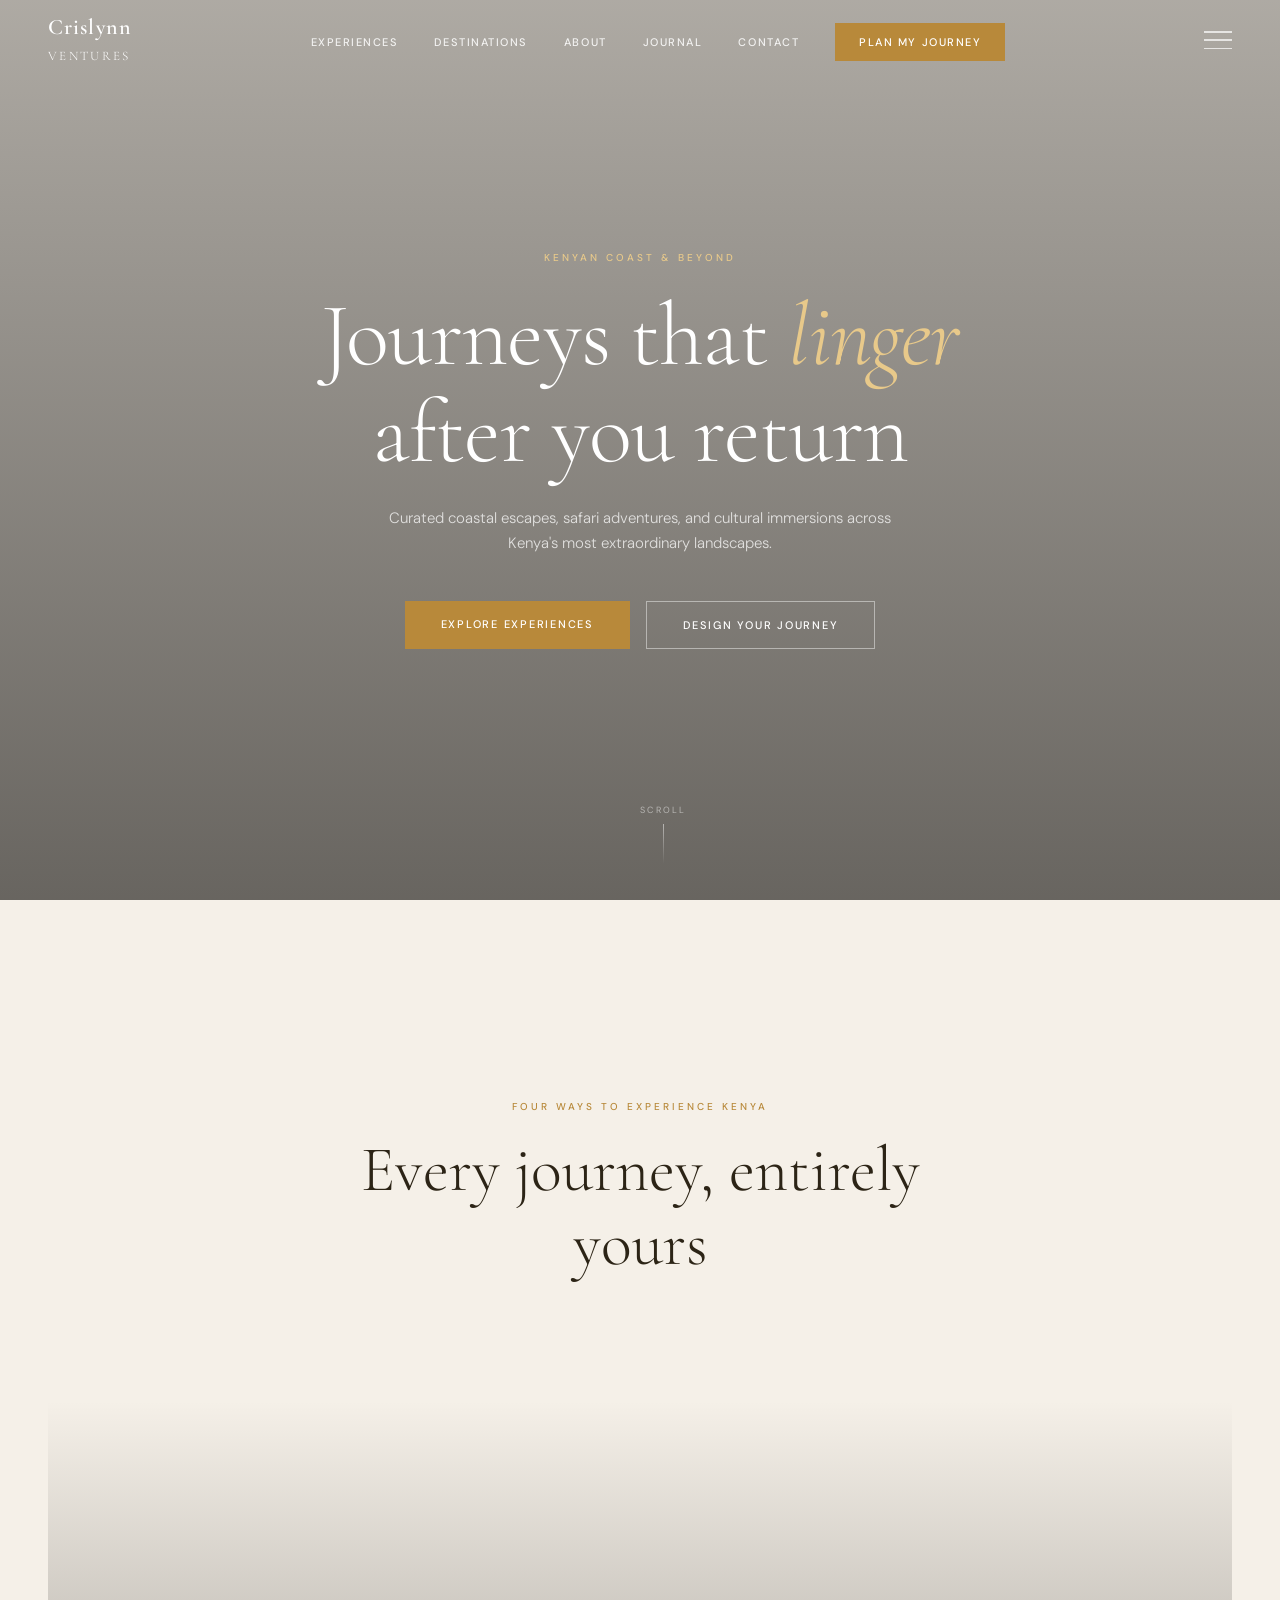
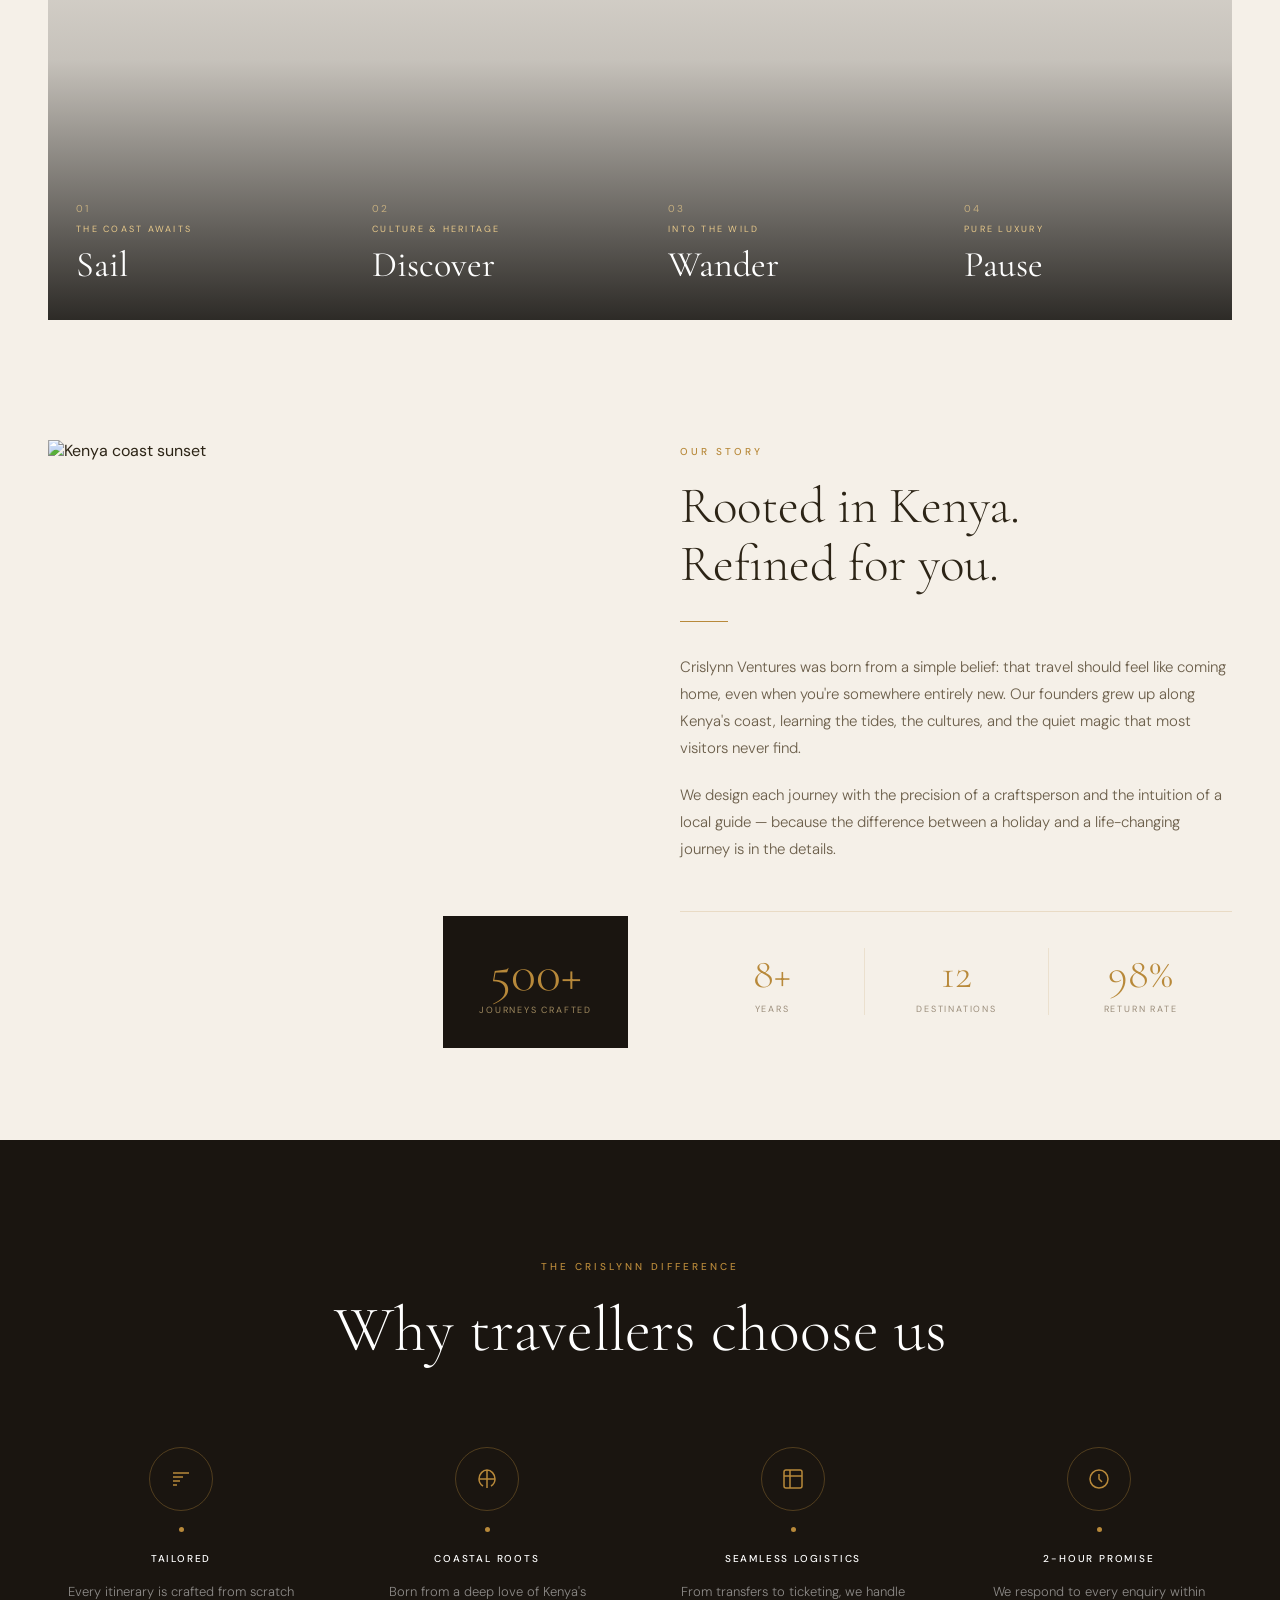
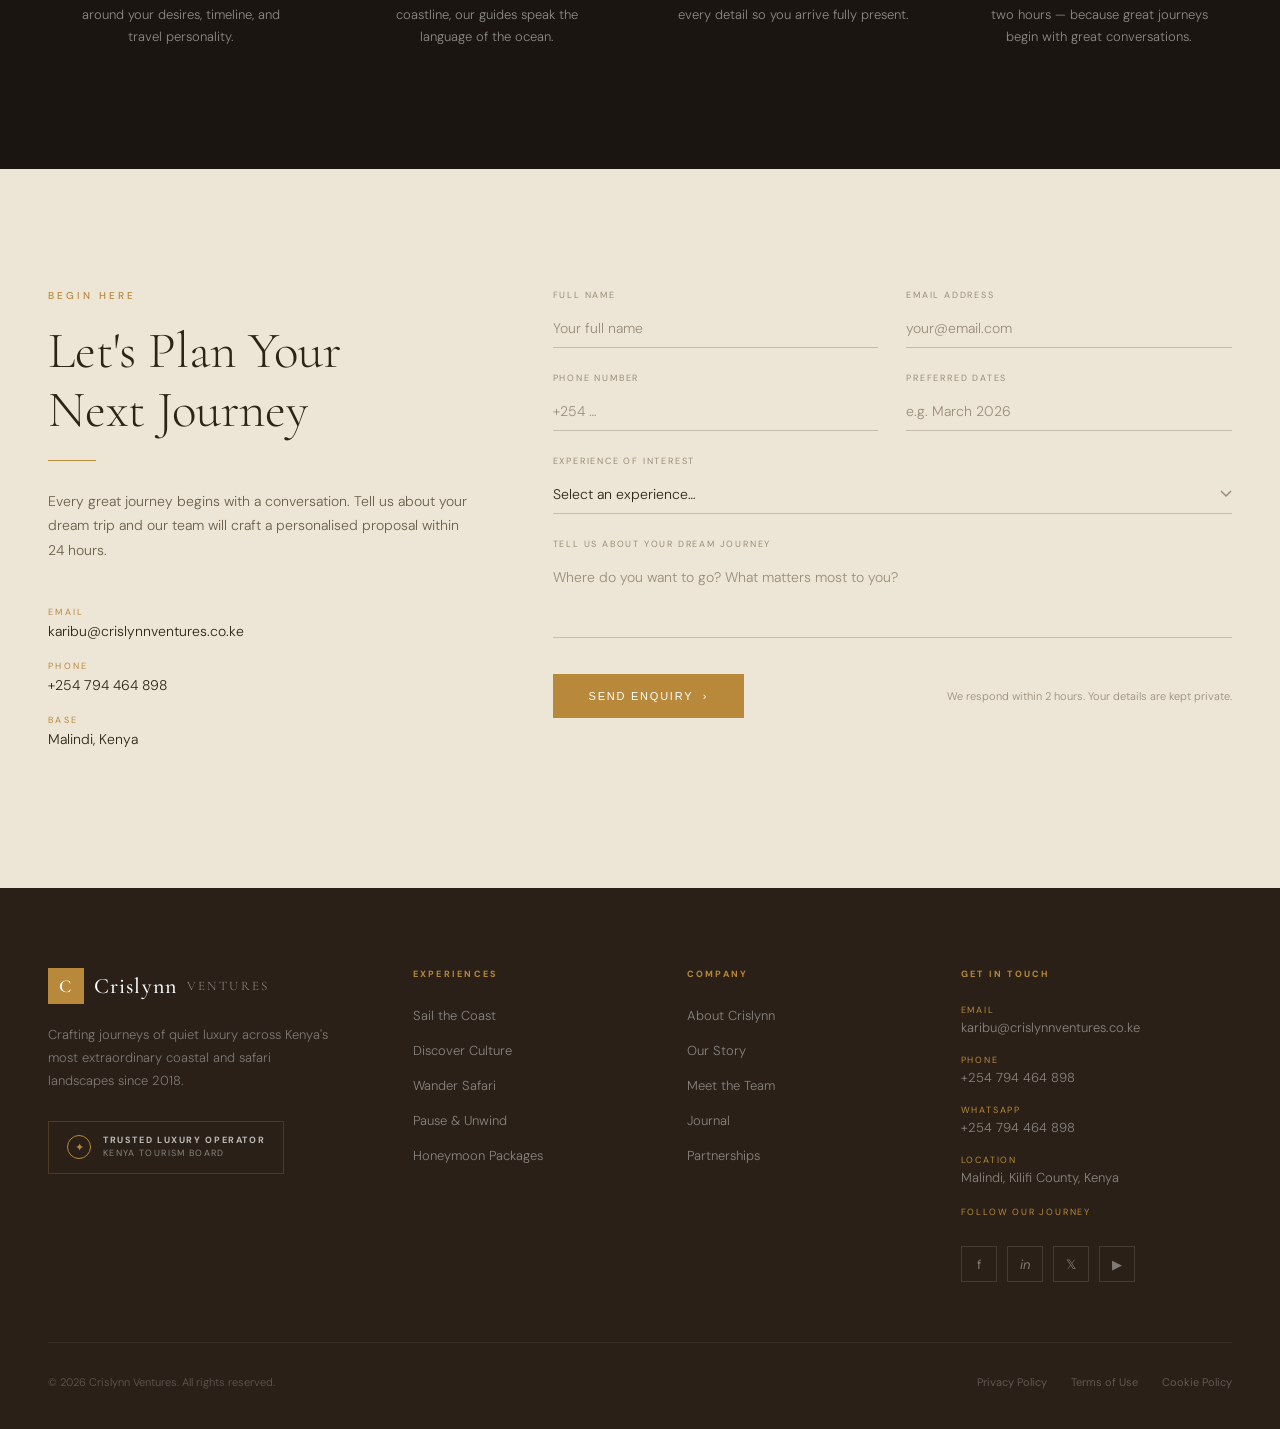
==== index.html @ 1d383e25 "Add files via upload" ====
<!DOCTYPE html>
<html lang="en">
<head>
  <meta charset="UTF-8">
  <meta name="viewport" content="width=device-width, initial-scale=1.0">
  <title>Crislynn Ventures — Journeys that linger after you return</title>
  <link rel="preconnect" href="https://fonts.googleapis.com">
  <link rel="preconnect" href="https://fonts.gstatic.com" crossorigin>
  <link href="https://fonts.googleapis.com/css2?family=Cormorant+Garamond:ital,wght@0,300;0,400;0,500;0,600;1,300;1,400;1,500&family=DM+Sans:ital,opsz,wght@0,9..40,300;0,9..40,400;0,9..40,500;0,9..40,600&display=swap" rel="stylesheet">
  <link rel="stylesheet" href="styles.css">
</head>
<body>

<!-- ── NAVBAR ── -->
<nav id="navbar">
  <div class="nav-logo">
    <span>Crislynn<br><span style="font-size:13px;font-weight:300;letter-spacing:0.18em;">VENTURES</span></span>
  </div>
  <ul class="nav-links">
    <li><a href="#four-ways">Experiences</a></li>
    <li><a href="#four-ways">Destinations</a></li>
    <li><a href="#our-story">About</a></li>
    <li><a href="#contact">Journal</a></li>
    <li><a href="#contact">Contact</a></li>
    <li><a href="#contact" class="nav-cta">Plan My Journey</a></li>
  </ul>
  <div class="nav-burger" onclick="this.classList.toggle('open')">
    <span></span><span></span><span></span>
  </div>
</nav>

<!-- ── HERO ── -->
<section id="hero">
  <div class="hero-bg"></div>
  <p class="hero-eyebrow">Kenyan Coast &amp; Beyond</p>
  <h1 class="hero-title">Journeys that <em>linger</em><br>after you return</h1>
  <p class="hero-sub">Curated coastal escapes, safari adventures, and cultural immersions across Kenya's most extraordinary landscapes.</p>
  <div class="hero-btns">
    <a href="#four-ways" class="btn-primary">Explore Experiences</a>
    <a href="#contact" class="btn-outline">Design Your Journey</a>
  </div>
  <div class="hero-scroll">
    <span>Scroll</span>
    <div class="scroll-line"></div>
  </div>
</section>

<!-- ── FOUR WAYS TO EXPERIENCE KENYA ── -->
<section id="four-ways" class="section-full">
  <div style="padding:100px 48px 60px;">
    <p class="section-eyebrow reveal">Four Ways to Experience Kenya</p>
    <h2 class="section-title reveal reveal-delay-1">Every journey, entirely<br>yours</h2>
  </div>
  <div class="cards-grid">
    <div class="card reveal">
      <div class="card-img" style="background-image:url('https://images.unsplash.com/photo-1544551763-46a013bb70d5?w=800&q=80')"></div>
      <div class="card-overlay"></div>
      <div class="card-content">
        <div class="card-num">01</div>
        <div class="card-tag">The Coast Awaits</div>
        <div class="card-title">Sail</div>
        <div class="card-desc">Glide through turquoise waters aboard a traditional dhow, watching the Malindi coastline fade at sunset.</div>
      </div>
    </div>
    <div class="card reveal reveal-delay-1">
      <div class="card-img" style="background-image:url('https://images.unsplash.com/photo-1516026672322-bc52d61a55d5?w=800&q=80')"></div>
      <div class="card-overlay"></div>
      <div class="card-content">
        <div class="card-num">02</div>
        <div class="card-tag">Culture &amp; Heritage</div>
        <div class="card-title">Discover</div>
        <div class="card-desc">Wander through Gedi Ruins, explore Malindi Old Town, and connect with artisans in Kilifi Cultural Village.</div>
      </div>
    </div>
    <div class="card reveal reveal-delay-2">
      <div class="card-img" style="background-image:url('https://images.unsplash.com/photo-1516426122078-c23e76319801?w=800&q=80')"></div>
      <div class="card-overlay"></div>
      <div class="card-content">
        <div class="card-num">03</div>
        <div class="card-tag">Into the Wild</div>
        <div class="card-title">Wander</div>
        <div class="card-desc">Private game drives across Kenya's iconic savanna landscapes at dawn and dusk.</div>
      </div>
    </div>
    <div class="card reveal reveal-delay-3">
      <div class="card-img" style="background-image:url('https://images.unsplash.com/photo-1571896349842-33c89424de2d?w=800&q=80')"></div>
      <div class="card-overlay"></div>
      <div class="card-content">
        <div class="card-num">04</div>
        <div class="card-tag">Pure Luxury</div>
        <div class="card-title">Pause</div>
        <div class="card-desc">Bespoke wellness retreats and private villa stays crafted for total indulgence and renewal.</div>
      </div>
    </div>
  </div>
</section>

<!-- ── OUR STORY ── -->
<section>
  <div id="our-story">
    <div class="story-img-wrap reveal">
      <img class="story-img" src="https://images.unsplash.com/photo-1475924156734-496f6cac6ec1?w=900&q=80" alt="Kenya coast sunset" loading="lazy">
      <div class="story-badge">
        <span class="badge-num">500+</span>
        <span class="badge-label">Journeys Crafted</span>
      </div>
    </div>
    <div class="story-text">
      <p class="section-eyebrow reveal">Our Story</p>
      <h2 class="story-title reveal reveal-delay-1">Rooted in Kenya.<br>Refined for you.</h2>
      <div class="story-divider reveal reveal-delay-1"></div>
      <p class="story-p reveal reveal-delay-2">Crislynn Ventures was born from a simple belief: that travel should feel like coming home, even when you're somewhere entirely new. Our founders grew up along Kenya's coast, learning the tides, the cultures, and the quiet magic that most visitors never find.</p>
      <p class="story-p reveal reveal-delay-2">We design each journey with the precision of a craftsperson and the intuition of a local guide — because the difference between a holiday and a life-changing journey is in the details.</p>
      <div class="story-stats reveal reveal-delay-3">
        <div class="stat">
          <span class="stat-num">8+</span>
          <span class="stat-label">Years</span>
        </div>
        <div class="stat">
          <span class="stat-num">12</span>
          <span class="stat-label">Destinations</span>
        </div>
        <div class="stat">
          <span class="stat-num">98%</span>
          <span class="stat-label">Return Rate</span>
        </div>
      </div>
    </div>
  </div>
</section>

<!-- ── WHY US ── -->
<section id="why-us">
  <p class="section-eyebrow reveal">The Crislynn Difference</p>
  <h2 class="section-title reveal reveal-delay-1">Why travellers choose us</h2>
  <div class="pillars-grid">
    <div class="pillar reveal">
      <div class="pillar-icon">
        <svg viewBox="0 0 24 24" fill="none" stroke="currentColor" stroke-width="1.5">
          <path d="M4 6h16M4 10h10M4 14h7M4 18h4"/>
        </svg>
      </div>
      <div class="pillar-dot"></div>
      <div class="pillar-name">Tailored</div>
      <p class="pillar-desc">Every itinerary is crafted from scratch around your desires, timeline, and travel personality.</p>
    </div>
    <div class="pillar reveal reveal-delay-1">
      <div class="pillar-icon">
        <svg viewBox="0 0 24 24" fill="none" stroke="currentColor" stroke-width="1.5">
          <path d="M12 3C8 3 4 7 4 12c0 3 1.5 5.5 4 7M12 3c4 0 8 4 8 9 0 3-1.5 5.5-4 7M12 3v18M4 12h16"/>
        </svg>
      </div>
      <div class="pillar-dot"></div>
      <div class="pillar-name">Coastal Roots</div>
      <p class="pillar-desc">Born from a deep love of Kenya's coastline, our guides speak the language of the ocean.</p>
    </div>
    <div class="pillar reveal reveal-delay-2">
      <div class="pillar-icon">
        <svg viewBox="0 0 24 24" fill="none" stroke="currentColor" stroke-width="1.5">
          <path d="M9 3H5a2 2 0 00-2 2v4m6-6h10a2 2 0 012 2v4M9 3v18m0 0h10a2 2 0 002-2V9M9 21H5a2 2 0 01-2-2V9m0 0h18"/>
        </svg>
      </div>
      <div class="pillar-dot"></div>
      <div class="pillar-name">Seamless Logistics</div>
      <p class="pillar-desc">From transfers to ticketing, we handle every detail so you arrive fully present.</p>
    </div>
    <div class="pillar reveal reveal-delay-3">
      <div class="pillar-icon">
        <svg viewBox="0 0 24 24" fill="none" stroke="currentColor" stroke-width="1.5">
          <circle cx="12" cy="12" r="9"/><path d="M12 7v5l3 3"/>
        </svg>
      </div>
      <div class="pillar-dot"></div>
      <div class="pillar-name">2-Hour Promise</div>
      <p class="pillar-desc">We respond to every enquiry within two hours — because great journeys begin with great conversations.</p>
    </div>
  </div>
</section>

<!-- ── CONTACT ── -->
<section id="contact">
  <div class="contact-inner">
    <div class="contact-left">
      <p class="section-eyebrow reveal">Begin Here</p>
      <h2 class="contact-title reveal reveal-delay-1">Let's Plan Your<br>Next Journey</h2>
      <div class="contact-divider reveal reveal-delay-1"></div>
      <p class="contact-tagline reveal reveal-delay-2">Every great journey begins with a conversation. Tell us about your dream trip and our team will craft a personalised proposal within 24 hours.</p>
      <div class="contact-detail reveal reveal-delay-2">
        <div class="contact-detail-label">Email</div>
        <div class="contact-detail-value">karibu@crislynnventures.co.ke</div>
      </div>
      <div class="contact-detail reveal reveal-delay-2">
        <div class="contact-detail-label">Phone</div>
        <div class="contact-detail-value">+254 794 464 898</div>
      </div>
      <div class="contact-detail reveal reveal-delay-2">
        <div class="contact-detail-label">Base</div>
        <div class="contact-detail-value">Malindi, Kenya</div>
      </div>
    </div>
    <div>
      <div class="contact-form reveal reveal-delay-1">
        <div class="form-field">
          <label>Full Name</label>
          <input type="text" placeholder="Your full name">
        </div>
        <div class="form-field">
          <label>Email Address</label>
          <input type="email" placeholder="your@email.com">
        </div>
        <div class="form-field">
          <label>Phone Number</label>
          <input type="tel" placeholder="+254 …">
        </div>
        <div class="form-field">
          <label>Preferred Dates</label>
          <input type="text" placeholder="e.g. March 2026">
        </div>
        <div class="form-field full">
          <label>Experience of Interest</label>
          <select>
            <option value="" disabled selected>Select an experience…</option>
            <option>Coastal Escape</option>
            <option>Safari Adventure</option>
            <option>Culture &amp; Heritage</option>
            <option>Sea &amp; Safari Combo</option>
            <option>Luxury &amp; Wellness</option>
            <option>Corporate Travel</option>
          </select>
        </div>
        <div class="form-field full">
          <label>Tell us about your dream journey</label>
          <textarea placeholder="Where do you want to go? What matters most to you?"></textarea>
        </div>
        <div class="form-submit-row">
          <button class="btn-primary" onclick="handleSubmit(event)">Send Enquiry &nbsp;›</button>
          <span class="form-note">We respond within 2 hours. Your details are kept private.</span>
        </div>
      </div>
    </div>
  </div>
</section>

<!-- ── FOOTER ── -->
<footer>
  <div class="footer-inner">
    <div class="footer-brand">
      <div class="footer-logo">
        <div class="logo-mark">C</div>
        Crislynn<br><span style="font-size:13px;font-weight:300;letter-spacing:0.18em;color:rgba(255,255,255,0.5)">VENTURES</span>
      </div>
      <p>Crafting journeys of quiet luxury across Kenya's most extraordinary coastal and safari landscapes since 2018.</p>
      <div class="footer-badge">
        <div class="footer-badge-dot">✦</div>
        <div class="footer-badge-text">
          <strong>Trusted Luxury Operator</strong>
          Kenya Tourism Board
        </div>
      </div>
    </div>
    <div class="footer-col">
      <h4>Experiences</h4>
      <ul>
        <li><a href="#">Sail the Coast</a></li>
        <li><a href="#">Discover Culture</a></li>
        <li><a href="#">Wander Safari</a></li>
        <li><a href="#">Pause &amp; Unwind</a></li>
        <li><a href="#">Honeymoon Packages</a></li>
      </ul>
    </div>
    <div class="footer-col">
      <h4>Company</h4>
      <ul>
        <li><a href="#">About Crislynn</a></li>
        <li><a href="#">Our Story</a></li>
        <li><a href="#">Meet the Team</a></li>
        <li><a href="#">Journal</a></li>
        <li><a href="#">Partnerships</a></li>
      </ul>
    </div>
    <div class="footer-col">
      <h4>Get in Touch</h4>
      <div class="footer-contact-item">
        <div class="label">Email</div>
        <div class="value">karibu@crislynnventures.co.ke</div>
      </div>
      <div class="footer-contact-item">
        <div class="label">Phone</div>
        <div class="value">+254 794 464 898</div>
      </div>
      <div class="footer-contact-item">
        <div class="label">WhatsApp</div>
        <div class="value">+254 794 464 898</div>
      </div>
      <div class="footer-contact-item">
        <div class="label">Location</div>
        <div class="value">Malindi, Kilifi County, Kenya</div>
      </div>
      <p style="font-size:9px;letter-spacing:0.2em;text-transform:uppercase;color:var(--gold);margin:20px 0 10px;">Follow Our Journey</p>
      <div class="footer-socials">
        <a href="#" class="social-btn">f</a>
        <a href="#" class="social-btn" style="font-style:italic">in</a>
        <a href="#" class="social-btn">𝕏</a>
        <a href="#" class="social-btn">▶</a>
      </div>
    </div>
  </div>
  <div class="footer-bottom">
    <p>© 2026 Crislynn Ventures. All rights reserved.</p>
    <div class="footer-bottom-links">
      <a href="#">Privacy Policy</a>
      <a href="#">Terms of Use</a>
      <a href="#">Cookie Policy</a>
    </div>
  </div>
</footer>

<script src="main.js"></script>
</body>
</html>
---- styles.css ----
*, *::before, *::after { box-sizing: border-box; margin: 0; padding: 0; }

:root {
  --gold: #B8893A;
  --gold-light: #D4A85A;
  --gold-pale: #E8C98A;
  --dark: #1A1510;
  --dark-mid: #2A2018;
  --cream: #F5F0E8;
  --cream-warm: #EDE6D6;
  --text-dark: #2C2416;
  --text-mid: #6B5E4A;
  --text-light: #9A8C7A;
  --white: #FFFFFF;
  --nav-h: 80px;
}

html { scroll-behavior: smooth; }

body {
  font-family: 'DM Sans', sans-serif;
  background: var(--cream);
  color: var(--text-dark);
  overflow-x: hidden;
}

/* ── NAVBAR ── */
nav {
  position: fixed;
  top: 0; left: 0; right: 0;
  z-index: 100;
  height: var(--nav-h);
  display: flex;
  align-items: center;
  justify-content: space-between;
  padding: 0 48px;
  transition: background 0.4s, box-shadow 0.4s;
}
nav.scrolled {
  background: rgba(245,240,232,0.97);
  box-shadow: 0 1px 0 rgba(184,137,58,0.15);
  backdrop-filter: blur(8px);
}
.nav-logo span {
  font-family: 'Cormorant Garamond', serif;
  font-size: 22px;
  font-weight: 600;
  color: var(--white);
  letter-spacing: 0.05em;
  transition: color 0.4s;
}
nav.scrolled .nav-logo span { color: var(--text-dark); }

.nav-links {
  display: flex;
  align-items: center;
  gap: 36px;
  list-style: none;
}
.nav-links a {
  font-size: 11px;
  font-weight: 500;
  letter-spacing: 0.14em;
  text-transform: uppercase;
  text-decoration: none;
  color: rgba(255,255,255,0.85);
  transition: color 0.3s;
}
nav.scrolled .nav-links a { color: var(--text-mid); }
.nav-links a:hover { color: var(--gold-light); }

.nav-cta {
  background: var(--gold);
  color: var(--white) !important;
  padding: 12px 24px;
  font-size: 11px !important;
  letter-spacing: 0.14em;
  text-transform: uppercase;
  text-decoration: none;
  font-weight: 500;
  transition: background 0.3s !important;
}
.nav-cta:hover { background: var(--gold-light) !important; }

.nav-burger {
  width: 28px;
  height: 18px;
  display: flex;
  flex-direction: column;
  justify-content: space-between;
  cursor: pointer;
  margin-left: 20px;
}
.nav-burger span {
  display: block;
  height: 1.5px;
  background: rgba(255,255,255,0.7);
  transition: background 0.4s;
}
nav.scrolled .nav-burger span { background: var(--text-mid); }

/* ── HERO ── */
#hero {
  position: relative;
  height: 100vh;
  min-height: 700px;
  display: flex;
  flex-direction: column;
  align-items: center;
  justify-content: center;
  text-align: center;
  overflow: hidden;
}
.hero-bg {
  position: absolute;
  inset: 0;
  background: linear-gradient(to bottom, rgba(10,8,5,0.3) 0%, rgba(10,8,5,0.45) 50%, rgba(10,8,5,0.6) 100%),
              url('https://media.istockphoto.com/id/2199757590/photo/view-of-watamu-beach-at-sunset-through-a-hole-in-a-coral-rock-in-watamu-malindi-kenya.webp?a=1&b=1&s=612x612&w=0&k=20&c=7F9RaPUDU5PnNw2EQbbSO37sKh0nRFds160FvfsK_mk=') center/cover no-repeat;
  transform: scale(1.05);
  transition: transform 8s ease-out;
}
#hero.loaded .hero-bg { transform: scale(1); }

.hero-eyebrow {
  font-size: 10px;
  font-weight: 500;
  letter-spacing: 0.3em;
  text-transform: uppercase;
  color: var(--gold-pale);
  margin-bottom: 24px;
  opacity: 0;
  transform: translateY(20px);
  animation: fadeUp 0.8s 0.3s forwards;
}
.hero-title {
  font-family: 'Cormorant Garamond', serif;
  font-size: clamp(52px, 7vw, 96px);
  font-weight: 300;
  color: var(--white);
  line-height: 1.08;
  max-width: 860px;
  letter-spacing: -0.01em;
  opacity: 0;
  transform: translateY(30px);
  animation: fadeUp 0.9s 0.5s forwards;
}
.hero-title em { font-style: italic; color: var(--gold-pale); }
.hero-sub {
  font-size: 15px;
  font-weight: 300;
  color: rgba(255,255,255,0.75);
  max-width: 520px;
  line-height: 1.7;
  margin-top: 24px;
  opacity: 0;
  transform: translateY(20px);
  animation: fadeUp 0.8s 0.7s forwards;
}
.hero-btns {
  display: flex;
  gap: 16px;
  margin-top: 44px;
  opacity: 0;
  transform: translateY(20px);
  animation: fadeUp 0.8s 0.9s forwards;
}
.btn-primary {
  background: var(--gold);
  color: var(--white);
  padding: 16px 36px;
  font-size: 11px;
  font-weight: 500;
  letter-spacing: 0.16em;
  text-transform: uppercase;
  text-decoration: none;
  border: none;
  cursor: pointer;
  transition: background 0.3s, transform 0.2s;
}
.btn-primary:hover { background: var(--gold-light); transform: translateY(-1px); }
.btn-outline {
  background: transparent;
  color: var(--white);
  padding: 16px 36px;
  font-size: 11px;
  font-weight: 500;
  letter-spacing: 0.16em;
  text-transform: uppercase;
  text-decoration: none;
  border: 1px solid rgba(255,255,255,0.45);
  cursor: pointer;
  transition: border-color 0.3s, background 0.3s, transform 0.2s;
}
.btn-outline:hover { border-color: var(--white); background: rgba(255,255,255,0.06); transform: translateY(-1px); }

.hero-scroll {
  position: absolute;
  bottom: 36px;
  left: 50%;
  transform: translateX(-50%);
  display: flex;
  flex-direction: column;
  align-items: center;
  gap: 8px;
  opacity: 0;
  animation: fadeUp 0.8s 1.3s forwards;
}
.hero-scroll span {
  font-size: 9px;
  letter-spacing: 0.25em;
  text-transform: uppercase;
  color: rgba(255,255,255,0.5);
}
.scroll-line {
  width: 1px;
  height: 40px;
  background: linear-gradient(to bottom, rgba(255,255,255,0.5), transparent);
  animation: scrollPulse 2s 2s infinite;
}

/* ── FOUR WAYS ── */
#four-ways {
  background: var(--cream);
  padding: 100px 48px 0;
}
.section-eyebrow {
  font-size: 10px;
  font-weight: 500;
  letter-spacing: 0.3em;
  text-transform: uppercase;
  color: var(--gold);
  text-align: center;
  margin-bottom: 20px;
}
.section-title {
  font-family: 'Cormorant Garamond', serif;
  font-size: clamp(38px, 5vw, 64px);
  font-weight: 300;
  color: var(--text-dark);
  text-align: center;
  line-height: 1.15;
  margin-bottom: 60px;
}
.cards-grid {
  display: grid;
  grid-template-columns: repeat(4, 1fr);
  overflow: hidden;
}
.card {
  position: relative;
  height: 520px;
  overflow: hidden;
  cursor: pointer;
}
.card-img {
  position: absolute;
  inset: 0;
  background-size: cover;
  background-position: center;
  transition: transform 0.7s ease;
}
.card:hover .card-img { transform: scale(1.06); }
.card-overlay {
  position: absolute;
  inset: 0;
  background: linear-gradient(to top, rgba(10,8,5,0.85) 0%, rgba(10,8,5,0.2) 50%, transparent 100%);
}
.card-content {
  position: absolute;
  bottom: 0; left: 0; right: 0;
  padding: 32px 28px;
  transform: translateY(8px);
  transition: transform 0.4s;
}
.card:hover .card-content { transform: translateY(0); }
.card-num { font-size: 10px; letter-spacing: 0.2em; color: var(--gold-pale); opacity: 0.7; margin-bottom: 8px; }
.card-tag { font-size: 9px; letter-spacing: 0.25em; text-transform: uppercase; color: var(--gold-pale); margin-bottom: 10px; }
.card-title {
  font-family: 'Cormorant Garamond', serif;
  font-size: 36px;
  font-weight: 400;
  color: var(--white);
  line-height: 1.1;
  margin-bottom: 12px;
}
.card-desc {
  font-size: 13px;
  font-weight: 300;
  color: rgba(255,255,255,0.75);
  line-height: 1.65;
  max-height: 0;
  overflow: hidden;
  transition: max-height 0.4s ease, opacity 0.4s;
  opacity: 0;
}
.card:hover .card-desc { max-height: 80px; opacity: 1; }

/* ── OUR STORY ── */
#our-story {
  background: var(--cream);
  padding: 120px 48px;
  display: grid;
  grid-template-columns: 1fr 1fr;
  gap: 80px;
  align-items: center;
  max-width: 1400px;
  margin: 0 auto;
}
.story-img-wrap { position: relative; }
.story-img { width: 100%; height: 580px; object-fit: cover; display: block; }
.story-badge {
  position: absolute;
  bottom: -28px; right: -28px;
  background: var(--dark);
  padding: 32px 36px;
  text-align: center;
}
.story-badge .badge-num {
  font-family: 'Cormorant Garamond', serif;
  font-size: 52px;
  font-weight: 300;
  color: var(--gold);
  line-height: 1;
  display: block;
}
.story-badge .badge-label {
  font-size: 9px;
  letter-spacing: 0.2em;
  text-transform: uppercase;
  color: rgba(232,201,138,0.65);
  margin-top: 4px;
  display: block;
}
.story-text .section-eyebrow { text-align: left; }
.story-title {
  font-family: 'Cormorant Garamond', serif;
  font-size: clamp(40px, 4vw, 58px);
  font-weight: 300;
  color: var(--text-dark);
  line-height: 1.12;
  margin-bottom: 28px;
}
.story-divider { width: 48px; height: 1px; background: var(--gold); margin-bottom: 32px; }
.story-p { font-size: 15px; font-weight: 300; color: var(--text-mid); line-height: 1.8; margin-bottom: 20px; }
.story-stats {
  display: grid;
  grid-template-columns: repeat(3, 1fr);
  border-top: 1px solid rgba(184,137,58,0.2);
  margin-top: 48px;
  padding-top: 36px;
}
.stat { text-align: center; }
.stat + .stat { border-left: 1px solid rgba(184,137,58,0.15); }
.stat-num { font-family: 'Cormorant Garamond', serif; font-size: 42px; font-weight: 300; color: var(--gold); display: block; }
.stat-label { font-size: 9px; letter-spacing: 0.2em; text-transform: uppercase; color: var(--text-light); margin-top: 4px; display: block; }

/* ── WHY US ── */
#why-us { background: var(--dark); padding: 120px 48px; }
#why-us .section-eyebrow { color: var(--gold); }
#why-us .section-title { color: var(--white); margin-bottom: 80px; }
.pillars-grid {
  display: grid;
  grid-template-columns: repeat(4, 1fr);
  gap: 40px;
  max-width: 1200px;
  margin: 0 auto;
}
.pillar { text-align: center; padding: 0 16px; }
.pillar-icon {
  width: 64px; height: 64px;
  border: 1px solid rgba(184,137,58,0.35);
  border-radius: 50%;
  display: flex;
  align-items: center;
  justify-content: center;
  margin: 0 auto 16px;
  color: var(--gold);
}
.pillar-icon svg { width: 24px; height: 24px; }
.pillar-dot { width: 5px; height: 5px; background: var(--gold); border-radius: 50%; margin: 0 auto 20px; }
.pillar-name { font-size: 10px; font-weight: 500; letter-spacing: 0.18em; text-transform: uppercase; color: var(--white); margin-bottom: 16px; }
.pillar-desc { font-size: 13px; font-weight: 300; color: rgba(255,255,255,0.5); line-height: 1.75; }

/* ── CONTACT ── */
#contact { background: var(--cream-warm); padding: 120px 48px; }
.contact-inner {
  max-width: 1200px;
  margin: 0 auto;
  display: grid;
  grid-template-columns: 1fr 1.6fr;
  gap: 80px;
  align-items: start;
}
.contact-left .section-eyebrow { text-align: left; }
.contact-title {
  font-family: 'Cormorant Garamond', serif;
  font-size: clamp(36px, 4vw, 54px);
  font-weight: 300;
  color: var(--text-dark);
  line-height: 1.15;
  margin-bottom: 20px;
}
.contact-divider { width: 48px; height: 1px; background: var(--gold); margin-bottom: 28px; }
.contact-tagline { font-size: 14px; font-weight: 300; color: var(--text-mid); line-height: 1.75; margin-bottom: 44px; }
.contact-detail { margin-bottom: 20px; }
.contact-detail-label { font-size: 9px; letter-spacing: 0.25em; text-transform: uppercase; color: var(--gold); margin-bottom: 4px; }
.contact-detail-value { font-size: 14px; font-weight: 300; color: var(--text-dark); }

.contact-form { display: grid; grid-template-columns: 1fr 1fr; gap: 24px 28px; }
.form-field { display: flex; flex-direction: column; }
.form-field.full { grid-column: 1 / -1; }
.form-field label { font-size: 9px; letter-spacing: 0.2em; text-transform: uppercase; color: var(--text-light); margin-bottom: 8px; }
.form-field input,
.form-field select,
.form-field textarea {
  background: transparent;
  border: none;
  border-bottom: 1px solid rgba(107,94,74,0.3);
  padding: 10px 0;
  font-family: 'DM Sans', sans-serif;
  font-size: 14px;
  font-weight: 300;
  color: var(--text-dark);
  outline: none;
  transition: border-color 0.3s;
  -webkit-appearance: none;
}
.form-field input::placeholder,
.form-field textarea::placeholder { color: var(--text-light); }
.form-field input:focus,
.form-field select:focus,
.form-field textarea:focus { border-bottom-color: var(--gold); }
.form-field textarea { resize: none; min-height: 80px; }
.form-field select {
  background: url("data:image/svg+xml,%3Csvg xmlns='http://www.w3.org/2000/svg' width='12' height='8' viewBox='0 0 12 8'%3E%3Cpath d='M1 1l5 5 5-5' stroke='%239A8C7A' fill='none' stroke-width='1.5'/%3E%3C/svg%3E") right center no-repeat;
  cursor: pointer;
}
.form-submit-row { grid-column: 1 / -1; display: flex; align-items: center; justify-content: space-between; margin-top: 12px; }
.form-note { font-size: 11px; color: var(--text-light); font-weight: 300; }

/* ── FOOTER ── */
footer { background: var(--dark-mid); padding: 80px 48px 40px; }
.footer-inner {
  max-width: 1200px;
  margin: 0 auto;
  display: grid;
  grid-template-columns: 1.4fr 1fr 1fr 1.2fr;
  gap: 48px;
  padding-bottom: 60px;
  border-bottom: 1px solid rgba(255,255,255,0.06);
}
.footer-brand p { font-size: 13px; font-weight: 300; color: rgba(255,255,255,0.4); line-height: 1.75; margin: 20px 0 28px; max-width: 280px; }
.footer-badge { display: inline-flex; align-items: center; gap: 12px; border: 1px solid rgba(184,137,58,0.25); padding: 12px 18px; }
.footer-badge-dot { width: 24px; height: 24px; border: 1px solid var(--gold); border-radius: 50%; display: flex; align-items: center; justify-content: center; color: var(--gold); font-size: 11px; flex-shrink: 0; }
.footer-badge-text { font-size: 9px; letter-spacing: 0.15em; text-transform: uppercase; color: rgba(255,255,255,0.45); line-height: 1.5; }
.footer-badge-text strong { display: block; color: rgba(255,255,255,0.7); letter-spacing: 0.18em; }
.footer-col h4 { font-size: 9px; letter-spacing: 0.25em; text-transform: uppercase; color: var(--gold); margin-bottom: 24px; }
.footer-col ul { list-style: none; }
.footer-col ul li { margin-bottom: 14px; }
.footer-col ul li a { font-size: 13px; font-weight: 300; color: rgba(255,255,255,0.45); text-decoration: none; transition: color 0.3s; }
.footer-col ul li a:hover { color: var(--gold-pale); }
.footer-contact-item { margin-bottom: 18px; }
.footer-contact-item .label { font-size: 9px; letter-spacing: 0.2em; text-transform: uppercase; color: var(--gold); margin-bottom: 3px; }
.footer-contact-item .value { font-size: 13px; font-weight: 300; color: rgba(255,255,255,0.45); }
.footer-socials { display: flex; gap: 10px; margin-top: 28px; }
.social-btn { width: 36px; height: 36px; border: 1px solid rgba(255,255,255,0.12); display: flex; align-items: center; justify-content: center; color: rgba(255,255,255,0.4); text-decoration: none; font-size: 13px; transition: border-color 0.3s, color 0.3s; }
.social-btn:hover { border-color: var(--gold); color: var(--gold); }
.footer-bottom { max-width: 1200px; margin: 32px auto 0; display: flex; align-items: center; justify-content: space-between; }
.footer-bottom p { font-size: 11px; color: rgba(255,255,255,0.25); font-weight: 300; }
.footer-bottom-links { display: flex; gap: 24px; }
.footer-bottom-links a { font-size: 11px; color: rgba(255,255,255,0.25); text-decoration: none; transition: color 0.3s; }
.footer-bottom-links a:hover { color: var(--gold-pale); }

.footer-logo { font-family: 'Cormorant Garamond', serif; font-size: 22px; font-weight: 500; color: var(--white); letter-spacing: 0.05em; display: flex; align-items: center; gap: 10px; }
.logo-mark { width: 36px; height: 36px; background: var(--gold); display: flex; align-items: center; justify-content: center; font-size: 18px; color: var(--white); font-weight: 600; }

/* ── ANIMATIONS ── */
@keyframes fadeUp { to { opacity: 1; transform: translateY(0); } }
@keyframes scrollPulse {
  0%, 100% { opacity: 0.5; transform: scaleY(1); }
  50% { opacity: 1; transform: scaleY(1.2); }
}
.reveal { opacity: 0; transform: translateY(32px); transition: opacity 0.7s ease, transform 0.7s ease; }
.reveal.visible { opacity: 1; transform: translateY(0); }
.reveal-delay-1 { transition-delay: 0.1s; }
.reveal-delay-2 { transition-delay: 0.2s; }
.reveal-delay-3 { transition-delay: 0.3s; }
.reveal-delay-4 { transition-delay: 0.4s; }

.section-full { width: 100%; }
select option { background: var(--cream-warm); color: var(--text-dark); }
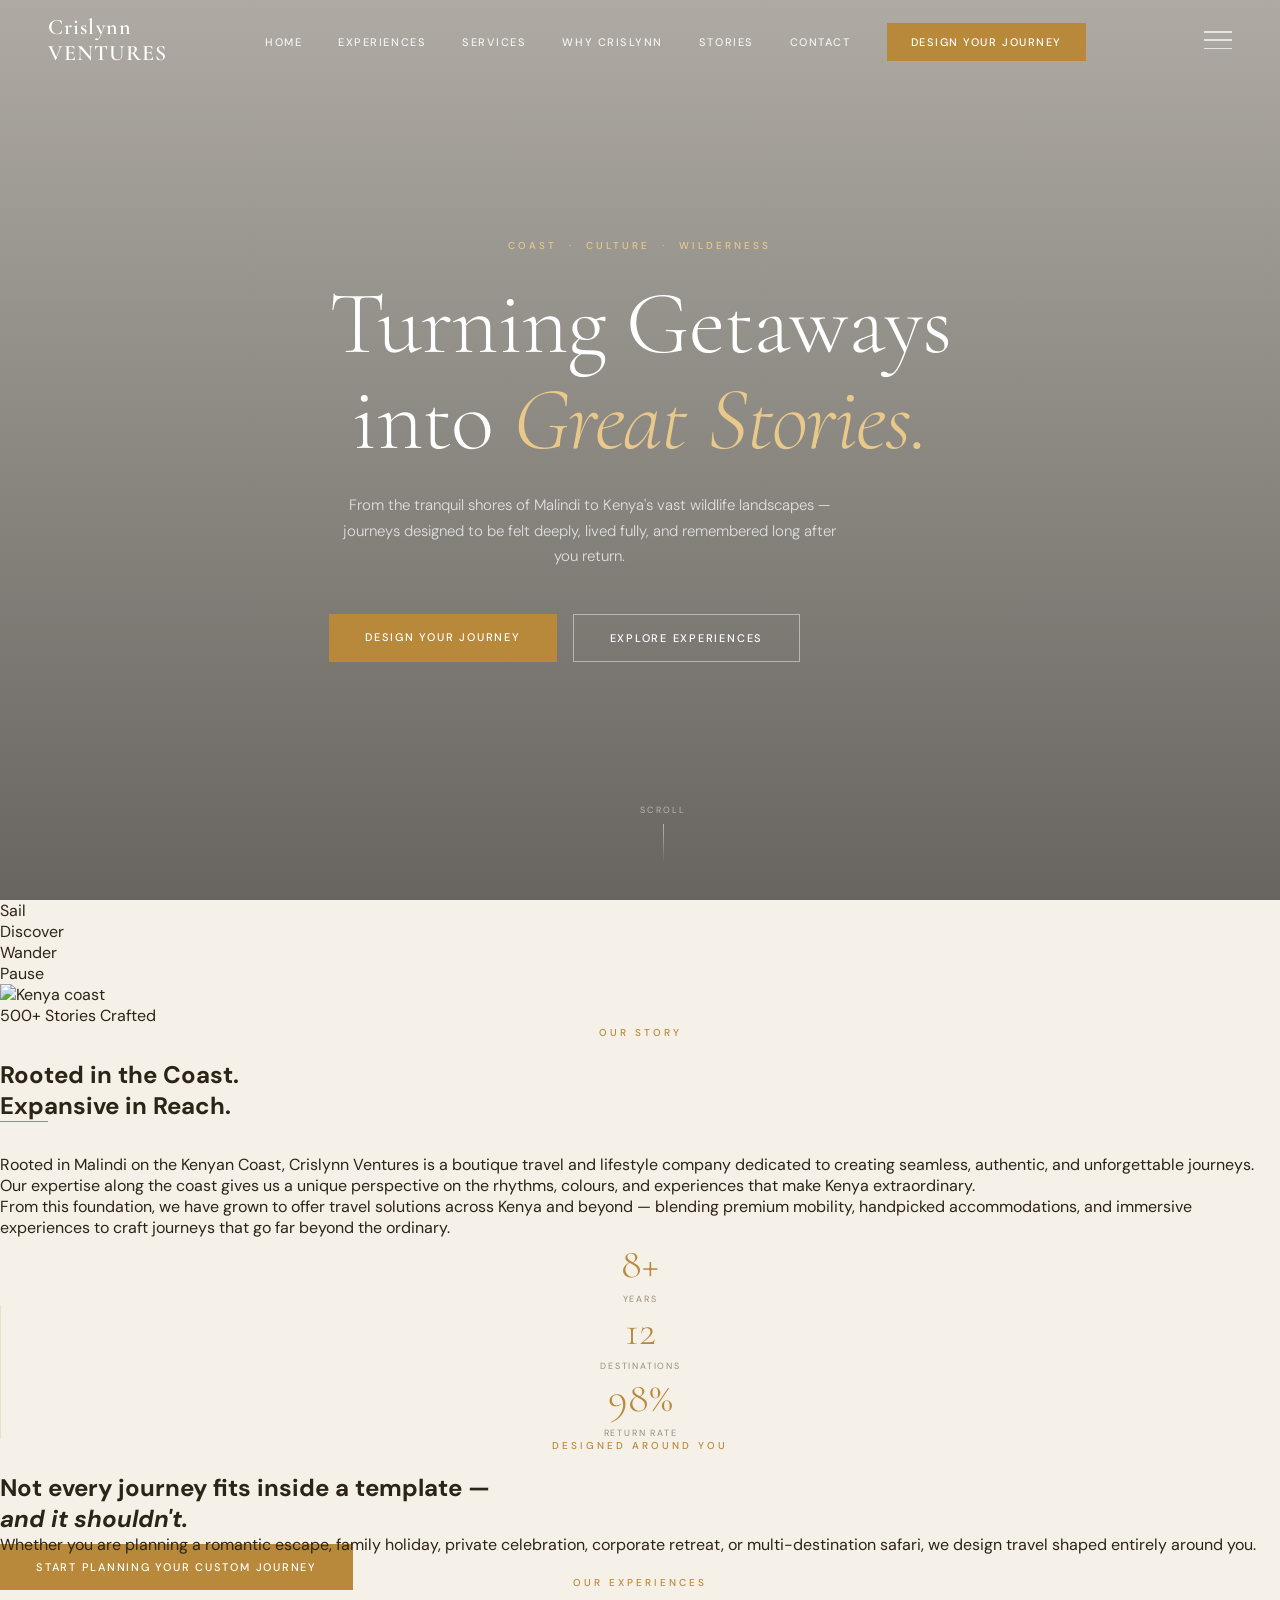
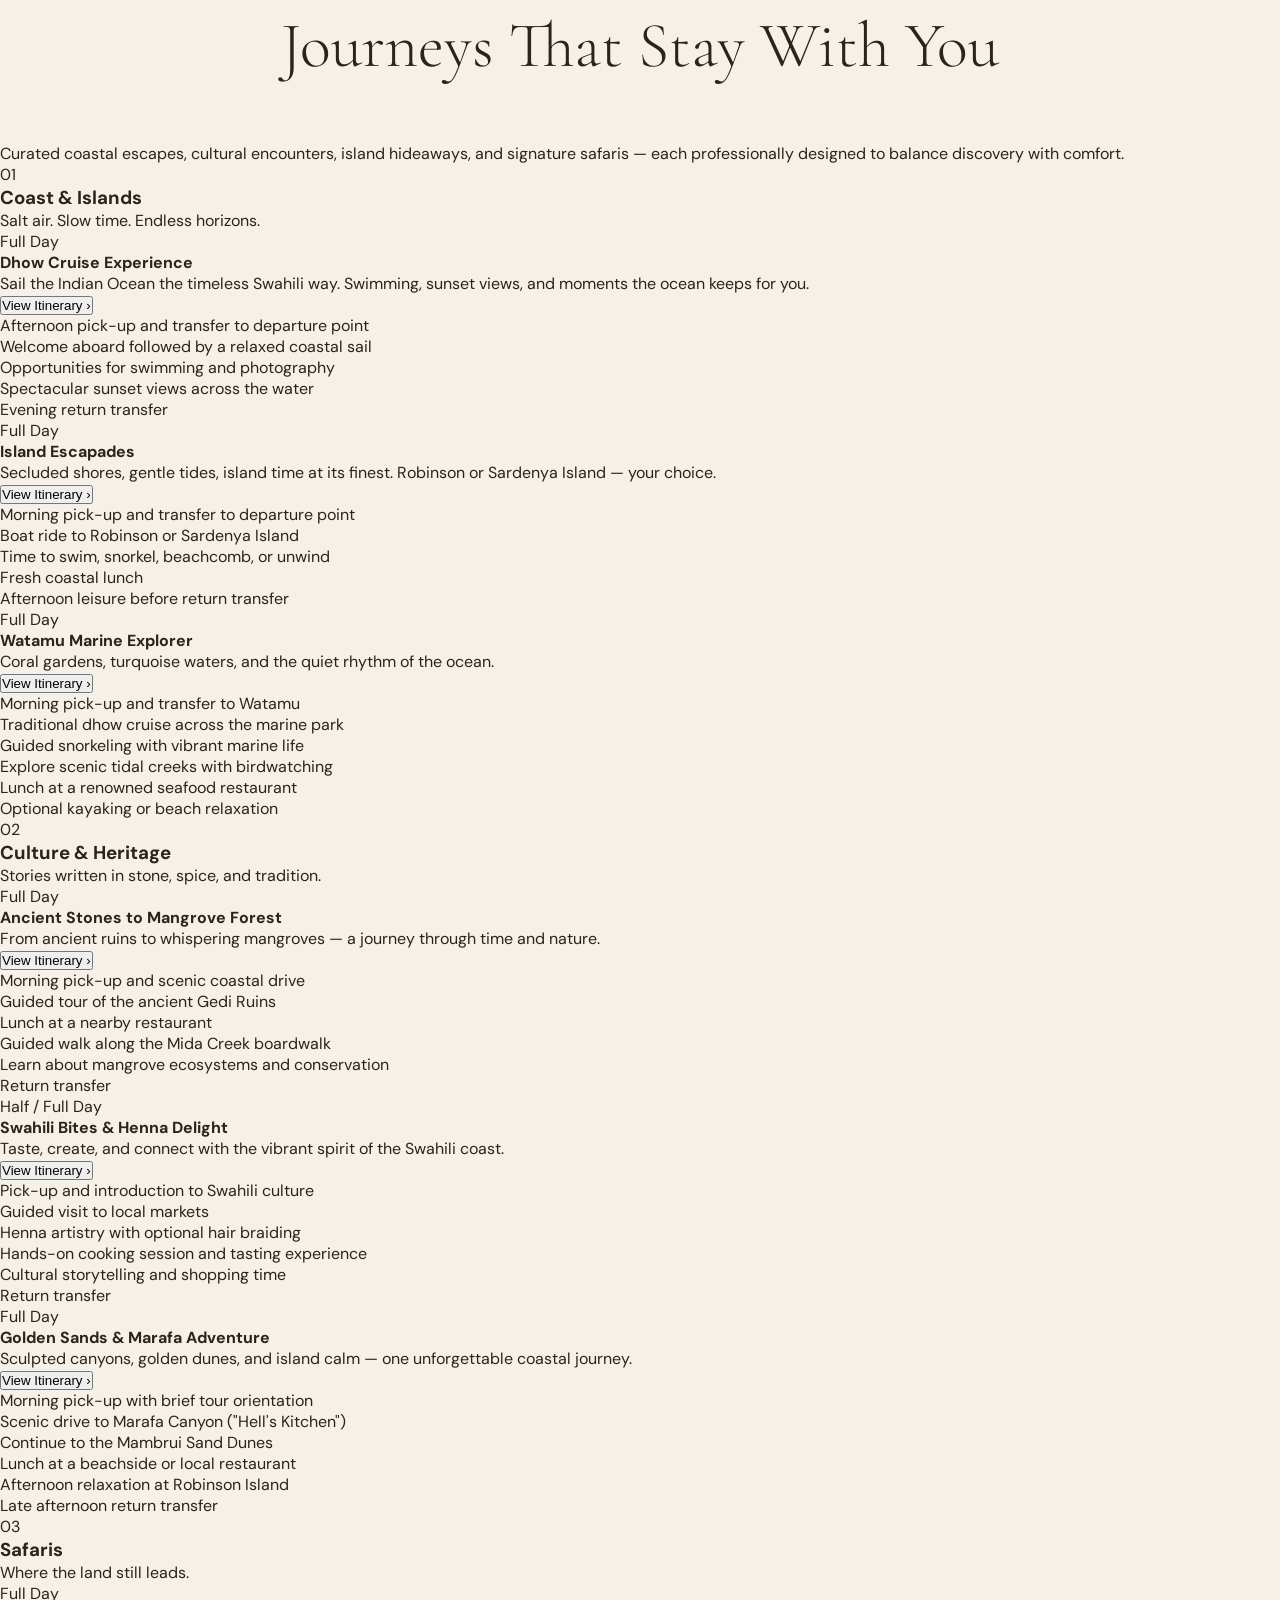
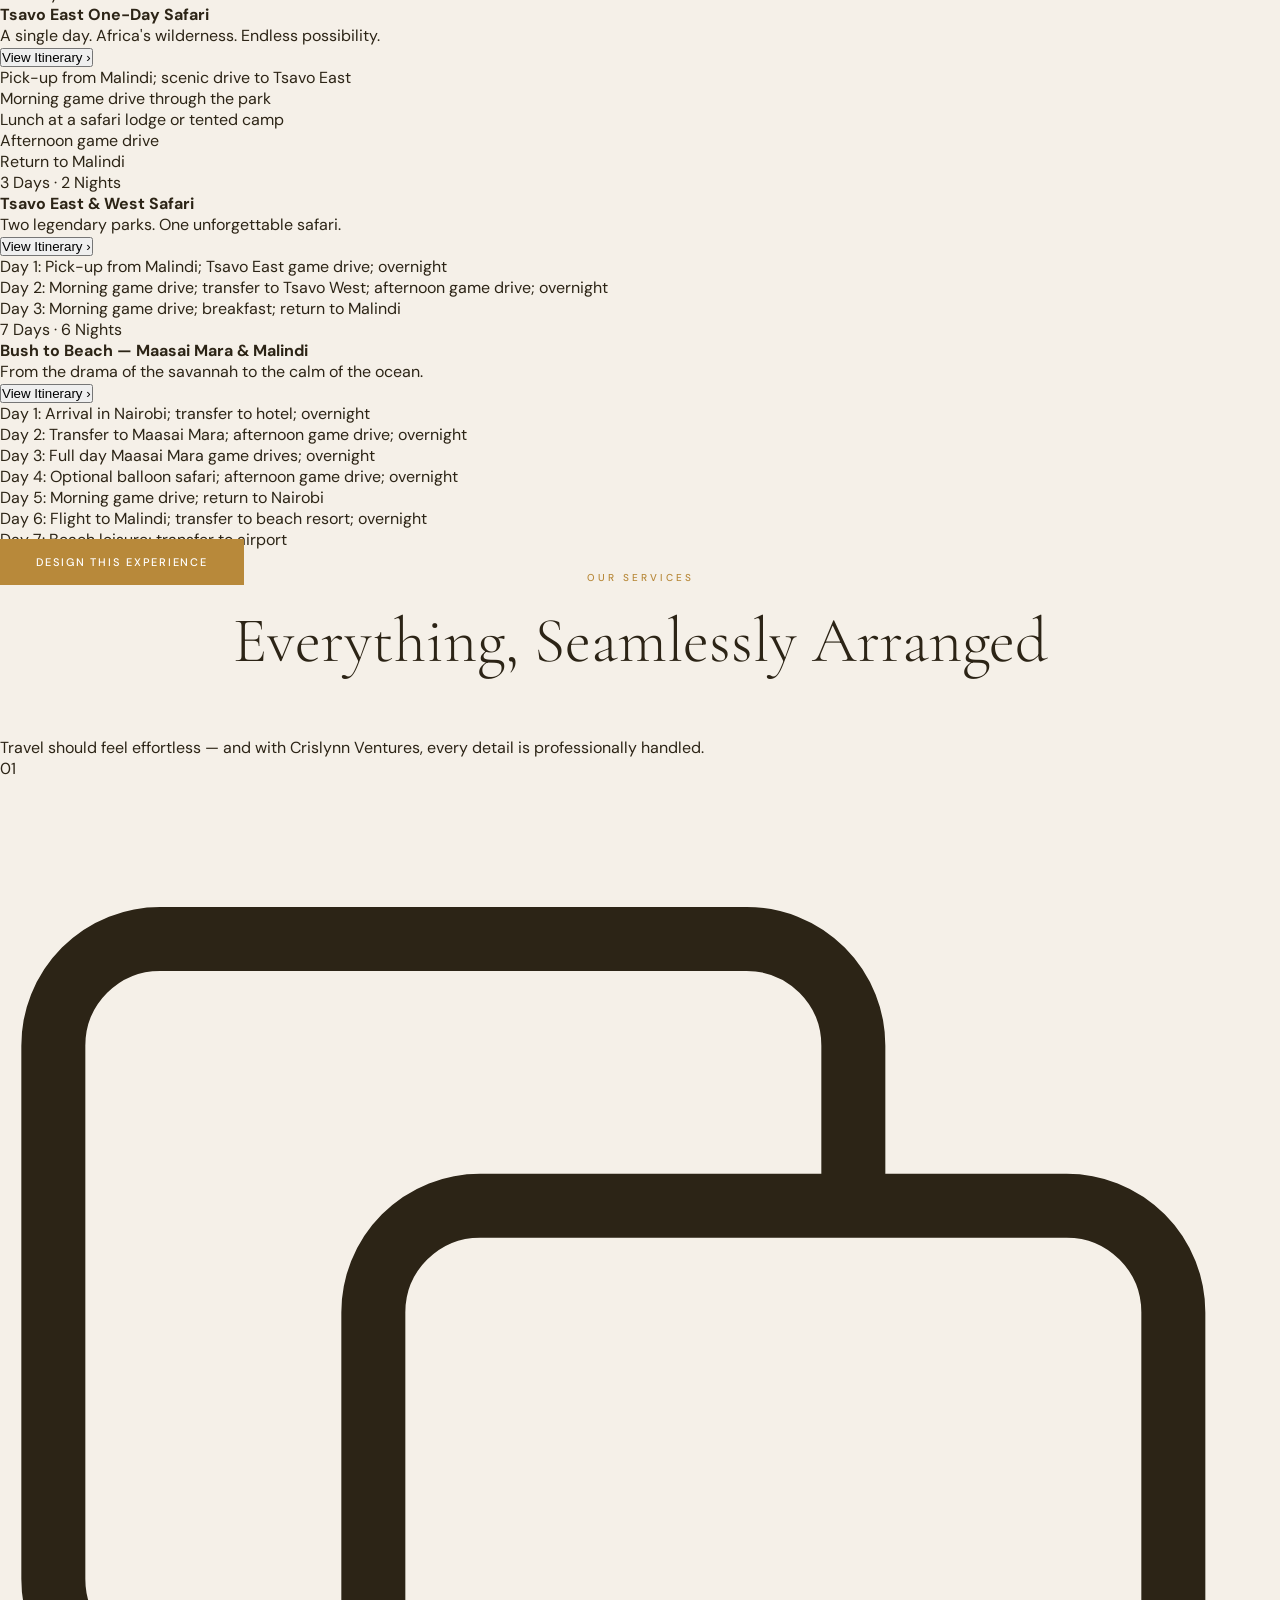
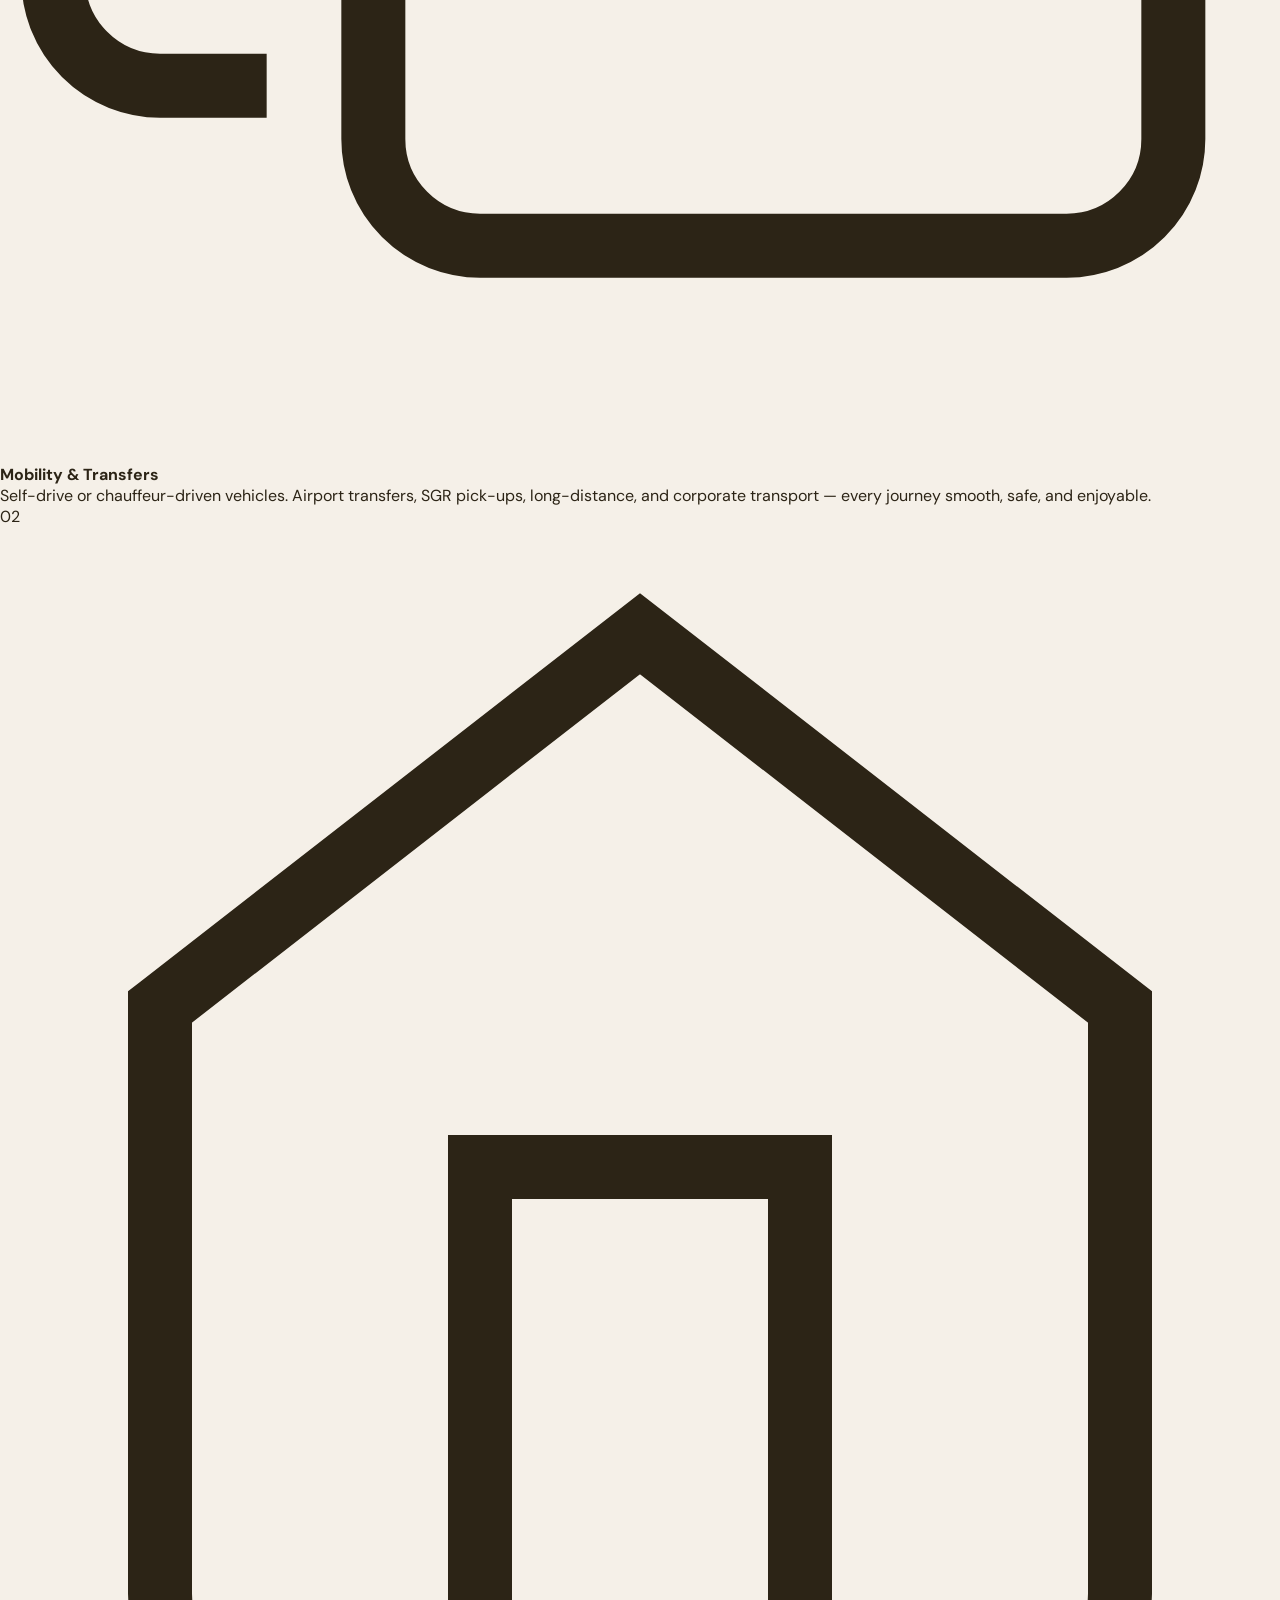
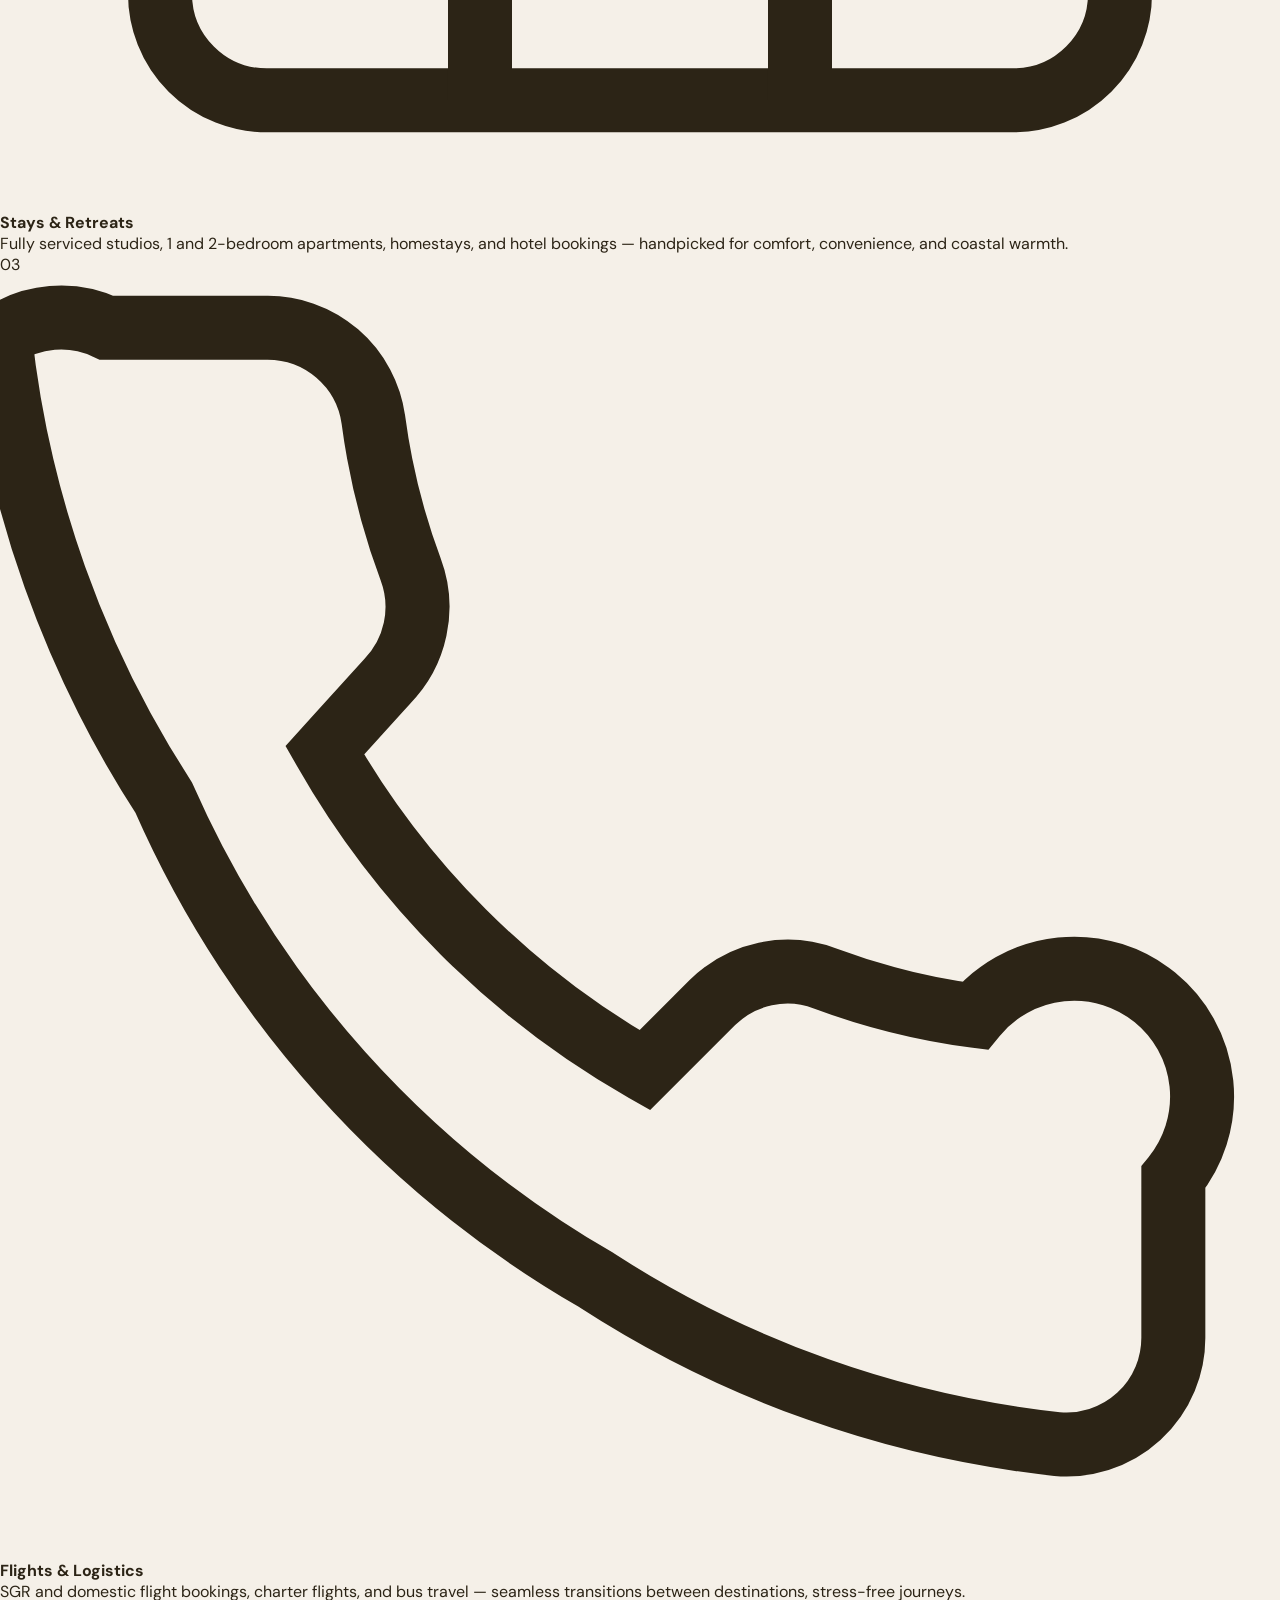
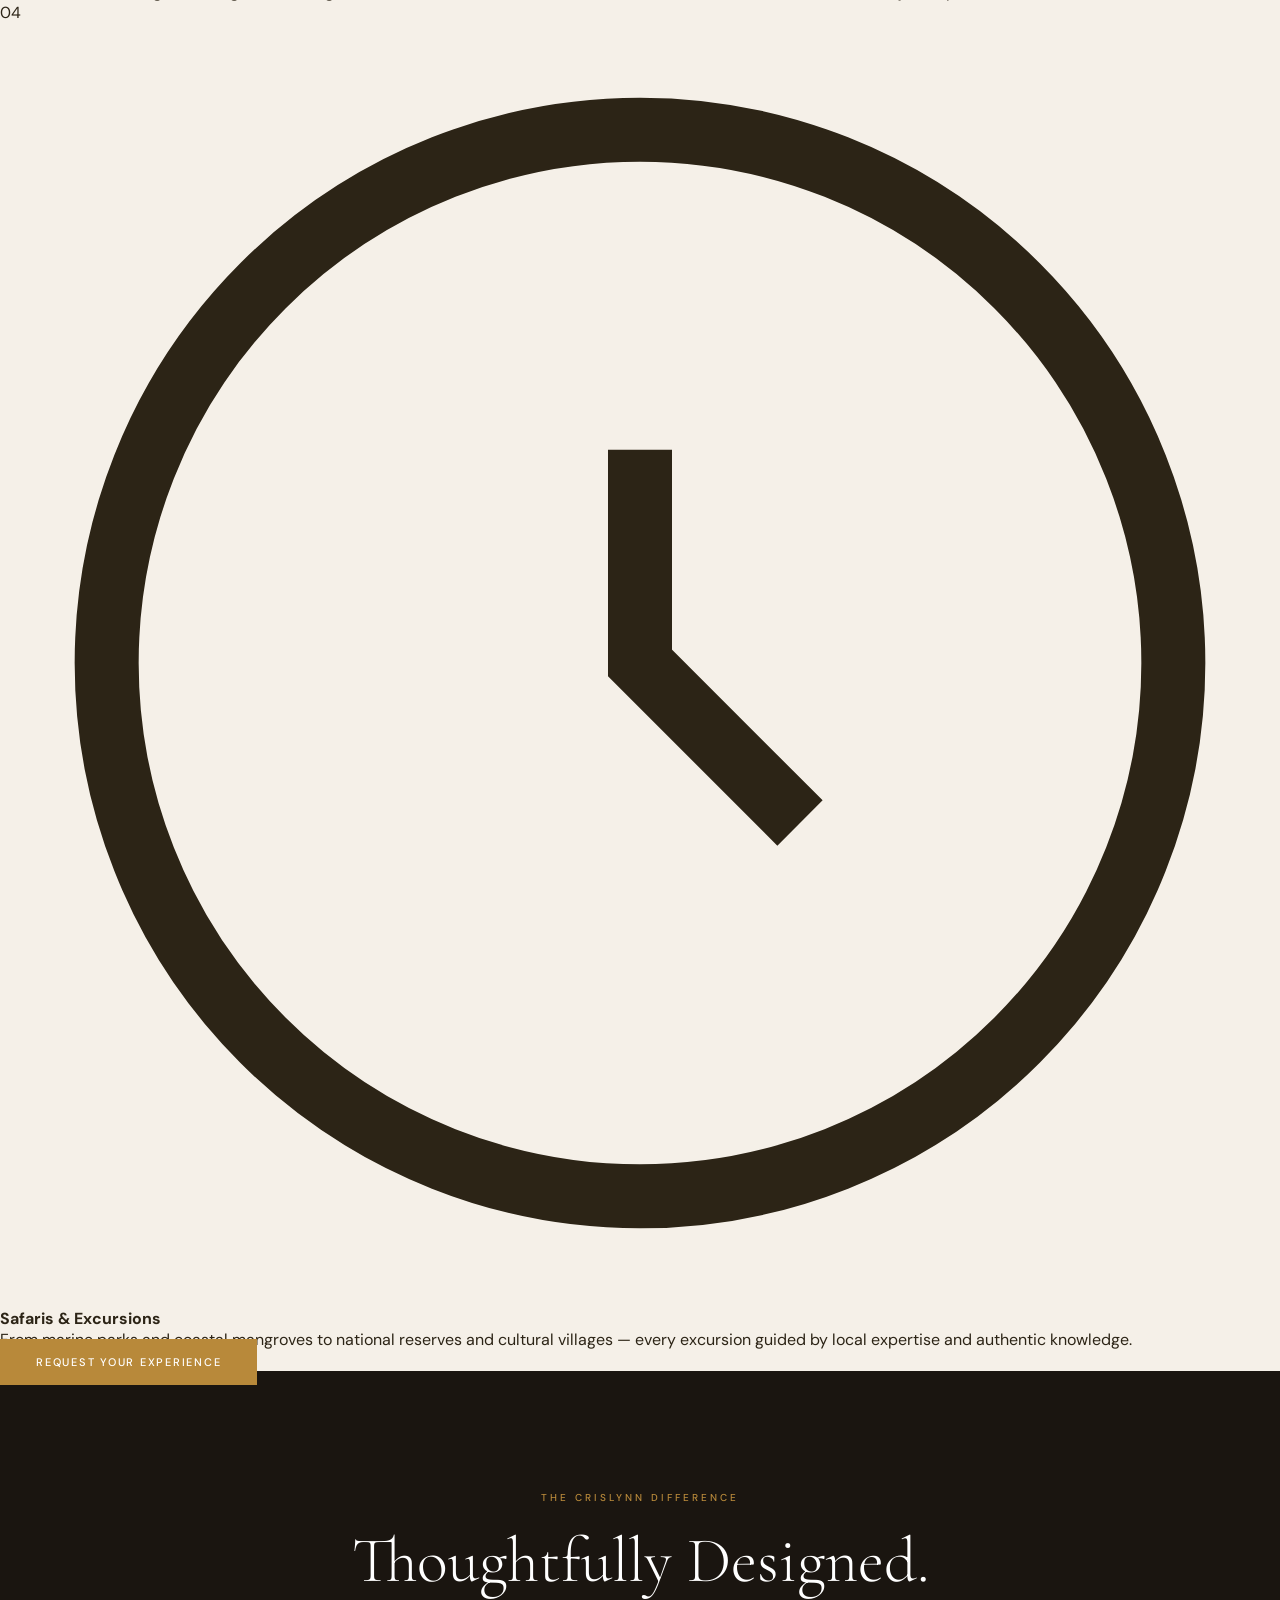
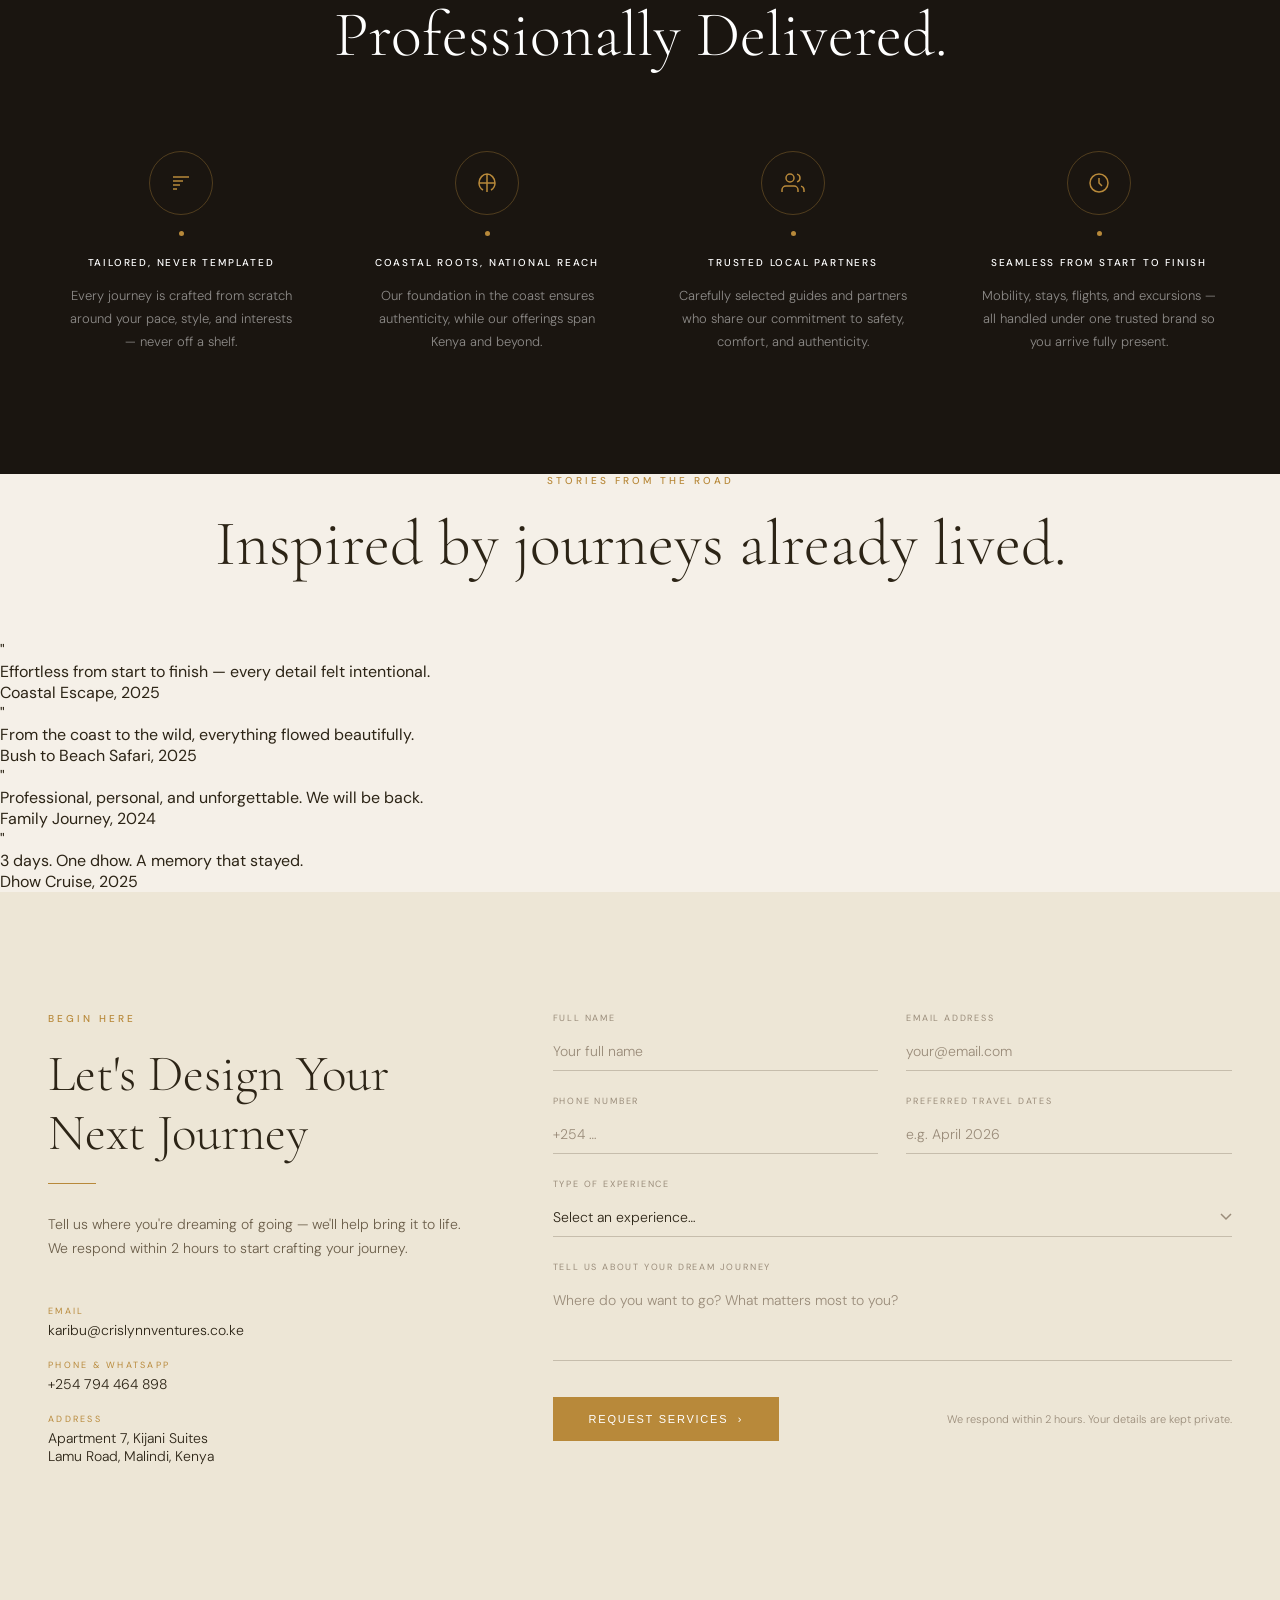
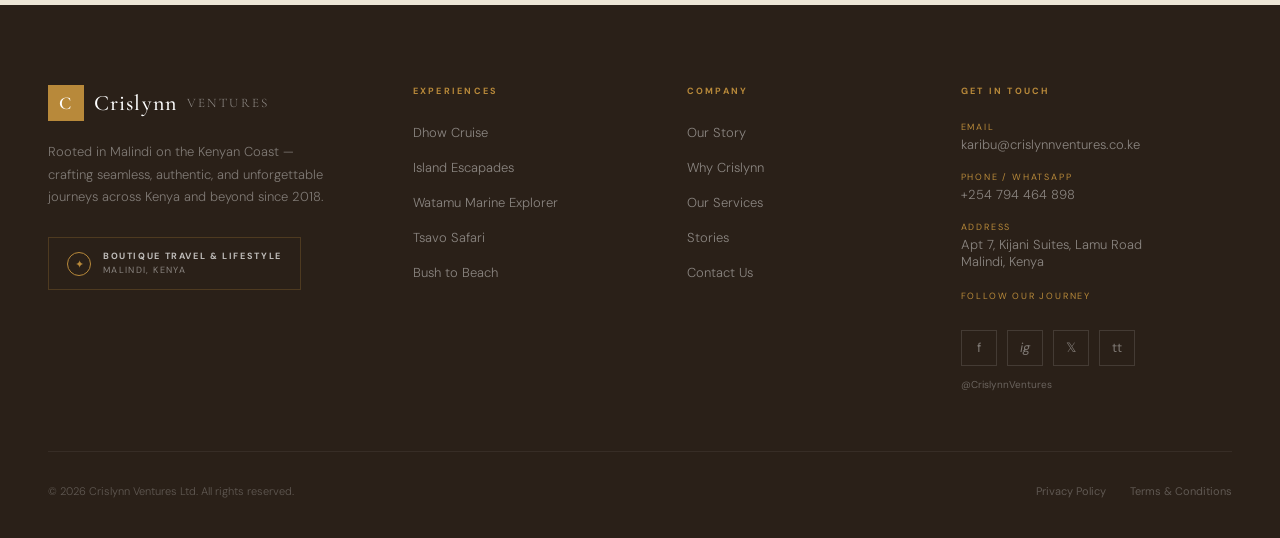
==== commit b8f35c44: "Update greeting from 'Hello' to 'Goodbye'" ====
--- a/index.html
+++ b/index.html
@@ -3,7 +3,7 @@
 <head>
   <meta charset="UTF-8">
   <meta name="viewport" content="width=device-width, initial-scale=1.0">
-  <title>Crislynn Ventures — Journeys that linger after you return</title>
+  <title>Crislynn Ventures — Turning Getaways into Great Stories</title>
   <link rel="preconnect" href="https://fonts.googleapis.com">
   <link rel="preconnect" href="https://fonts.gstatic.com" crossorigin>
   <link href="https://fonts.googleapis.com/css2?family=Cormorant+Garamond:ital,wght@0,300;0,400;0,500;0,600;1,300;1,400;1,500&family=DM+Sans:ital,opsz,wght@0,9..40,300;0,9..40,400;0,9..40,500;0,9..40,600&display=swap" rel="stylesheet">
@@ -14,17 +14,18 @@
 <!-- ── NAVBAR ── -->
 <nav id="navbar">
   <div class="nav-logo">
-    <span>Crislynn<br><span style="font-size:13px;font-weight:300;letter-spacing:0.18em;">VENTURES</span></span>
+    <span>Crislynn<br><span class="nav-logo-sub">VENTURES</span></span>
   </div>
   <ul class="nav-links">
-    <li><a href="#four-ways">Experiences</a></li>
-    <li><a href="#four-ways">Destinations</a></li>
-    <li><a href="#our-story">About</a></li>
-    <li><a href="#contact">Journal</a></li>
+    <li><a href="#home">Home</a></li>
+    <li><a href="#experiences">Experiences</a></li>
+    <li><a href="#services">Services</a></li>
+    <li><a href="#why-us">Why Crislynn</a></li>
+    <li><a href="#stories">Stories</a></li>
     <li><a href="#contact">Contact</a></li>
-    <li><a href="#contact" class="nav-cta">Plan My Journey</a></li>
+    <li><a href="#contact" class="nav-cta">Design Your Journey</a></li>
   </ul>
-  <div class="nav-burger" onclick="this.classList.toggle('open')">
+  <div class="nav-burger" id="navBurger">
     <span></span><span></span><span></span>
   </div>
 </nav>
@@ -32,12 +33,14 @@
 <!-- ── HERO ── -->
 <section id="hero">
   <div class="hero-bg"></div>
-  <p class="hero-eyebrow">Kenyan Coast &amp; Beyond</p>
-  <h1 class="hero-title">Journeys that <em>linger</em><br>after you return</h1>
-  <p class="hero-sub">Curated coastal escapes, safari adventures, and cultural immersions across Kenya's most extraordinary landscapes.</p>
-  <div class="hero-btns">
-    <a href="#four-ways" class="btn-primary">Explore Experiences</a>
-    <a href="#contact" class="btn-outline">Design Your Journey</a>
+  <div class="hero-content">
+    <p class="hero-eyebrow">Coast &nbsp;·&nbsp; Culture &nbsp;·&nbsp; Wilderness</p>
+    <h1 class="hero-title">Turning Getaways<br>into <em>Great Stories.</em></h1>
+    <p class="hero-sub">From the tranquil shores of Malindi to Kenya's vast wildlife landscapes — journeys designed to be felt deeply, lived fully, and remembered long after you return.</p>
+    <div class="hero-btns">
+      <a href="#contact" class="btn-primary">Design Your Journey</a>
+      <a href="#experiences" class="btn-outline">Explore Experiences</a>
+    </div>
   </div>
   <div class="hero-scroll">
     <span>Scroll</span>
@@ -45,73 +48,49 @@
   </div>
 </section>
 
-<!-- ── FOUR WAYS TO EXPERIENCE KENYA ── -->
-<section id="four-ways" class="section-full">
-  <div style="padding:100px 48px 60px;">
-    <p class="section-eyebrow reveal">Four Ways to Experience Kenya</p>
-    <h2 class="section-title reveal reveal-delay-1">Every journey, entirely<br>yours</h2>
-  </div>
-  <div class="cards-grid">
-    <div class="card reveal">
-      <div class="card-img" style="background-image:url('https://images.unsplash.com/photo-1544551763-46a013bb70d5?w=800&q=80')"></div>
-      <div class="card-overlay"></div>
-      <div class="card-content">
-        <div class="card-num">01</div>
-        <div class="card-tag">The Coast Awaits</div>
-        <div class="card-title">Sail</div>
-        <div class="card-desc">Glide through turquoise waters aboard a traditional dhow, watching the Malindi coastline fade at sunset.</div>
-      </div>
-    </div>
-    <div class="card reveal reveal-delay-1">
-      <div class="card-img" style="background-image:url('https://images.unsplash.com/photo-1516026672322-bc52d61a55d5?w=800&q=80')"></div>
-      <div class="card-overlay"></div>
-      <div class="card-content">
-        <div class="card-num">02</div>
-        <div class="card-tag">Culture &amp; Heritage</div>
-        <div class="card-title">Discover</div>
-        <div class="card-desc">Wander through Gedi Ruins, explore Malindi Old Town, and connect with artisans in Kilifi Cultural Village.</div>
-      </div>
-    </div>
-    <div class="card reveal reveal-delay-2">
-      <div class="card-img" style="background-image:url('https://images.unsplash.com/photo-1516426122078-c23e76319801?w=800&q=80')"></div>
-      <div class="card-overlay"></div>
-      <div class="card-content">
-        <div class="card-num">03</div>
-        <div class="card-tag">Into the Wild</div>
-        <div class="card-title">Wander</div>
-        <div class="card-desc">Private game drives across Kenya's iconic savanna landscapes at dawn and dusk.</div>
-      </div>
-    </div>
-    <div class="card reveal reveal-delay-3">
-      <div class="card-img" style="background-image:url('https://images.unsplash.com/photo-1571896349842-33c89424de2d?w=800&q=80')"></div>
-      <div class="card-overlay"></div>
-      <div class="card-content">
-        <div class="card-num">04</div>
-        <div class="card-tag">Pure Luxury</div>
-        <div class="card-title">Pause</div>
-        <div class="card-desc">Bespoke wellness retreats and private villa stays crafted for total indulgence and renewal.</div>
-      </div>
-    </div>
-  </div>
-</section>
-
-<!-- ── OUR STORY ── -->
-<section>
-  <div id="our-story">
-    <div class="story-img-wrap reveal">
-      <img class="story-img" src="https://images.unsplash.com/photo-1475924156734-496f6cac6ec1?w=900&q=80" alt="Kenya coast sunset" loading="lazy">
-      <div class="story-badge">
+<!-- ── VISUAL STORYTELLING STRIP ── -->
+<section id="visual-strip">
+  <div class="strip-grid">
+    <div class="strip-card">
+      <div class="strip-img" style="background-image:url('[data-uri]')"></div>
+      <div class="strip-overlay"></div>
+      <div class="strip-label">Sail</div>
+    </div>
+    <div class="strip-card">
+      <div class="strip-img" style="background-image:url('https://images.unsplash.com/photo-1516026672322-bc52d61a55d5?w=800&q=80')"></div>
+      <div class="strip-overlay"></div>
+      <div class="strip-label">Discover</div>
+    </div>
+    <div class="strip-card">
+      <div class="strip-img" style="background-image:url('https://images.unsplash.com/photo-1516426122078-c23e76319801?w=800&q=80')"></div>
+      <div class="strip-overlay"></div>
+      <div class="strip-label">Wander</div>
+    </div>
+    <div class="strip-card">
+      <div class="strip-img" style="background-image:url('https://images.unsplash.com/photo-1571896349842-33c89424de2d?w=800&q=80')"></div>
+      <div class="strip-overlay"></div>
+      <div class="strip-label">Pause</div>
+    </div>
+  </div>
+</section>
+
+<!-- ── ABOUT ── -->
+<section id="about">
+  <div class="about-inner">
+    <div class="about-img-wrap reveal">
+      <img class="about-img" src="https://media.istockphoto.com/id/93290497/photo/beach-in-tiwi-kenya-coast-africa-near-mombasa.webp?a=1&b=1&s=612x612&w=0&k=20&c=7fbnLVH25sqG5KhD-m7A3CB5LwfXC9jkhc8CKPWzc8Y=" alt="Kenya coast" loading="lazy">
+      <div class="about-badge">
         <span class="badge-num">500+</span>
-        <span class="badge-label">Journeys Crafted</span>
-      </div>
-    </div>
-    <div class="story-text">
+        <span class="badge-label">Stories Crafted</span>
+      </div>
+    </div>
+    <div class="about-text">
       <p class="section-eyebrow reveal">Our Story</p>
-      <h2 class="story-title reveal reveal-delay-1">Rooted in Kenya.<br>Refined for you.</h2>
+      <h2 class="about-title reveal reveal-delay-1">Rooted in the Coast.<br>Expansive in Reach.</h2>
       <div class="story-divider reveal reveal-delay-1"></div>
-      <p class="story-p reveal reveal-delay-2">Crislynn Ventures was born from a simple belief: that travel should feel like coming home, even when you're somewhere entirely new. Our founders grew up along Kenya's coast, learning the tides, the cultures, and the quiet magic that most visitors never find.</p>
-      <p class="story-p reveal reveal-delay-2">We design each journey with the precision of a craftsperson and the intuition of a local guide — because the difference between a holiday and a life-changing journey is in the details.</p>
-      <div class="story-stats reveal reveal-delay-3">
+      <p class="about-p reveal reveal-delay-2">Rooted in Malindi on the Kenyan Coast, Crislynn Ventures is a boutique travel and lifestyle company dedicated to creating seamless, authentic, and unforgettable journeys. Our expertise along the coast gives us a unique perspective on the rhythms, colours, and experiences that make Kenya extraordinary.</p>
+      <p class="about-p reveal reveal-delay-2">From this foundation, we have grown to offer travel solutions across Kenya and beyond — blending premium mobility, handpicked accommodations, and immersive experiences to craft journeys that go far beyond the ordinary.</p>
+      <div class="about-stats reveal reveal-delay-3">
         <div class="stat">
           <span class="stat-num">8+</span>
           <span class="stat-label">Years</span>
@@ -129,50 +108,340 @@
   </div>
 </section>
 
+<!-- ── CUSTOM JOURNEYS BANNER ── -->
+<section id="custom-banner">
+  <div class="custom-inner">
+    <p class="section-eyebrow reveal">Designed Around You</p>
+    <h2 class="custom-title reveal reveal-delay-1">Not every journey fits inside a template —<br><em>and it shouldn't.</em></h2>
+    <p class="custom-sub reveal reveal-delay-2">Whether you are planning a romantic escape, family holiday, private celebration, corporate retreat, or multi-destination safari, we design travel shaped entirely around you.</p>
+    <a href="#contact" class="btn-primary reveal reveal-delay-3">Start Planning Your Custom Journey</a>
+  </div>
+</section>
+
+<!-- ── EXPERIENCES ── -->
+<section id="experiences">
+  <div class="experiences-header">
+    <p class="section-eyebrow reveal">Our Experiences</p>
+    <h2 class="section-title reveal reveal-delay-1">Journeys That Stay With You</h2>
+    <p class="experiences-intro reveal reveal-delay-2">Curated coastal escapes, cultural encounters, island hideaways, and signature safaris — each professionally designed to balance discovery with comfort.</p>
+  </div>
+
+  <!-- COAST & ISLANDS -->
+  <div class="exp-category reveal">
+    <div class="exp-cat-label">
+      <span class="exp-cat-eyebrow">01</span>
+      <h3 class="exp-cat-title">Coast &amp; Islands</h3>
+      <p class="exp-cat-desc">Salt air. Slow time. Endless horizons.</p>
+    </div>
+    <div class="exp-cards">
+      <div class="exp-card">
+        <div class="exp-card-img" style="background-image:url('https://images.unsplash.com/photo-1666778439853-540bae64fa9f?w=600&auto=format&fit=crop&q=60&ixlib=rb-4.1.0&ixid=M3wxMjA3fDB8MHxzZWFyY2h8M3x8ZGhvdyUyMGJvYXR8ZW58MHx8MHx8fDA%3D')"></div>
+        <div class="exp-card-body">
+          <div class="exp-card-tag">Full Day</div>
+          <h4 class="exp-card-title">Dhow Cruise Experience</h4>
+          <p class="exp-card-desc">Sail the Indian Ocean the timeless Swahili way. Swimming, sunset views, and moments the ocean keeps for you.</p>
+          <button class="exp-toggle" onclick="toggleItinerary(this)">View Itinerary ›</button>
+          <div class="exp-itinerary">
+            <ul>
+              <li>Afternoon pick-up and transfer to departure point</li>
+              <li>Welcome aboard followed by a relaxed coastal sail</li>
+              <li>Opportunities for swimming and photography</li>
+              <li>Spectacular sunset views across the water</li>
+              <li>Evening return transfer</li>
+            </ul>
+          </div>
+        </div>
+      </div>
+      <div class="exp-card">
+        <div class="exp-card-img" style="background-image:url('https://images.unsplash.com/photo-1672841828271-54340a6fbcd3?w=600&auto=format&fit=crop&q=60&ixlib=rb-4.1.0&ixid=M3wxMjA3fDB8MHxzZWFyY2h8M3x8dHJvcGljYWwlMjBpc2xhbmR8ZW58MHx8MHx8fDA%3D')"></div>
+        <div class="exp-card-body">
+          <div class="exp-card-tag">Full Day</div>
+          <h4 class="exp-card-title">Island Escapades</h4>
+          <p class="exp-card-desc">Secluded shores, gentle tides, island time at its finest. Robinson or Sardenya Island — your choice.</p>
+          <button class="exp-toggle" onclick="toggleItinerary(this)">View Itinerary ›</button>
+          <div class="exp-itinerary">
+            <ul>
+              <li>Morning pick-up and transfer to departure point</li>
+              <li>Boat ride to Robinson or Sardenya Island</li>
+              <li>Time to swim, snorkel, beachcomb, or unwind</li>
+              <li>Fresh coastal lunch</li>
+              <li>Afternoon leisure before return transfer</li>
+            </ul>
+          </div>
+        </div>
+      </div>
+      <div class="exp-card">
+        <div class="exp-card-img" style="background-image:url('https://images.unsplash.com/photo-1627981584479-9605e4e7d1d0?w=600&auto=format&fit=crop&q=60&ixlib=rb-4.1.0&ixid=M3wxMjA3fDB8MHxzZWFyY2h8Mnx8d2F0YW11fGVufDB8fDB8fHww')"></div>
+        <div class="exp-card-body">
+          <div class="exp-card-tag">Full Day</div>
+          <h4 class="exp-card-title">Watamu Marine Explorer</h4>
+          <p class="exp-card-desc">Coral gardens, turquoise waters, and the quiet rhythm of the ocean.</p>
+          <button class="exp-toggle" onclick="toggleItinerary(this)">View Itinerary ›</button>
+          <div class="exp-itinerary">
+            <ul>
+              <li>Morning pick-up and transfer to Watamu</li>
+              <li>Traditional dhow cruise across the marine park</li>
+              <li>Guided snorkeling with vibrant marine life</li>
+              <li>Explore scenic tidal creeks with birdwatching</li>
+              <li>Lunch at a renowned seafood restaurant</li>
+              <li>Optional kayaking or beach relaxation</li>
+            </ul>
+          </div>
+        </div>
+      </div>
+    </div>
+  </div>
+
+  <!-- CULTURE & HERITAGE -->
+  <div class="exp-category reveal">
+    <div class="exp-cat-label">
+      <span class="exp-cat-eyebrow">02</span>
+      <h3 class="exp-cat-title">Culture &amp; Heritage</h3>
+      <p class="exp-cat-desc">Stories written in stone, spice, and tradition.</p>
+    </div>
+    <div class="exp-cards">
+      <div class="exp-card">
+        <div class="exp-card-img" style="background-image:url('https://images.unsplash.com/photo-1612103183244-7598b792bb05?w=600&auto=format&fit=crop&q=60&ixlib=rb-4.1.0&ixid=M3wxMjA3fDB8MHxzZWFyY2h8Nnx8bWFuZ3JvdmUlMjBmb3Jlc3R8ZW58MHx8MHx8fDA%3D')"></div>
+        <div class="exp-card-body">
+          <div class="exp-card-tag">Full Day</div>
+          <h4 class="exp-card-title">Ancient Stones to Mangrove Forest</h4>
+          <p class="exp-card-desc">From ancient ruins to whispering mangroves — a journey through time and nature.</p>
+          <button class="exp-toggle" onclick="toggleItinerary(this)">View Itinerary ›</button>
+          <div class="exp-itinerary">
+            <ul>
+              <li>Morning pick-up and scenic coastal drive</li>
+              <li>Guided tour of the ancient Gedi Ruins</li>
+              <li>Lunch at a nearby restaurant</li>
+              <li>Guided walk along the Mida Creek boardwalk</li>
+              <li>Learn about mangrove ecosystems and conservation</li>
+              <li>Return transfer</li>
+            </ul>
+          </div>
+        </div>
+      </div>
+      <div class="exp-card">
+        <div class="exp-card-img" style="background-image:url('https://swahilifood.com/wp-content/uploads/JPEG-image-4E04-9EAB-62-0-1.webp')"></div>
+        <div class="exp-card-body">
+          <div class="exp-card-tag">Half / Full Day</div>
+          <h4 class="exp-card-title">Swahili Bites &amp; Henna Delight</h4>
+          <p class="exp-card-desc">Taste, create, and connect with the vibrant spirit of the Swahili coast.</p>
+          <button class="exp-toggle" onclick="toggleItinerary(this)">View Itinerary ›</button>
+          <div class="exp-itinerary">
+            <ul>
+              <li>Pick-up and introduction to Swahili culture</li>
+              <li>Guided visit to local markets</li>
+              <li>Henna artistry with optional hair braiding</li>
+              <li>Hands-on cooking session and tasting experience</li>
+              <li>Cultural storytelling and shopping time</li>
+              <li>Return transfer</li>
+            </ul>
+          </div>
+        </div>
+      </div>
+      <div class="exp-card">
+        <div class="exp-card-img" style="background-image:url('[data-uri]')"></div>
+        <div class="exp-card-body">
+          <div class="exp-card-tag">Full Day</div>
+          <h4 class="exp-card-title">Golden Sands &amp; Marafa Adventure</h4>
+          <p class="exp-card-desc">Sculpted canyons, golden dunes, and island calm — one unforgettable coastal journey.</p>
+          <button class="exp-toggle" onclick="toggleItinerary(this)">View Itinerary ›</button>
+          <div class="exp-itinerary">
+            <ul>
+              <li>Morning pick-up with brief tour orientation</li>
+              <li>Scenic drive to Marafa Canyon ("Hell's Kitchen")</li>
+              <li>Continue to the Mambrui Sand Dunes</li>
+              <li>Lunch at a beachside or local restaurant</li>
+              <li>Afternoon relaxation at Robinson Island</li>
+              <li>Late afternoon return transfer</li>
+            </ul>
+          </div>
+        </div>
+      </div>
+    </div>
+  </div>
+
+  <!-- SAFARIS -->
+  <div class="exp-category reveal">
+    <div class="exp-cat-label">
+      <span class="exp-cat-eyebrow">03</span>
+      <h3 class="exp-cat-title">Safaris</h3>
+      <p class="exp-cat-desc">Where the land still leads.</p>
+    </div>
+    <div class="exp-cards">
+      <div class="exp-card">
+        <div class="exp-card-img" style="background-image:url('https://images.unsplash.com/photo-1516426122078-c23e76319801?w=800&q=80')"></div>
+        <div class="exp-card-body">
+          <div class="exp-card-tag">Full Day</div>
+          <h4 class="exp-card-title">Tsavo East One-Day Safari</h4>
+          <p class="exp-card-desc">A single day. Africa's wilderness. Endless possibility.</p>
+          <button class="exp-toggle" onclick="toggleItinerary(this)">View Itinerary ›</button>
+          <div class="exp-itinerary">
+            <ul>
+              <li>Pick-up from Malindi; scenic drive to Tsavo East</li>
+              <li>Morning game drive through the park</li>
+              <li>Lunch at a safari lodge or tented camp</li>
+              <li>Afternoon game drive</li>
+              <li>Return to Malindi</li>
+            </ul>
+          </div>
+        </div>
+      </div>
+      <div class="exp-card">
+        <div class="exp-card-img" style="background-image:url('https://images.unsplash.com/photo-1547471080-7cc2caa01a7e?w=800&q=80')"></div>
+        <div class="exp-card-body">
+          <div class="exp-card-tag">3 Days · 2 Nights</div>
+          <h4 class="exp-card-title">Tsavo East &amp; West Safari</h4>
+          <p class="exp-card-desc">Two legendary parks. One unforgettable safari.</p>
+          <button class="exp-toggle" onclick="toggleItinerary(this)">View Itinerary ›</button>
+          <div class="exp-itinerary">
+            <ul>
+              <li>Day 1: Pick-up from Malindi; Tsavo East game drive; overnight</li>
+              <li>Day 2: Morning game drive; transfer to Tsavo West; afternoon game drive; overnight</li>
+              <li>Day 3: Morning game drive; breakfast; return to Malindi</li>
+            </ul>
+          </div>
+        </div>
+      </div>
+      <div class="exp-card">
+        <div class="exp-card-img" style="background-image:url('https://images.unsplash.com/photo-1623743424601-12be3807f99b?w=600&auto=format&fit=crop&q=60&ixlib=rb-4.1.0&ixid=M3wxMjA3fDB8MHxzZWFyY2h8N3x8YWZyaWNhbiUyMHNhZmFyaXxlbnwwfHwwfHx8MA%3D%3D')"></div>
+        <div class="exp-card-body">
+          <div class="exp-card-tag">7 Days · 6 Nights</div>
+          <h4 class="exp-card-title">Bush to Beach — Maasai Mara &amp; Malindi</h4>
+          <p class="exp-card-desc">From the drama of the savannah to the calm of the ocean.</p>
+          <button class="exp-toggle" onclick="toggleItinerary(this)">View Itinerary ›</button>
+          <div class="exp-itinerary">
+            <ul>
+              <li>Day 1: Arrival in Nairobi; transfer to hotel; overnight</li>
+              <li>Day 2: Transfer to Maasai Mara; afternoon game drive; overnight</li>
+              <li>Day 3: Full day Maasai Mara game drives; overnight</li>
+              <li>Day 4: Optional balloon safari; afternoon game drive; overnight</li>
+              <li>Day 5: Morning game drive; return to Nairobi</li>
+              <li>Day 6: Flight to Malindi; transfer to beach resort; overnight</li>
+              <li>Day 7: Beach leisure; transfer to airport</li>
+            </ul>
+          </div>
+        </div>
+      </div>
+    </div>
+  </div>
+
+  <div class="experiences-cta reveal">
+    <a href="#contact" class="btn-primary">Design This Experience</a>
+  </div>
+</section>
+
+<!-- ── SERVICES ── -->
+<section id="services">
+  <div class="services-inner">
+    <p class="section-eyebrow reveal">Our Services</p>
+    <h2 class="section-title reveal reveal-delay-1">Everything, Seamlessly Arranged</h2>
+    <p class="services-sub reveal reveal-delay-2">Travel should feel effortless — and with Crislynn Ventures, every detail is professionally handled.</p>
+    <div class="services-grid">
+      <div class="service-item reveal">
+        <div class="service-num">01</div>
+        <div class="service-icon">
+          <svg viewBox="0 0 24 24" fill="none" stroke="currentColor" stroke-width="1.2"><path d="M5 17H3a2 2 0 01-2-2V5a2 2 0 012-2h11a2 2 0 012 2v3m-4 12h8a2 2 0 002-2v-8a2 2 0 00-2-2H9a2 2 0 00-2 2v8a2 2 0 002 2z"/></svg>
+        </div>
+        <h4 class="service-name">Mobility &amp; Transfers</h4>
+        <p class="service-desc">Self-drive or chauffeur-driven vehicles. Airport transfers, SGR pick-ups, long-distance, and corporate transport — every journey smooth, safe, and enjoyable.</p>
+      </div>
+      <div class="service-item reveal reveal-delay-1">
+        <div class="service-num">02</div>
+        <div class="service-icon">
+          <svg viewBox="0 0 24 24" fill="none" stroke="currentColor" stroke-width="1.2"><path d="M3 9l9-7 9 7v11a2 2 0 01-2 2H5a2 2 0 01-2-2z"/><polyline points="9 22 9 12 15 12 15 22"/></svg>
+        </div>
+        <h4 class="service-name">Stays &amp; Retreats</h4>
+        <p class="service-desc">Fully serviced studios, 1 and 2-bedroom apartments, homestays, and hotel bookings — handpicked for comfort, convenience, and coastal warmth.</p>
+      </div>
+      <div class="service-item reveal reveal-delay-2">
+        <div class="service-num">03</div>
+        <div class="service-icon">
+          <svg viewBox="0 0 24 24" fill="none" stroke="currentColor" stroke-width="1.2"><path d="M22 16.92v3a2 2 0 01-2.18 2 19.79 19.79 0 01-8.63-3.07A19.5 19.5 0 013.07 9.8a19.79 19.79 0 01-3.07-8.64A2 2 0 012 .99h3a2 2 0 012 1.72c.127.96.361 1.903.7 2.81a2 2 0 01-.45 2.11L6.09 8.91a16 16 0 006 6l1.27-1.27a2 2 0 012.11-.45c.907.339 1.85.573 2.81.7A2 2 0 0122 16.92z"/></svg>
+        </div>
+        <h4 class="service-name">Flights &amp; Logistics</h4>
+        <p class="service-desc">SGR and domestic flight bookings, charter flights, and bus travel — seamless transitions between destinations, stress-free journeys.</p>
+      </div>
+      <div class="service-item reveal reveal-delay-3">
+        <div class="service-num">04</div>
+        <div class="service-icon">
+          <svg viewBox="0 0 24 24" fill="none" stroke="currentColor" stroke-width="1.2"><circle cx="12" cy="12" r="10"/><path d="M12 8v4l3 3"/></svg>
+        </div>
+        <h4 class="service-name">Safaris &amp; Excursions</h4>
+        <p class="service-desc">From marine parks and coastal mangroves to national reserves and cultural villages — every excursion guided by local expertise and authentic knowledge.</p>
+      </div>
+    </div>
+    <div class="services-cta reveal">
+      <a href="#contact" class="btn-primary">Request Your Experience</a>
+    </div>
+  </div>
+</section>
+
 <!-- ── WHY US ── -->
 <section id="why-us">
   <p class="section-eyebrow reveal">The Crislynn Difference</p>
-  <h2 class="section-title reveal reveal-delay-1">Why travellers choose us</h2>
+  <h2 class="section-title reveal reveal-delay-1">Thoughtfully Designed.<br>Professionally Delivered.</h2>
   <div class="pillars-grid">
     <div class="pillar reveal">
       <div class="pillar-icon">
-        <svg viewBox="0 0 24 24" fill="none" stroke="currentColor" stroke-width="1.5">
-          <path d="M4 6h16M4 10h10M4 14h7M4 18h4"/>
-        </svg>
+        <svg viewBox="0 0 24 24" fill="none" stroke="currentColor" stroke-width="1.5"><path d="M4 6h16M4 10h10M4 14h7M4 18h4"/></svg>
       </div>
       <div class="pillar-dot"></div>
-      <div class="pillar-name">Tailored</div>
-      <p class="pillar-desc">Every itinerary is crafted from scratch around your desires, timeline, and travel personality.</p>
+      <div class="pillar-name">Tailored, Never Templated</div>
+      <p class="pillar-desc">Every journey is crafted from scratch around your pace, style, and interests — never off a shelf.</p>
     </div>
     <div class="pillar reveal reveal-delay-1">
       <div class="pillar-icon">
-        <svg viewBox="0 0 24 24" fill="none" stroke="currentColor" stroke-width="1.5">
-          <path d="M12 3C8 3 4 7 4 12c0 3 1.5 5.5 4 7M12 3c4 0 8 4 8 9 0 3-1.5 5.5-4 7M12 3v18M4 12h16"/>
-        </svg>
+        <svg viewBox="0 0 24 24" fill="none" stroke="currentColor" stroke-width="1.5"><path d="M12 3C8 3 4 7 4 12c0 3 1.5 5.5 4 7M12 3c4 0 8 4 8 9 0 3-1.5 5.5-4 7M12 3v18M4 12h16"/></svg>
       </div>
       <div class="pillar-dot"></div>
-      <div class="pillar-name">Coastal Roots</div>
-      <p class="pillar-desc">Born from a deep love of Kenya's coastline, our guides speak the language of the ocean.</p>
+      <div class="pillar-name">Coastal Roots, National Reach</div>
+      <p class="pillar-desc">Our foundation in the coast ensures authenticity, while our offerings span Kenya and beyond.</p>
     </div>
     <div class="pillar reveal reveal-delay-2">
       <div class="pillar-icon">
-        <svg viewBox="0 0 24 24" fill="none" stroke="currentColor" stroke-width="1.5">
-          <path d="M9 3H5a2 2 0 00-2 2v4m6-6h10a2 2 0 012 2v4M9 3v18m0 0h10a2 2 0 002-2V9M9 21H5a2 2 0 01-2-2V9m0 0h18"/>
-        </svg>
+        <svg viewBox="0 0 24 24" fill="none" stroke="currentColor" stroke-width="1.5"><path d="M17 21v-2a4 4 0 00-4-4H5a4 4 0 00-4 4v2"/><circle cx="9" cy="7" r="4"/><path d="M23 21v-2a4 4 0 00-3-3.87M16 3.13a4 4 0 010 7.75"/></svg>
       </div>
       <div class="pillar-dot"></div>
-      <div class="pillar-name">Seamless Logistics</div>
-      <p class="pillar-desc">From transfers to ticketing, we handle every detail so you arrive fully present.</p>
+      <div class="pillar-name">Trusted Local Partners</div>
+      <p class="pillar-desc">Carefully selected guides and partners who share our commitment to safety, comfort, and authenticity.</p>
     </div>
     <div class="pillar reveal reveal-delay-3">
       <div class="pillar-icon">
-        <svg viewBox="0 0 24 24" fill="none" stroke="currentColor" stroke-width="1.5">
-          <circle cx="12" cy="12" r="9"/><path d="M12 7v5l3 3"/>
-        </svg>
+        <svg viewBox="0 0 24 24" fill="none" stroke="currentColor" stroke-width="1.5"><circle cx="12" cy="12" r="9"/><path d="M12 7v5l3 3"/></svg>
       </div>
       <div class="pillar-dot"></div>
-      <div class="pillar-name">2-Hour Promise</div>
-      <p class="pillar-desc">We respond to every enquiry within two hours — because great journeys begin with great conversations.</p>
+      <div class="pillar-name">Seamless from Start to Finish</div>
+      <p class="pillar-desc">Mobility, stays, flights, and excursions — all handled under one trusted brand so you arrive fully present.</p>
+    </div>
+  </div>
+</section>
+
+<!-- ── STORIES ── -->
+<section id="stories">
+  <div class="stories-inner">
+    <p class="section-eyebrow reveal">Stories From the Road</p>
+    <h2 class="section-title reveal reveal-delay-1">Inspired by journeys already lived.</h2>
+    <div class="stories-grid">
+      <div class="story-quote reveal">
+        <div class="quote-mark">"</div>
+        <p class="quote-text">Effortless from start to finish — every detail felt intentional.</p>
+        <div class="quote-source">Coastal Escape, 2025</div>
+      </div>
+      <div class="story-quote reveal reveal-delay-1">
+        <div class="quote-mark">"</div>
+        <p class="quote-text">From the coast to the wild, everything flowed beautifully.</p>
+        <div class="quote-source">Bush to Beach Safari, 2025</div>
+      </div>
+      <div class="story-quote reveal reveal-delay-2">
+        <div class="quote-mark">"</div>
+        <p class="quote-text">Professional, personal, and unforgettable. We will be back.</p>
+        <div class="quote-source">Family Journey, 2024</div>
+      </div>
+      <div class="story-quote reveal reveal-delay-3">
+        <div class="quote-mark">"</div>
+        <p class="quote-text">3 days. One dhow. A memory that stayed.</p>
+        <div class="quote-source">Dhow Cruise, 2025</div>
+      </div>
     </div>
   </div>
 </section>
@@ -182,20 +451,20 @@
   <div class="contact-inner">
     <div class="contact-left">
       <p class="section-eyebrow reveal">Begin Here</p>
-      <h2 class="contact-title reveal reveal-delay-1">Let's Plan Your<br>Next Journey</h2>
+      <h2 class="contact-title reveal reveal-delay-1">Let's Design Your<br>Next Journey</h2>
       <div class="contact-divider reveal reveal-delay-1"></div>
-      <p class="contact-tagline reveal reveal-delay-2">Every great journey begins with a conversation. Tell us about your dream trip and our team will craft a personalised proposal within 24 hours.</p>
+      <p class="contact-tagline reveal reveal-delay-2">Tell us where you're dreaming of going — we'll help bring it to life. We respond within 2 hours to start crafting your journey.</p>
       <div class="contact-detail reveal reveal-delay-2">
         <div class="contact-detail-label">Email</div>
         <div class="contact-detail-value">karibu@crislynnventures.co.ke</div>
       </div>
       <div class="contact-detail reveal reveal-delay-2">
-        <div class="contact-detail-label">Phone</div>
+        <div class="contact-detail-label">Phone &amp; WhatsApp</div>
         <div class="contact-detail-value">+254 794 464 898</div>
       </div>
       <div class="contact-detail reveal reveal-delay-2">
-        <div class="contact-detail-label">Base</div>
-        <div class="contact-detail-value">Malindi, Kenya</div>
+        <div class="contact-detail-label">Address</div>
+        <div class="contact-detail-value">Apartment 7, Kijani Suites<br>Lamu Road, Malindi, Kenya</div>
       </div>
     </div>
     <div>
@@ -213,19 +482,20 @@
           <input type="tel" placeholder="+254 …">
         </div>
         <div class="form-field">
-          <label>Preferred Dates</label>
-          <input type="text" placeholder="e.g. March 2026">
+          <label>Preferred Travel Dates</label>
+          <input type="text" placeholder="e.g. April 2026">
         </div>
         <div class="form-field full">
-          <label>Experience of Interest</label>
+          <label>Type of Experience</label>
           <select>
             <option value="" disabled selected>Select an experience…</option>
             <option>Coastal Escape</option>
             <option>Safari Adventure</option>
-            <option>Culture &amp; Heritage</option>
-            <option>Sea &amp; Safari Combo</option>
-            <option>Luxury &amp; Wellness</option>
+            <option>Culture &amp; Heritage Tour</option>
+            <option>Bush to Beach Combo</option>
+            <option>Island Getaway</option>
             <option>Corporate Travel</option>
+            <option>Custom Journey</option>
           </select>
         </div>
         <div class="form-field full">
@@ -233,7 +503,7 @@
           <textarea placeholder="Where do you want to go? What matters most to you?"></textarea>
         </div>
         <div class="form-submit-row">
-          <button class="btn-primary" onclick="handleSubmit(event)">Send Enquiry &nbsp;›</button>
+          <button class="btn-primary" onclick="handleSubmit(event)">Request Services &nbsp;›</button>
           <span class="form-note">We respond within 2 hours. Your details are kept private.</span>
         </div>
       </div>
@@ -249,33 +519,33 @@
         <div class="logo-mark">C</div>
         Crislynn<br><span style="font-size:13px;font-weight:300;letter-spacing:0.18em;color:rgba(255,255,255,0.5)">VENTURES</span>
       </div>
-      <p>Crafting journeys of quiet luxury across Kenya's most extraordinary coastal and safari landscapes since 2018.</p>
+      <p>Rooted in Malindi on the Kenyan Coast — crafting seamless, authentic, and unforgettable journeys across Kenya and beyond since 2018.</p>
       <div class="footer-badge">
         <div class="footer-badge-dot">✦</div>
         <div class="footer-badge-text">
-          <strong>Trusted Luxury Operator</strong>
-          Kenya Tourism Board
+          <strong>Boutique Travel &amp; Lifestyle</strong>
+          Malindi, Kenya
         </div>
       </div>
     </div>
     <div class="footer-col">
       <h4>Experiences</h4>
       <ul>
-        <li><a href="#">Sail the Coast</a></li>
-        <li><a href="#">Discover Culture</a></li>
-        <li><a href="#">Wander Safari</a></li>
-        <li><a href="#">Pause &amp; Unwind</a></li>
-        <li><a href="#">Honeymoon Packages</a></li>
+        <li><a href="#experiences">Dhow Cruise</a></li>
+        <li><a href="#experiences">Island Escapades</a></li>
+        <li><a href="#experiences">Watamu Marine Explorer</a></li>
+        <li><a href="#experiences">Tsavo Safari</a></li>
+        <li><a href="#experiences">Bush to Beach</a></li>
       </ul>
     </div>
     <div class="footer-col">
       <h4>Company</h4>
       <ul>
-        <li><a href="#">About Crislynn</a></li>
-        <li><a href="#">Our Story</a></li>
-        <li><a href="#">Meet the Team</a></li>
-        <li><a href="#">Journal</a></li>
-        <li><a href="#">Partnerships</a></li>
+        <li><a href="#about">Our Story</a></li>
+        <li><a href="#why-us">Why Crislynn</a></li>
+        <li><a href="#services">Our Services</a></li>
+        <li><a href="#stories">Stories</a></li>
+        <li><a href="#contact">Contact Us</a></li>
       </ul>
     </div>
     <div class="footer-col">
@@ -285,32 +555,28 @@
         <div class="value">karibu@crislynnventures.co.ke</div>
       </div>
       <div class="footer-contact-item">
-        <div class="label">Phone</div>
+        <div class="label">Phone / WhatsApp</div>
         <div class="value">+254 794 464 898</div>
       </div>
       <div class="footer-contact-item">
-        <div class="label">WhatsApp</div>
-        <div class="value">+254 794 464 898</div>
-      </div>
-      <div class="footer-contact-item">
-        <div class="label">Location</div>
-        <div class="value">Malindi, Kilifi County, Kenya</div>
+        <div class="label">Address</div>
+        <div class="value">Apt 7, Kijani Suites, Lamu Road<br>Malindi, Kenya</div>
       </div>
       <p style="font-size:9px;letter-spacing:0.2em;text-transform:uppercase;color:var(--gold);margin:20px 0 10px;">Follow Our Journey</p>
       <div class="footer-socials">
         <a href="#" class="social-btn">f</a>
-        <a href="#" class="social-btn" style="font-style:italic">in</a>
+        <a href="#" class="social-btn" style="font-style:italic">ig</a>
         <a href="#" class="social-btn">𝕏</a>
-        <a href="#" class="social-btn">▶</a>
-      </div>
+        <a href="#" class="social-btn">tt</a>
+      </div>
+      <p style="font-size:10px;color:rgba(255,255,255,0.3);margin-top:12px;">@CrislynnVentures</p>
     </div>
   </div>
   <div class="footer-bottom">
-    <p>© 2026 Crislynn Ventures. All rights reserved.</p>
+    <p>© 2026 Crislynn Ventures Ltd. All rights reserved.</p>
     <div class="footer-bottom-links">
       <a href="#">Privacy Policy</a>
-      <a href="#">Terms of Use</a>
-      <a href="#">Cookie Policy</a>
+      <a href="#">Terms &amp; Conditions</a>
     </div>
   </div>
 </footer>
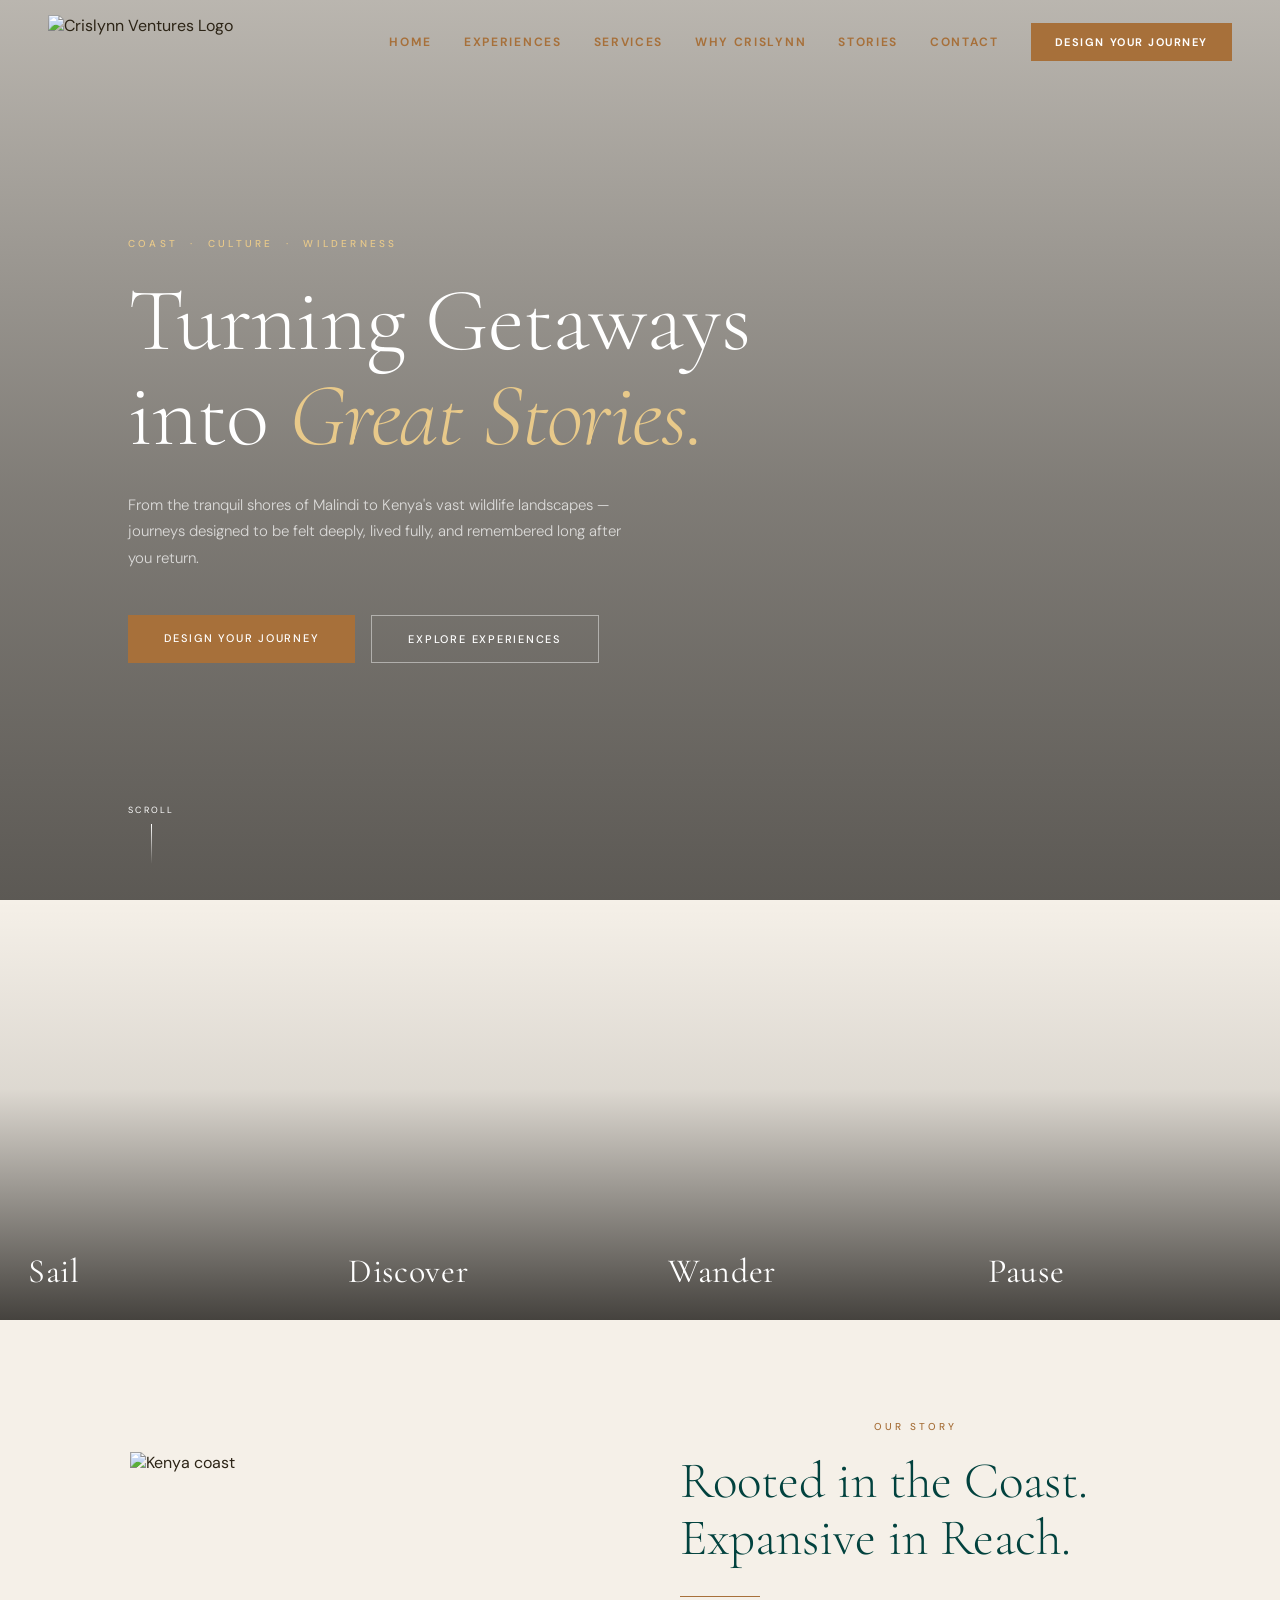
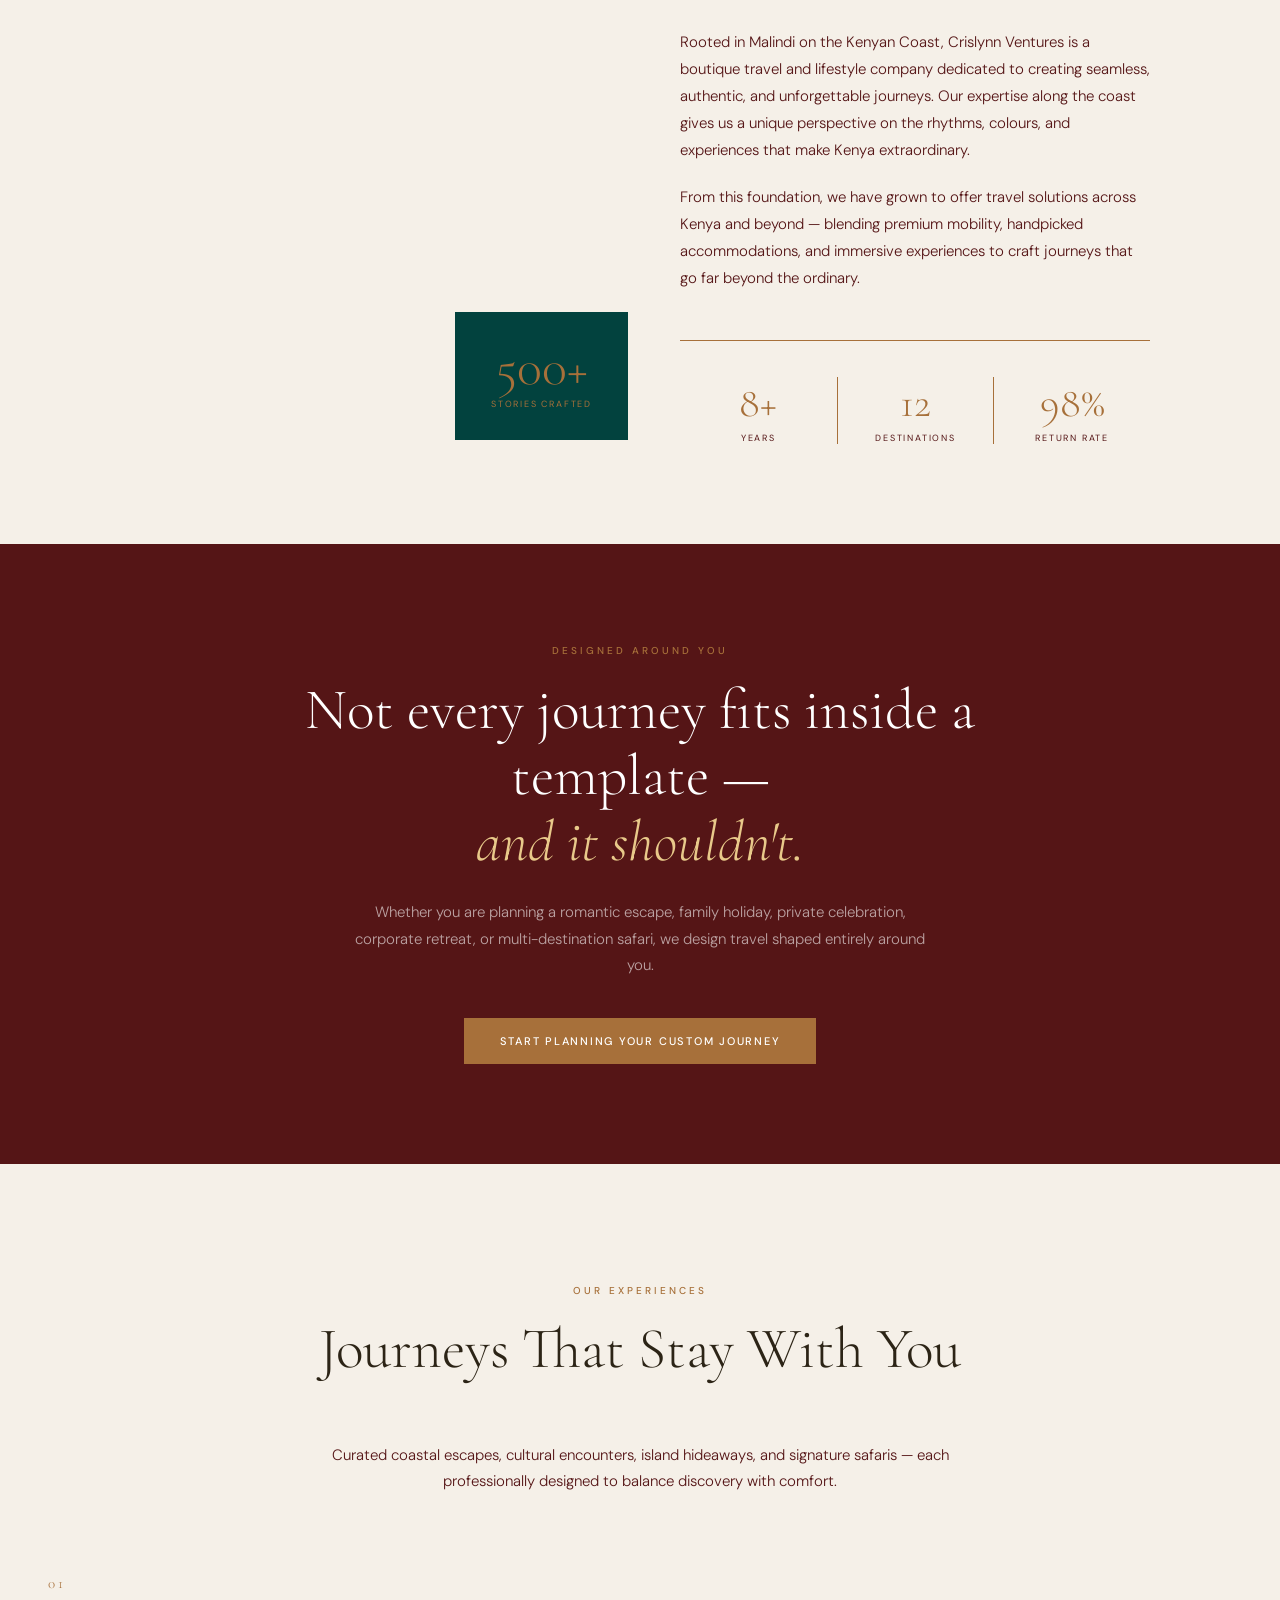
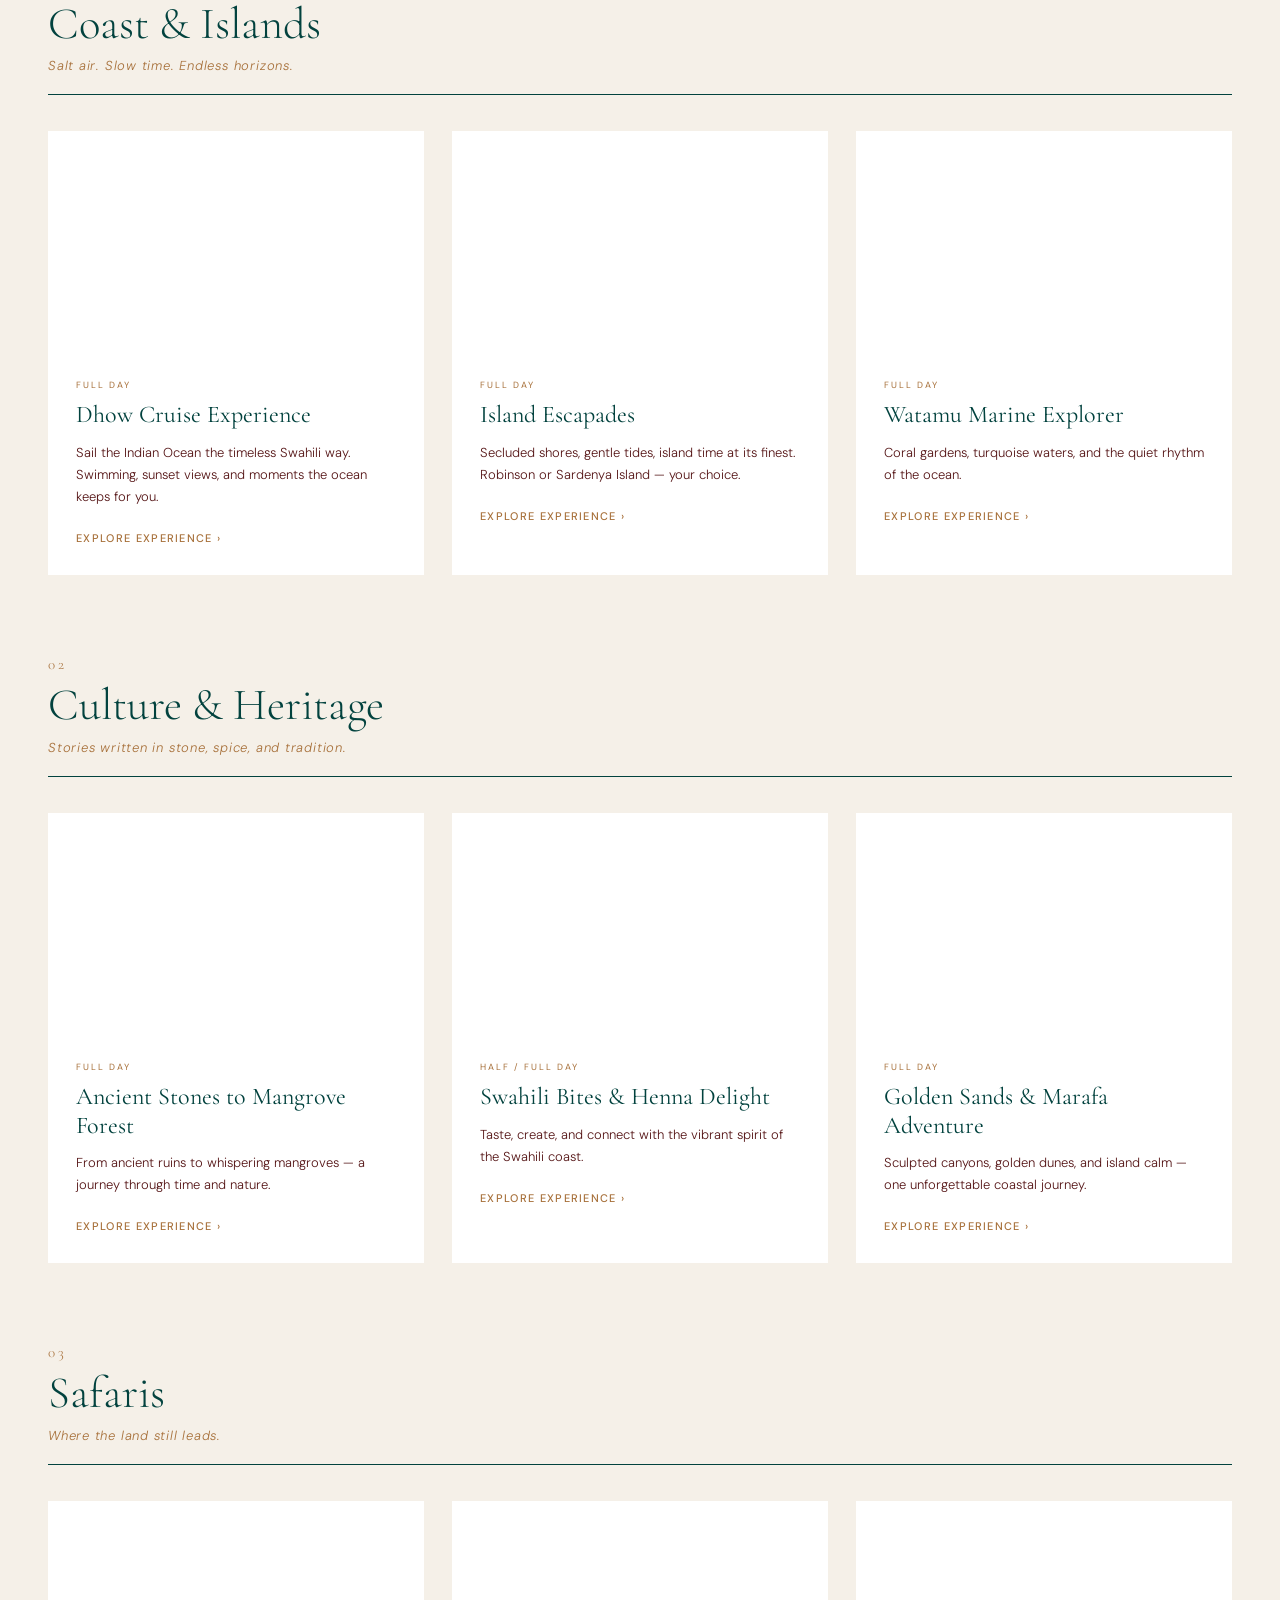
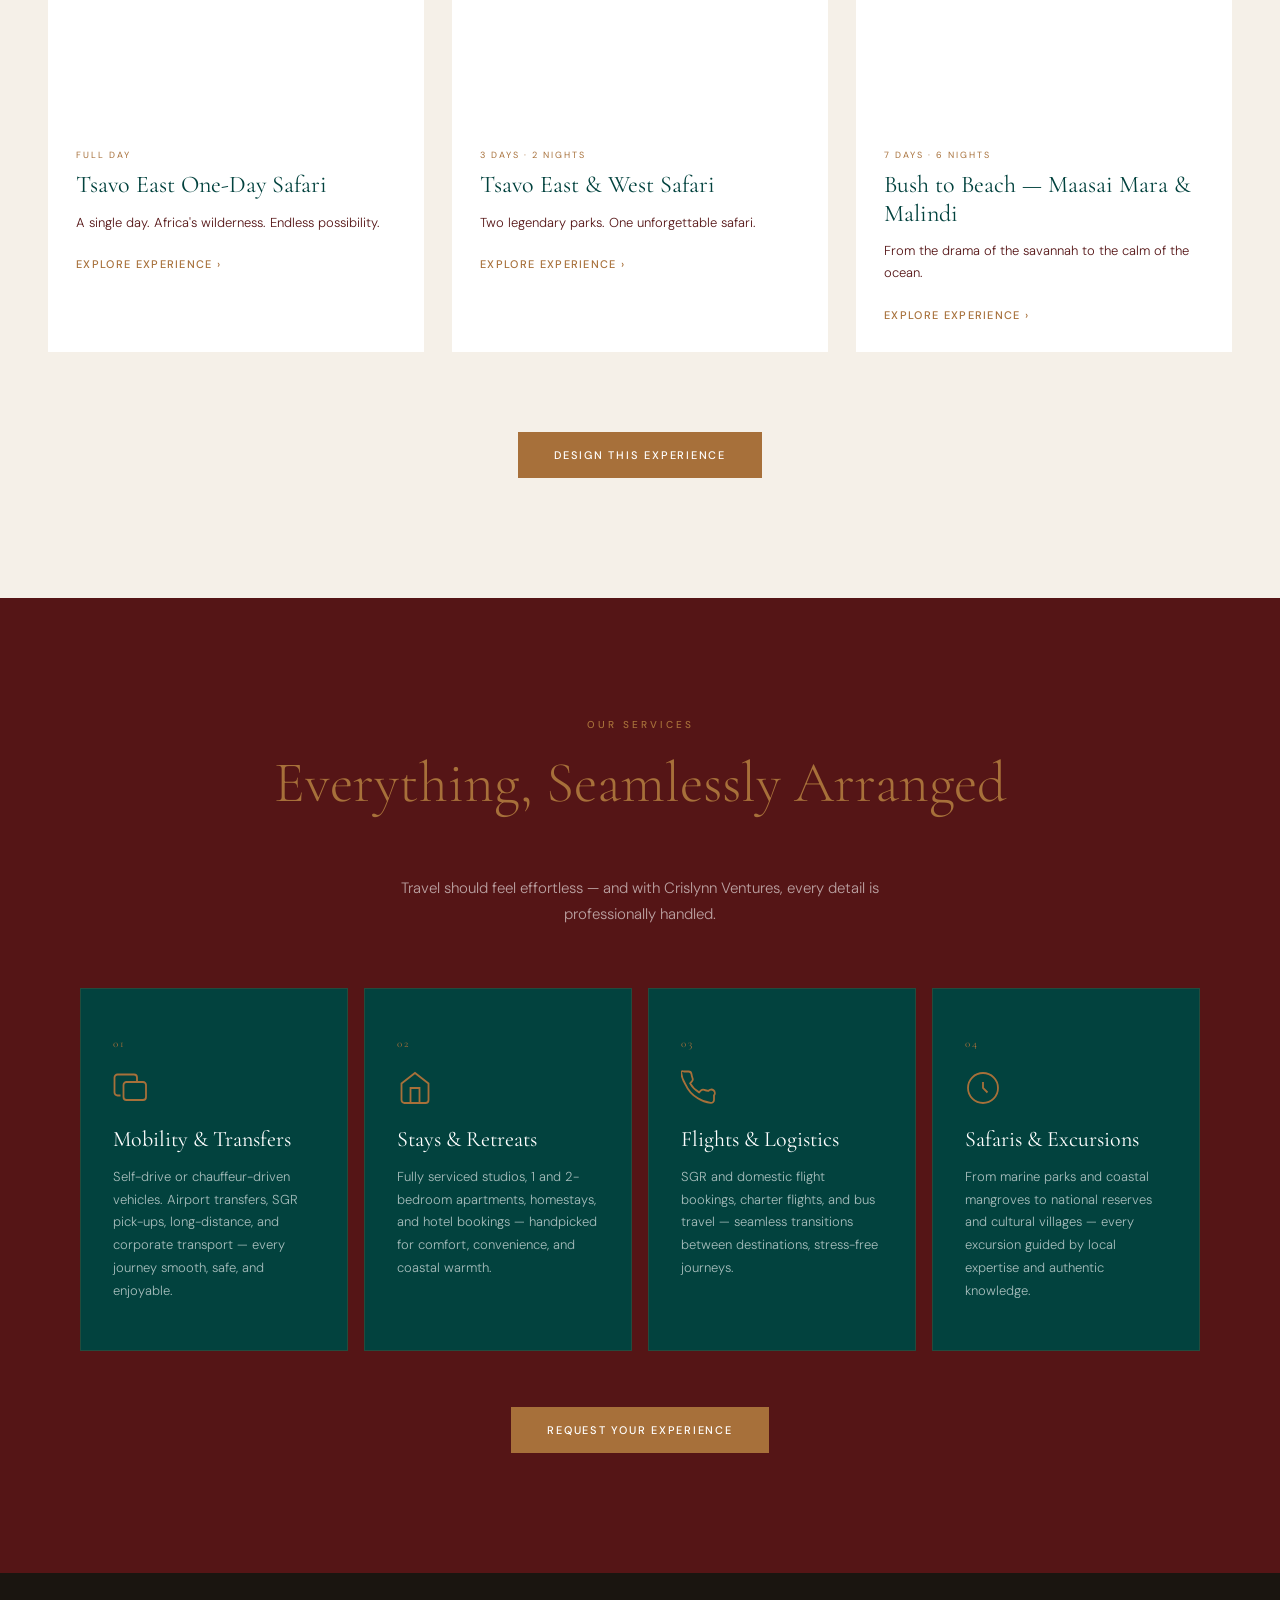
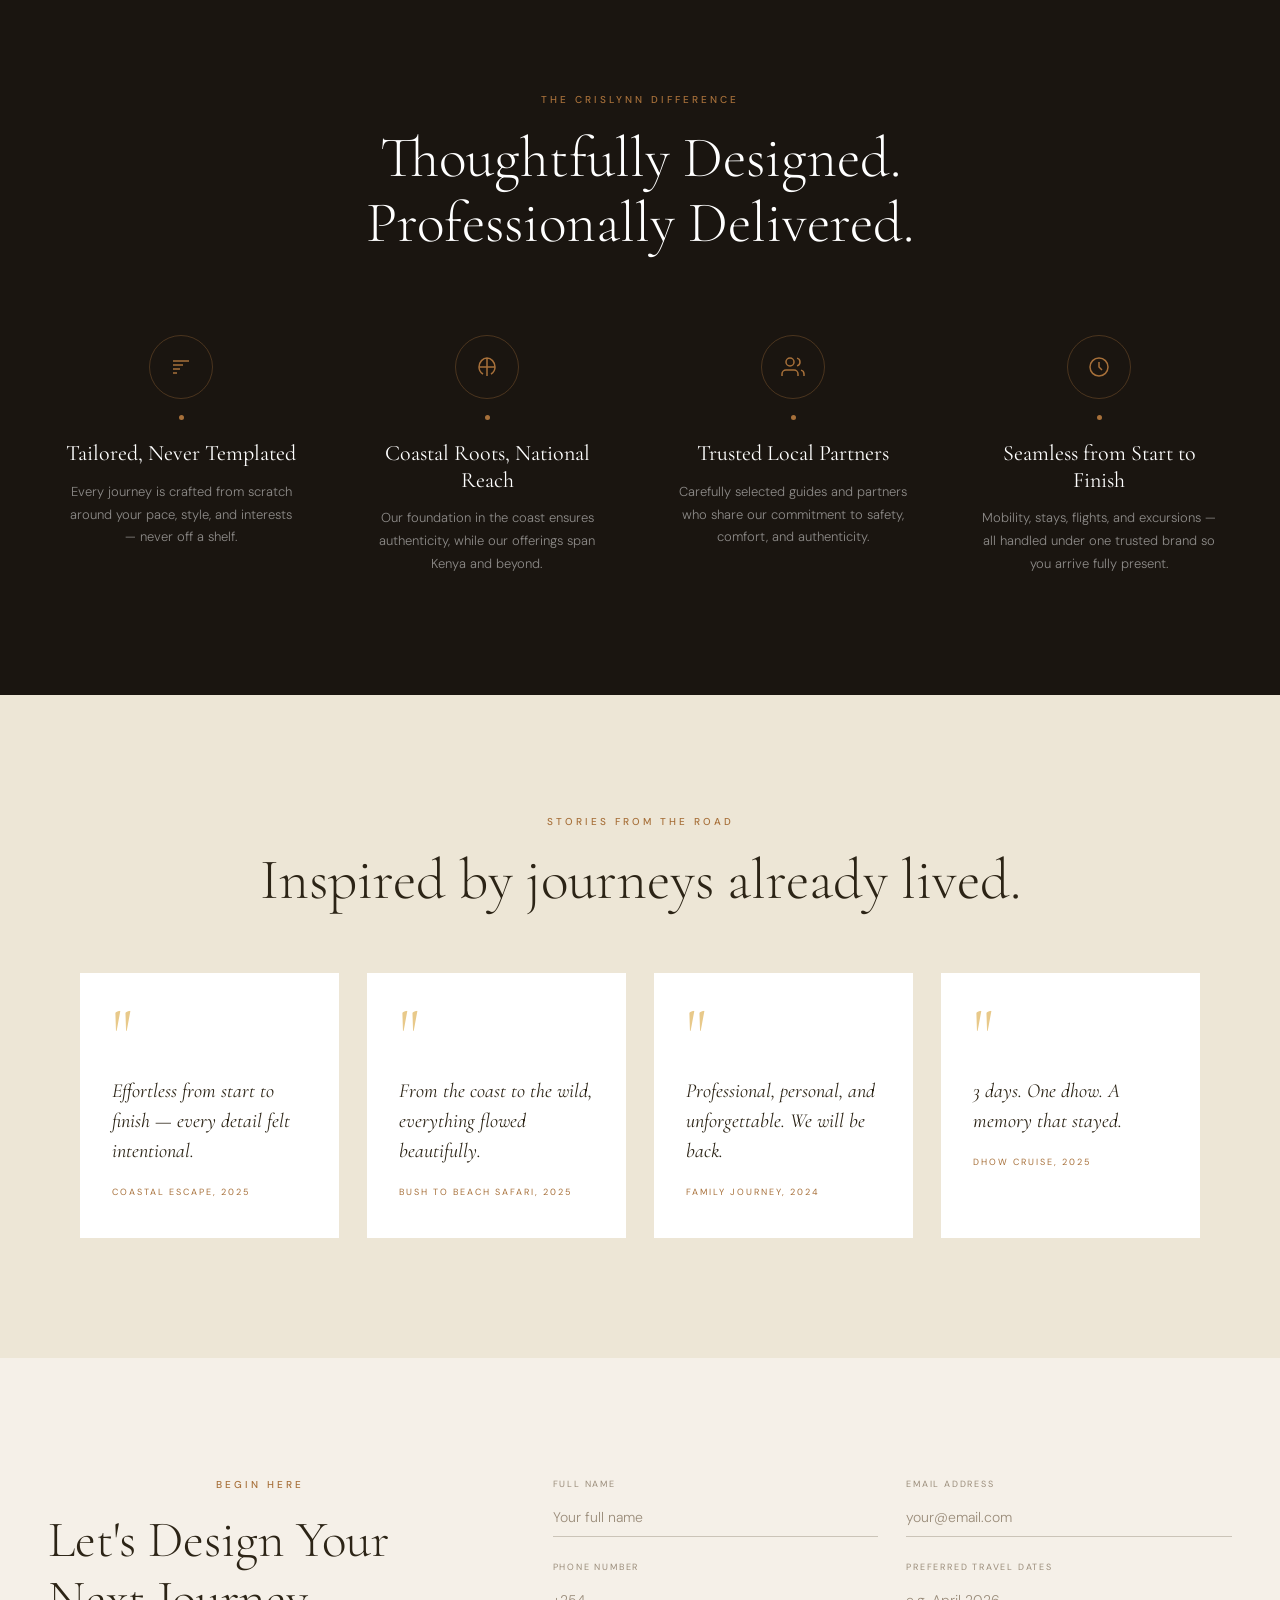
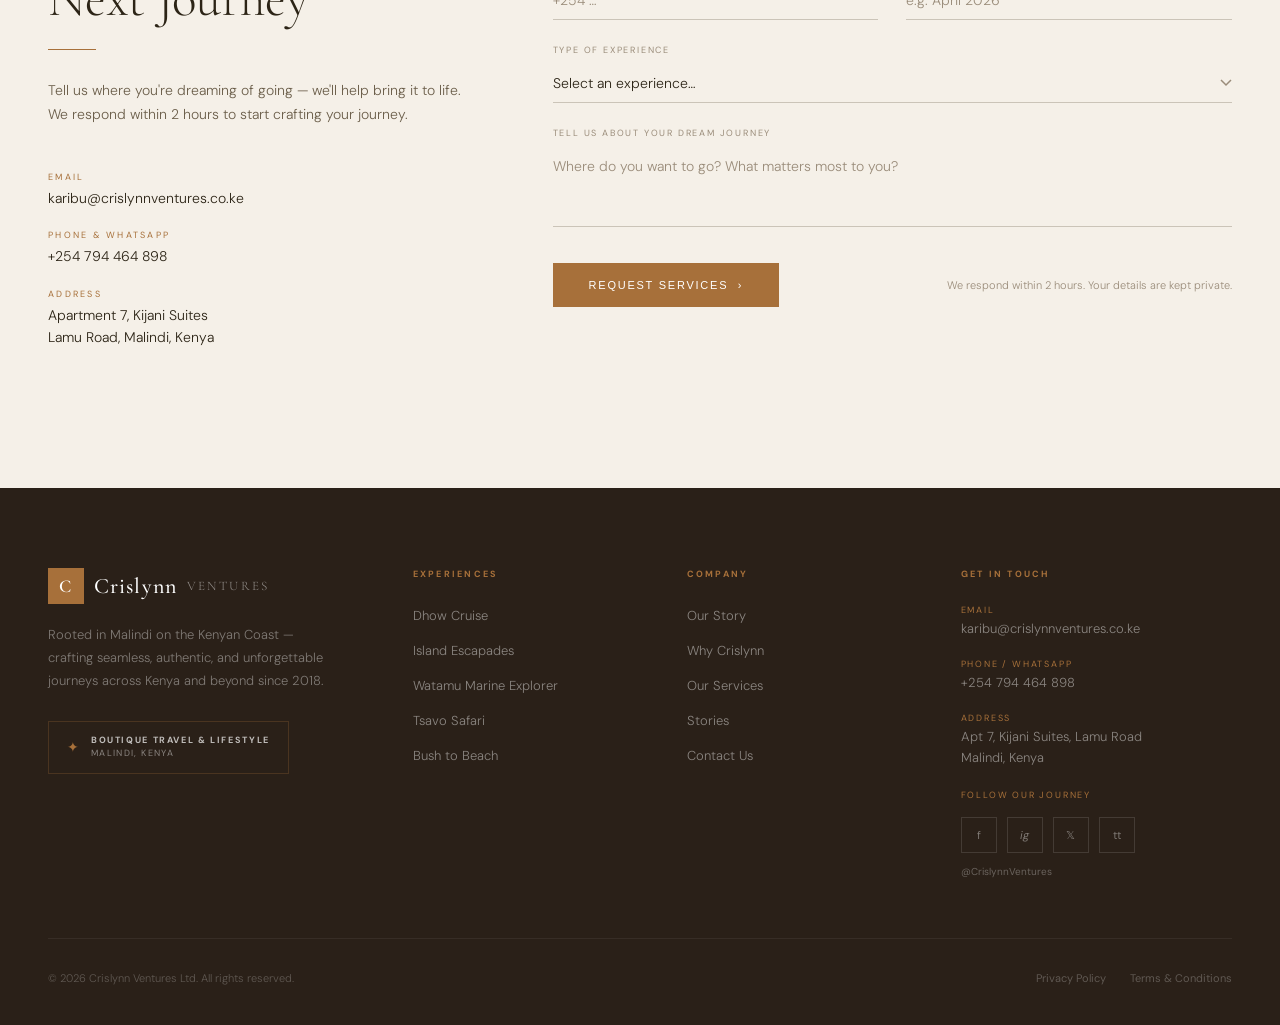
==== commit eb6e32df: "Add files via upload" ====
--- a/index.html
+++ b/index.html
@@ -14,7 +14,7 @@
 <!-- ── NAVBAR ── -->
 <nav id="navbar">
   <div class="nav-logo">
-    <span>Crislynn<br><span class="nav-logo-sub">VENTURES</span></span>
+  <img src="images/Crislynn-logo.png" alt="Crislynn Ventures Logo">
   </div>
   <ul class="nav-links">
     <li><a href="#home">Home</a></li>
@@ -52,22 +52,22 @@
 <section id="visual-strip">
   <div class="strip-grid">
     <div class="strip-card">
-      <div class="strip-img" style="background-image:url('[data-uri]')"></div>
+      <div class="strip-img" style="background-image:url('images/Sail.jpeg')"></div>
       <div class="strip-overlay"></div>
       <div class="strip-label">Sail</div>
     </div>
     <div class="strip-card">
-      <div class="strip-img" style="background-image:url('https://images.unsplash.com/photo-1516026672322-bc52d61a55d5?w=800&q=80')"></div>
+      <div class="strip-img" style="background-image:url('images/Discover.jpeg')"></div>
       <div class="strip-overlay"></div>
       <div class="strip-label">Discover</div>
     </div>
     <div class="strip-card">
-      <div class="strip-img" style="background-image:url('https://images.unsplash.com/photo-1516426122078-c23e76319801?w=800&q=80')"></div>
+      <div class="strip-img" style="background-image:url('images/Wander.jpg')"></div>
       <div class="strip-overlay"></div>
       <div class="strip-label">Wander</div>
     </div>
     <div class="strip-card">
-      <div class="strip-img" style="background-image:url('https://images.unsplash.com/photo-1571896349842-33c89424de2d?w=800&q=80')"></div>
+      <div class="strip-img" style="background-image:url('images/Pause.jpeg')"></div>
       <div class="strip-overlay"></div>
       <div class="strip-label">Pause</div>
     </div>
@@ -78,7 +78,7 @@
 <section id="about">
   <div class="about-inner">
     <div class="about-img-wrap reveal">
-      <img class="about-img" src="https://media.istockphoto.com/id/93290497/photo/beach-in-tiwi-kenya-coast-africa-near-mombasa.webp?a=1&b=1&s=612x612&w=0&k=20&c=7fbnLVH25sqG5KhD-m7A3CB5LwfXC9jkhc8CKPWzc8Y=" alt="Kenya coast" loading="lazy">
+      <img class="about-img" src="images/Ourstory.jpeg" alt="Kenya coast" loading="lazy">
       <div class="about-badge">
         <span class="badge-num">500+</span>
         <span class="badge-label">Stories Crafted</span>
@@ -134,7 +134,8 @@
       <p class="exp-cat-desc">Salt air. Slow time. Endless horizons.</p>
     </div>
     <div class="exp-cards">
-      <div class="exp-card">
+
+      <div class="exp-card" data-slug="dhow-cruise">
         <div class="exp-card-img" style="background-image:url('https://images.unsplash.com/photo-1666778439853-540bae64fa9f?w=600&auto=format&fit=crop&q=60&ixlib=rb-4.1.0&ixid=M3wxMjA3fDB8MHxzZWFyY2h8M3x8ZGhvdyUyMGJvYXR8ZW58MHx8MHx8fDA%3D')"></div>
         <div class="exp-card-body">
           <div class="exp-card-tag">Full Day</div>
@@ -152,7 +153,8 @@
           </div>
         </div>
       </div>
-      <div class="exp-card">
+
+      <div class="exp-card" data-slug="island-escapades">
         <div class="exp-card-img" style="background-image:url('https://images.unsplash.com/photo-1672841828271-54340a6fbcd3?w=600&auto=format&fit=crop&q=60&ixlib=rb-4.1.0&ixid=M3wxMjA3fDB8MHxzZWFyY2h8M3x8dHJvcGljYWwlMjBpc2xhbmR8ZW58MHx8MHx8fDA%3D')"></div>
         <div class="exp-card-body">
           <div class="exp-card-tag">Full Day</div>
@@ -170,7 +172,8 @@
           </div>
         </div>
       </div>
-      <div class="exp-card">
+
+      <div class="exp-card" data-slug="watamu-marine-explorer">
         <div class="exp-card-img" style="background-image:url('https://images.unsplash.com/photo-1627981584479-9605e4e7d1d0?w=600&auto=format&fit=crop&q=60&ixlib=rb-4.1.0&ixid=M3wxMjA3fDB8MHxzZWFyY2h8Mnx8d2F0YW11fGVufDB8fDB8fHww')"></div>
         <div class="exp-card-body">
           <div class="exp-card-tag">Full Day</div>
@@ -189,6 +192,7 @@
           </div>
         </div>
       </div>
+
     </div>
   </div>
 
@@ -200,7 +204,8 @@
       <p class="exp-cat-desc">Stories written in stone, spice, and tradition.</p>
     </div>
     <div class="exp-cards">
-      <div class="exp-card">
+
+      <div class="exp-card" data-slug="ancient-stones-mangrove">
         <div class="exp-card-img" style="background-image:url('https://images.unsplash.com/photo-1612103183244-7598b792bb05?w=600&auto=format&fit=crop&q=60&ixlib=rb-4.1.0&ixid=M3wxMjA3fDB8MHxzZWFyY2h8Nnx8bWFuZ3JvdmUlMjBmb3Jlc3R8ZW58MHx8MHx8fDA%3D')"></div>
         <div class="exp-card-body">
           <div class="exp-card-tag">Full Day</div>
@@ -219,7 +224,8 @@
           </div>
         </div>
       </div>
-      <div class="exp-card">
+
+      <div class="exp-card" data-slug="swahili-bites-henna">
         <div class="exp-card-img" style="background-image:url('https://swahilifood.com/wp-content/uploads/JPEG-image-4E04-9EAB-62-0-1.webp')"></div>
         <div class="exp-card-body">
           <div class="exp-card-tag">Half / Full Day</div>
@@ -238,8 +244,9 @@
           </div>
         </div>
       </div>
-      <div class="exp-card">
-        <div class="exp-card-img" style="background-image:url('[data-uri]')"></div>
+
+      <div class="exp-card" data-slug="golden-sands-marafa">
+        <div class="exp-card-img" style="background-image:url('https://images.unsplash.com/photo-1509316785289-025f5b846b35?w=600&auto=format&fit=crop&q=60')"></div>
         <div class="exp-card-body">
           <div class="exp-card-tag">Full Day</div>
           <h4 class="exp-card-title">Golden Sands &amp; Marafa Adventure</h4>
@@ -257,6 +264,7 @@
           </div>
         </div>
       </div>
+
     </div>
   </div>
 
@@ -268,7 +276,8 @@
       <p class="exp-cat-desc">Where the land still leads.</p>
     </div>
     <div class="exp-cards">
-      <div class="exp-card">
+
+      <div class="exp-card" data-slug="tsavo-east-one-day">
         <div class="exp-card-img" style="background-image:url('https://images.unsplash.com/photo-1516426122078-c23e76319801?w=800&q=80')"></div>
         <div class="exp-card-body">
           <div class="exp-card-tag">Full Day</div>
@@ -286,7 +295,8 @@
           </div>
         </div>
       </div>
-      <div class="exp-card">
+
+      <div class="exp-card" data-slug="tsavo-east-west">
         <div class="exp-card-img" style="background-image:url('https://images.unsplash.com/photo-1547471080-7cc2caa01a7e?w=800&q=80')"></div>
         <div class="exp-card-body">
           <div class="exp-card-tag">3 Days · 2 Nights</div>
@@ -302,7 +312,8 @@
           </div>
         </div>
       </div>
-      <div class="exp-card">
+
+      <div class="exp-card" data-slug="bush-to-beach">
         <div class="exp-card-img" style="background-image:url('https://images.unsplash.com/photo-1623743424601-12be3807f99b?w=600&auto=format&fit=crop&q=60&ixlib=rb-4.1.0&ixid=M3wxMjA3fDB8MHxzZWFyY2h8N3x8YWZyaWNhbiUyMHNhZmFyaXxlbnwwfHwwfHx8MA%3D%3D')"></div>
         <div class="exp-card-body">
           <div class="exp-card-tag">7 Days · 6 Nights</div>
@@ -322,6 +333,7 @@
           </div>
         </div>
       </div>
+
     </div>
   </div>
 
@@ -582,5 +594,6 @@
 </footer>
 
 <script src="main.js"></script>
+<script src="experiences.js"></script>
 </body>
-</html>
+</html>
--- a/styles.css
+++ b/styles.css
@@ -1,8 +1,8 @@
 *, *::before, *::after { box-sizing: border-box; margin: 0; padding: 0; }
 
 :root {
-  --gold: #B8893A;
-  --gold-light: #D4A85A;
+  --gold: #a7703a;
+  --gold-light: #c48a4a;
   --gold-pale: #E8C98A;
   --dark: #1A1510;
   --dark-mid: #2A2018;
@@ -13,6 +13,8 @@
   --text-light: #9A8C7A;
   --white: #FFFFFF;
   --nav-h: 80px;
+  --maroon: #551516;
+  --green: #02423e;
 }
 
 html { scroll-behavior: smooth; }
@@ -37,40 +39,38 @@
   transition: background 0.4s, box-shadow 0.4s;
 }
 nav.scrolled {
-  background: rgba(245,240,232,0.97);
-  box-shadow: 0 1px 0 rgba(184,137,58,0.15);
+  background: #551516;
+  box-shadow: 0 1px 0 #a7703a;
   backdrop-filter: blur(8px);
 }
-.nav-logo span {
-  font-family: 'Cormorant Garamond', serif;
-  font-size: 22px;
-  font-weight: 600;
-  color: var(--white);
-  letter-spacing: 0.05em;
-  transition: color 0.4s;
-}
-nav.scrolled .nav-logo span { color: var(--text-dark); }
+
+.nav-logo img {
+  height: 50px;
+  width: auto;
+  object-fit: contain;
+  display: block;
+}
 
 .nav-links {
   display: flex;
   align-items: center;
-  gap: 36px;
+  gap: 32px;
   list-style: none;
 }
 .nav-links a {
-  font-size: 11px;
-  font-weight: 500;
+  font-size: 12px;
+  font-weight: 650;
   letter-spacing: 0.14em;
   text-transform: uppercase;
   text-decoration: none;
-  color: rgba(255,255,255,0.85);
+  color: #a7703a;
   transition: color 0.3s;
 }
-nav.scrolled .nav-links a { color: var(--text-mid); }
-.nav-links a:hover { color: var(--gold-light); }
+nav.scrolled .nav-links a { color: #a7703a; }
+.nav-links a:hover { color: #551516; }
 
 .nav-cta {
-  background: var(--gold);
+  background: #a7703a;
   color: var(--white) !important;
   padding: 12px 24px;
   font-size: 11px !important;
@@ -80,24 +80,22 @@
   font-weight: 500;
   transition: background 0.3s !important;
 }
-.nav-cta:hover { background: var(--gold-light) !important; }
+.nav-cta:hover { background: #551516 !important; }
 
 .nav-burger {
   width: 28px;
-  height: 18px;
-  display: flex;
+  display: none;
   flex-direction: column;
-  justify-content: space-between;
+  gap: 5px;
   cursor: pointer;
-  margin-left: 20px;
 }
 .nav-burger span {
   display: block;
   height: 1.5px;
-  background: rgba(255,255,255,0.7);
+  background: #a7703a;
   transition: background 0.4s;
 }
-nav.scrolled .nav-burger span { background: var(--text-mid); }
+nav.scrolled .nav-burger span { background: #a7703a; }
 
 /* ── HERO ── */
 #hero {
@@ -106,25 +104,29 @@
   min-height: 700px;
   display: flex;
   flex-direction: column;
-  align-items: center;
+  align-items: flex-start;
   justify-content: center;
-  text-align: center;
   overflow: hidden;
 }
 .hero-bg {
   position: absolute;
   inset: 0;
-  background: linear-gradient(to bottom, rgba(10,8,5,0.3) 0%, rgba(10,8,5,0.45) 50%, rgba(10,8,5,0.6) 100%),
-              url('https://media.istockphoto.com/id/2199757590/photo/view-of-watamu-beach-at-sunset-through-a-hole-in-a-coral-rock-in-watamu-malindi-kenya.webp?a=1&b=1&s=612x612&w=0&k=20&c=7F9RaPUDU5PnNw2EQbbSO37sKh0nRFds160FvfsK_mk=') center/cover no-repeat;
+  background: linear-gradient(to bottom, rgba(10,8,5,0.25) 0%, rgba(10,8,5,0.5) 55%, rgba(10,8,5,0.65) 100%),
+              url('images/Background.jpg') center/cover no-repeat;
   transform: scale(1.05);
   transition: transform 8s ease-out;
 }
 #hero.loaded .hero-bg { transform: scale(1); }
 
+.hero-content {
+  position: relative;
+  padding: 0 10vw;
+  max-width: 900px;
+}
 .hero-eyebrow {
   font-size: 10px;
   font-weight: 500;
-  letter-spacing: 0.3em;
+  letter-spacing: 0.32em;
   text-transform: uppercase;
   color: var(--gold-pale);
   margin-bottom: 24px;
@@ -134,24 +136,24 @@
 }
 .hero-title {
   font-family: 'Cormorant Garamond', serif;
-  font-size: clamp(52px, 7vw, 96px);
+  font-size: clamp(46px, 7vw, 90px);
   font-weight: 300;
   color: var(--white);
-  line-height: 1.08;
-  max-width: 860px;
+  line-height: 1.06;
   letter-spacing: -0.01em;
   opacity: 0;
   transform: translateY(30px);
   animation: fadeUp 0.9s 0.5s forwards;
+  margin-bottom: 28px;
 }
 .hero-title em { font-style: italic; color: var(--gold-pale); }
 .hero-sub {
   font-size: 15px;
   font-weight: 300;
-  color: rgba(255,255,255,0.75);
-  max-width: 520px;
-  line-height: 1.7;
-  margin-top: 24px;
+  color: rgba(255,255,255,0.72);
+  max-width: 500px;
+  line-height: 1.75;
+  margin-bottom: 44px;
   opacity: 0;
   transform: translateY(20px);
   animation: fadeUp 0.8s 0.7s forwards;
@@ -159,13 +161,13 @@
 .hero-btns {
   display: flex;
   gap: 16px;
-  margin-top: 44px;
+  flex-wrap: wrap;
   opacity: 0;
   transform: translateY(20px);
   animation: fadeUp 0.8s 0.9s forwards;
 }
 .btn-primary {
-  background: var(--gold);
+  background: #a7703a;
   color: var(--white);
   padding: 16px 36px;
   font-size: 11px;
@@ -176,8 +178,9 @@
   border: none;
   cursor: pointer;
   transition: background 0.3s, transform 0.2s;
-}
-.btn-primary:hover { background: var(--gold-light); transform: translateY(-1px); }
+  display: inline-block;
+}
+.btn-primary:hover { background: #02423e; transform: translateY(-1px); }
 .btn-outline {
   background: transparent;
   color: var(--white);
@@ -190,14 +193,14 @@
   border: 1px solid rgba(255,255,255,0.45);
   cursor: pointer;
   transition: border-color 0.3s, background 0.3s, transform 0.2s;
-}
-.btn-outline:hover { border-color: var(--white); background: rgba(255,255,255,0.06); transform: translateY(-1px); }
+  display: inline-block;
+}
+.btn-outline:hover { border-color: var(--white); background: #02423e; transform: translateY(-1px); }
 
 .hero-scroll {
   position: absolute;
   bottom: 36px;
-  left: 50%;
-  transform: translateX(-50%);
+  left: 10vw;
   display: flex;
   flex-direction: column;
   align-items: center;
@@ -209,154 +212,323 @@
   font-size: 9px;
   letter-spacing: 0.25em;
   text-transform: uppercase;
-  color: rgba(255,255,255,0.5);
+  color: var(--white);
 }
 .scroll-line {
   width: 1px;
   height: 40px;
-  background: linear-gradient(to bottom, rgba(255,255,255,0.5), transparent);
+  background: linear-gradient(to bottom, var(--white), transparent);
   animation: scrollPulse 2s 2s infinite;
 }
 
-/* ── FOUR WAYS ── */
-#four-ways {
-  background: var(--cream);
-  padding: 100px 48px 0;
-}
-.section-eyebrow {
-  font-size: 10px;
-  font-weight: 500;
-  letter-spacing: 0.3em;
-  text-transform: uppercase;
-  color: var(--gold);
-  text-align: center;
-  margin-bottom: 20px;
-}
-.section-title {
-  font-family: 'Cormorant Garamond', serif;
-  font-size: clamp(38px, 5vw, 64px);
-  font-weight: 300;
-  color: var(--text-dark);
-  text-align: center;
-  line-height: 1.15;
-  margin-bottom: 60px;
-}
-.cards-grid {
+/* ── VISUAL STRIP ── */
+#visual-strip { width: 100%; }
+.strip-grid {
   display: grid;
   grid-template-columns: repeat(4, 1fr);
-  overflow: hidden;
-}
-.card {
+  height: 420px;
+}
+.strip-card {
   position: relative;
-  height: 520px;
   overflow: hidden;
   cursor: pointer;
 }
-.card-img {
-  position: absolute;
-  inset: 0;
+.strip-img {
+  position: absolute; inset: 0;
   background-size: cover;
   background-position: center;
   transition: transform 0.7s ease;
 }
-.card:hover .card-img { transform: scale(1.06); }
-.card-overlay {
+.strip-card:hover .strip-img { transform: scale(1.07); }
+.strip-overlay {
+  position: absolute; inset: 0;
+  background: linear-gradient(to top, rgba(10,8,5,0.75) 0%, rgba(10,8,5,0.1) 55%, transparent 100%);
+}
+.strip-label {
   position: absolute;
-  inset: 0;
-  background: linear-gradient(to top, rgba(10,8,5,0.85) 0%, rgba(10,8,5,0.2) 50%, transparent 100%);
-}
-.card-content {
-  position: absolute;
-  bottom: 0; left: 0; right: 0;
-  padding: 32px 28px;
-  transform: translateY(8px);
-  transition: transform 0.4s;
-}
-.card:hover .card-content { transform: translateY(0); }
-.card-num { font-size: 10px; letter-spacing: 0.2em; color: var(--gold-pale); opacity: 0.7; margin-bottom: 8px; }
-.card-tag { font-size: 9px; letter-spacing: 0.25em; text-transform: uppercase; color: var(--gold-pale); margin-bottom: 10px; }
-.card-title {
-  font-family: 'Cormorant Garamond', serif;
-  font-size: 36px;
+  bottom: 28px; left: 28px;
+  font-family: 'Cormorant Garamond', serif;
+  font-size: 34px;
   font-weight: 400;
   color: var(--white);
-  line-height: 1.1;
-  margin-bottom: 12px;
-}
-.card-desc {
-  font-size: 13px;
-  font-weight: 300;
-  color: rgba(255,255,255,0.75);
-  line-height: 1.65;
-  max-height: 0;
-  overflow: hidden;
-  transition: max-height 0.4s ease, opacity 0.4s;
-  opacity: 0;
-}
-.card:hover .card-desc { max-height: 80px; opacity: 1; }
-
-/* ── OUR STORY ── */
-#our-story {
-  background: var(--cream);
-  padding: 120px 48px;
+  letter-spacing: 0.02em;
+}
+
+/* ── ABOUT ── */
+#about { background: var(--cream); padding: 100px 130px; }
+.about-inner {
   display: grid;
   grid-template-columns: 1fr 1fr;
   gap: 80px;
   align-items: center;
-  max-width: 1400px;
+  max-width: 1300px;
   margin: 0 auto;
 }
-.story-img-wrap { position: relative; }
-.story-img { width: 100%; height: 580px; object-fit: cover; display: block; }
-.story-badge {
+.about-img-wrap { position: relative; }
+.about-img { width: 100%; height: 560px; object-fit: cover; display: block; }
+.about-badge {
   position: absolute;
   bottom: -28px; right: -28px;
-  background: var(--dark);
-  padding: 32px 36px;
+  background: #02423e;
+  padding: 30px 36px;
   text-align: center;
 }
-.story-badge .badge-num {
+.badge-num {
   font-family: 'Cormorant Garamond', serif;
   font-size: 52px;
   font-weight: 300;
-  color: var(--gold);
+  color: #a7703a;
   line-height: 1;
   display: block;
 }
-.story-badge .badge-label {
+.badge-label {
   font-size: 9px;
   letter-spacing: 0.2em;
   text-transform: uppercase;
-  color: rgba(232,201,138,0.65);
+  color: #a7703a;
   margin-top: 4px;
   display: block;
 }
-.story-text .section-eyebrow { text-align: left; }
-.story-title {
-  font-family: 'Cormorant Garamond', serif;
-  font-size: clamp(40px, 4vw, 58px);
-  font-weight: 300;
-  color: var(--text-dark);
+.about-title {
+  font-family: 'Cormorant Garamond', serif;
+  font-size: clamp(36px, 4vw, 54px);
+  font-weight: 300;
+  color: #02423e;
   line-height: 1.12;
   margin-bottom: 28px;
 }
-.story-divider { width: 48px; height: 1px; background: var(--gold); margin-bottom: 32px; }
-.story-p { font-size: 15px; font-weight: 300; color: var(--text-mid); line-height: 1.8; margin-bottom: 20px; }
-.story-stats {
+.story-divider { width: 80px; height: 1px; background: #a7703a; margin-bottom: 32px; }
+.about-p { font-size: 15px; font-weight: 300; color: #551516; line-height: 1.8; margin-bottom: 20px; }
+.about-stats {
   display: grid;
   grid-template-columns: repeat(3, 1fr);
-  border-top: 1px solid rgba(184,137,58,0.2);
+  border-top: 1px solid #a7703a;
   margin-top: 48px;
   padding-top: 36px;
 }
 .stat { text-align: center; }
-.stat + .stat { border-left: 1px solid rgba(184,137,58,0.15); }
-.stat-num { font-family: 'Cormorant Garamond', serif; font-size: 42px; font-weight: 300; color: var(--gold); display: block; }
-.stat-label { font-size: 9px; letter-spacing: 0.2em; text-transform: uppercase; color: var(--text-light); margin-top: 4px; display: block; }
+.stat + .stat { border-left: 1px solid #a7703a; }
+.stat-num { font-family: 'Cormorant Garamond', serif; font-size: 42px; font-weight: 300; color: #a7703a; display: block; }
+.stat-label { font-size: 9px; letter-spacing: 0.2em; text-transform: uppercase; color: #551516; margin-top: 4px; display: block; }
+
+/* ── CUSTOM BANNER ── */
+#custom-banner {
+  background: #551516;
+  padding: 100px 48px;
+  text-align: center;
+}
+.custom-inner { max-width: 800px; margin: 0 auto; }
+.custom-title {
+  font-family: 'Cormorant Garamond', serif;
+  font-size: clamp(34px, 4.5vw, 58px);
+  font-weight: 300;
+  color: var(--white);
+  line-height: 1.15;
+  margin-bottom: 24px;
+}
+.custom-title em { font-style: italic; color: var(--gold-pale); }
+.custom-sub {
+  font-size: 15px;
+  font-weight: 300;
+  color: rgba(255,255,255,0.6);
+  line-height: 1.75;
+  margin-bottom: 40px;
+  max-width: 600px;
+  margin-left: auto;
+  margin-right: auto;
+}
+
+/* ── EXPERIENCES ── */
+#experiences { background: var(--cream); padding: 120px 48px; }
+.experiences-header {
+  text-align: center;
+  max-width: 700px;
+  margin: 0 auto 80px;
+}
+.experiences-intro {
+  font-size: 15px;
+  font-weight: 300;
+  color: #551516;
+  line-height: 1.75;
+  margin-top: 20px;
+}
+.exp-category { margin-bottom: 80px; }
+.exp-cat-label {
+  margin-bottom: 36px;
+  padding-bottom: 20px;
+  border-bottom: 1px solid #02423e;
+}
+.exp-cat-eyebrow {
+  font-family: 'Cormorant Garamond', serif;
+  font-size: 15px;
+  font-weight: 300;
+  letter-spacing: 0.2em;
+  color: #a7703a;
+  display: block;
+  margin-bottom: 8px;
+}
+.exp-cat-title {
+  font-family: 'Cormorant Garamond', serif;
+  font-size: clamp(30px, 3.5vw, 46px);
+  font-weight: 300;
+  color: #02423e;
+  line-height: 1.1;
+  margin-bottom: 8px;
+}
+.exp-cat-desc {
+  font-size: 13px;
+  font-weight: 300;
+  color: #a7703a;
+  letter-spacing: 0.06em;
+  font-style: italic;
+}
+.exp-cards {
+  display: grid;
+  grid-template-columns: repeat(3, 1fr);
+  gap: 28px;
+}
+.exp-card {
+  background: var(--white);
+  overflow: hidden;
+  transition: transform 0.3s, box-shadow 0.3s;
+}
+.exp-card:hover { transform: translateY(-4px); box-shadow: 0 12px 40px rgba(44,36,22,0.1); }
+.exp-card-img {
+  height: 220px;
+  background-size: cover;
+  background-position: center;
+  transition: transform 0.6s ease;
+}
+.exp-card:hover .exp-card-img { transform: scale(1.04); }
+.exp-card-body { padding: 28px; }
+.exp-card-tag {
+  font-size: 9px;
+  letter-spacing: 0.22em;
+  text-transform: uppercase;
+  color: #a7703a;
+  margin-bottom: 10px;
+}
+.exp-card-title {
+  font-family: 'Cormorant Garamond', serif;
+  font-size: 24px;
+  font-weight: 400;
+  color: #02423e;
+  line-height: 1.2;
+  margin-bottom: 12px;
+}
+.exp-card-desc {
+  font-size: 13px;
+  font-weight: 300;
+  color: #551516;
+  line-height: 1.7;
+  margin-bottom: 18px;
+}
+.exp-toggle {
+  font-family: 'DM Sans', sans-serif;
+  font-size: 11px;
+  font-weight: 500;
+  letter-spacing: 0.12em;
+  text-transform: uppercase;
+  color: #a7703a;
+  background: none;
+  border: none;
+  cursor: pointer;
+  padding: 0;
+  transition: color 0.2s;
+}
+.exp-toggle:hover { color: #02423e; }
+.exp-itinerary {
+  max-height: 0;
+  overflow: hidden;
+  transition: max-height 0.5s ease, opacity 0.4s;
+  opacity: 0;
+  margin-top: 0;
+}
+.exp-itinerary.open {
+  max-height: 400px;
+  opacity: 1;
+  margin-top: 16px;
+}
+.exp-itinerary ul {
+  list-style: none;
+  border-top: 1px solid #a7703a;
+  padding-top: 16px;
+}
+.exp-itinerary ul li {
+  font-size: 13px;
+  font-weight: 300;
+  color: #551516;
+  line-height: 1.65;
+  padding: 5px 0 5px 16px;
+  position: relative;
+}
+.exp-itinerary ul li::before {
+  content: '–';
+  position: absolute;
+  left: 0;
+  color: #a7703a;
+}
+.experiences-cta { text-align: center; margin-top: 60px; }
+
+/* ── SERVICES ── */
+#services { background: #551516; padding: 120px 80px; }
+.services-inner { max-width: 1200px; margin: 0 auto; }
+
+#services .section-title { color: #a7703a; }
+
+.services-sub {
+  font-size: 15px;
+  font-weight: 300;
+  color: rgba(255,255,255,0.6);
+  line-height: 1.75;
+  max-width: 560px;
+  margin: 20px auto 60px;
+  text-align: center;
+}
+.services-grid {
+  display: grid;
+  grid-template-columns: repeat(4, 1fr);
+  gap: 16px;
+}
+.service-item {
+  padding: 48px 32px;
+  background: #02423e;
+  border: 1px solid rgba(167,112,58,0.2);
+  transition: background 0.3s;
+}
+.service-item:hover { background: #035249; }
+.service-num {
+  font-family: 'Cormorant Garamond', serif;
+  font-size: 11px;
+  letter-spacing: 0.2em;
+  color: #a7703a;
+  margin-bottom: 20px;
+}
+.service-icon {
+  width: 36px; height: 36px;
+  color: #a7703a;
+  margin-bottom: 20px;
+}
+.service-icon svg { width: 100%; height: 100%; }
+.service-name {
+  font-family: 'Cormorant Garamond', serif;
+  font-size: 22px;
+  font-weight: 400;
+  color: var(--white);
+  line-height: 1.2;
+  margin-bottom: 14px;
+}
+.service-desc {
+  font-size: 13px;
+  font-weight: 300;
+  color: rgba(255,255,255,0.65);
+  line-height: 1.75;
+}
+.services-cta { text-align: center; margin-top: 56px; }
 
 /* ── WHY US ── */
 #why-us { background: var(--dark); padding: 120px 48px; }
-#why-us .section-eyebrow { color: var(--gold); }
+#why-us .section-eyebrow { color: #a7703a; }
 #why-us .section-title { color: var(--white); margin-bottom: 80px; }
 .pillars-grid {
   display: grid;
@@ -368,21 +540,67 @@
 .pillar { text-align: center; padding: 0 16px; }
 .pillar-icon {
   width: 64px; height: 64px;
-  border: 1px solid rgba(184,137,58,0.35);
+  border: 1px solid rgba(167,112,58,0.35);
   border-radius: 50%;
   display: flex;
   align-items: center;
   justify-content: center;
   margin: 0 auto 16px;
-  color: var(--gold);
+  color: #a7703a;
 }
 .pillar-icon svg { width: 24px; height: 24px; }
-.pillar-dot { width: 5px; height: 5px; background: var(--gold); border-radius: 50%; margin: 0 auto 20px; }
-.pillar-name { font-size: 10px; font-weight: 500; letter-spacing: 0.18em; text-transform: uppercase; color: var(--white); margin-bottom: 16px; }
+.pillar-dot { width: 5px; height: 5px; background: #a7703a; border-radius: 50%; margin: 0 auto 20px; }
+.pillar-name {
+  font-family: 'Cormorant Garamond', serif;
+  font-size: 22px;
+  font-weight: 400;
+  color: var(--white);
+  margin-bottom: 14px;
+  line-height: 1.2;
+}
 .pillar-desc { font-size: 13px; font-weight: 300; color: rgba(255,255,255,0.5); line-height: 1.75; }
 
+/* ── STORIES ── */
+#stories { background: var(--cream-warm); padding: 120px 80px; }
+#stories .section-title { text-align: center; margin-bottom: 60px; }
+.stories-inner { max-width: 1200px; margin: 0 auto; }
+.stories-grid {
+  display: grid;
+  grid-template-columns: repeat(4, 1fr);
+  gap: 28px;
+}
+.story-quote {
+  padding: 40px 32px;
+  background: var(--white);
+  position: relative;
+}
+.quote-mark {
+  font-family: 'Cormorant Garamond', serif;
+  font-size: 72px;
+  font-weight: 300;
+  color: var(--gold-pale);
+  line-height: 0.6;
+  margin-bottom: 20px;
+  display: block;
+}
+.quote-text {
+  font-family: 'Cormorant Garamond', serif;
+  font-size: 20px;
+  font-weight: 400;
+  font-style: italic;
+  color: var(--text-dark);
+  line-height: 1.5;
+  margin-bottom: 20px;
+}
+.quote-source {
+  font-size: 9px;
+  letter-spacing: 0.22em;
+  text-transform: uppercase;
+  color: #a7703a;
+}
+
 /* ── CONTACT ── */
-#contact { background: var(--cream-warm); padding: 120px 48px; }
+#contact { background: var(--cream); padding: 120px 48px; }
 .contact-inner {
   max-width: 1200px;
   margin: 0 auto;
@@ -391,7 +609,6 @@
   gap: 80px;
   align-items: start;
 }
-.contact-left .section-eyebrow { text-align: left; }
 .contact-title {
   font-family: 'Cormorant Garamond', serif;
   font-size: clamp(36px, 4vw, 54px);
@@ -400,11 +617,11 @@
   line-height: 1.15;
   margin-bottom: 20px;
 }
-.contact-divider { width: 48px; height: 1px; background: var(--gold); margin-bottom: 28px; }
+.contact-divider { width: 48px; height: 1px; background: #a7703a; margin-bottom: 28px; }
 .contact-tagline { font-size: 14px; font-weight: 300; color: var(--text-mid); line-height: 1.75; margin-bottom: 44px; }
 .contact-detail { margin-bottom: 20px; }
-.contact-detail-label { font-size: 9px; letter-spacing: 0.25em; text-transform: uppercase; color: var(--gold); margin-bottom: 4px; }
-.contact-detail-value { font-size: 14px; font-weight: 300; color: var(--text-dark); }
+.contact-detail-label { font-size: 9px; letter-spacing: 0.25em; text-transform: uppercase; color: #a7703a; margin-bottom: 4px; }
+.contact-detail-value { font-size: 14px; font-weight: 300; color: var(--text-dark); line-height: 1.6; }
 
 .contact-form { display: grid; grid-template-columns: 1fr 1fr; gap: 24px 28px; }
 .form-field { display: flex; flex-direction: column; }
@@ -429,14 +646,35 @@
 .form-field textarea::placeholder { color: var(--text-light); }
 .form-field input:focus,
 .form-field select:focus,
-.form-field textarea:focus { border-bottom-color: var(--gold); }
+.form-field textarea:focus { border-bottom-color: #a7703a; }
 .form-field textarea { resize: none; min-height: 80px; }
 .form-field select {
   background: url("data:image/svg+xml,%3Csvg xmlns='http://www.w3.org/2000/svg' width='12' height='8' viewBox='0 0 12 8'%3E%3Cpath d='M1 1l5 5 5-5' stroke='%239A8C7A' fill='none' stroke-width='1.5'/%3E%3C/svg%3E") right center no-repeat;
   cursor: pointer;
 }
-.form-submit-row { grid-column: 1 / -1; display: flex; align-items: center; justify-content: space-between; margin-top: 12px; }
+.form-submit-row { grid-column: 1 / -1; display: flex; align-items: center; justify-content: space-between; margin-top: 12px; flex-wrap: wrap; gap: 12px; }
 .form-note { font-size: 11px; color: var(--text-light); font-weight: 300; }
+
+/* ── SECTION COMMONS ── */
+.section-eyebrow {
+  font-size: 10px;
+  font-weight: 500;
+  letter-spacing: 0.3em;
+  text-transform: uppercase;
+  color: #a7703a;
+  text-align: center;
+  margin-bottom: 20px;
+  display: block;
+}
+.section-title {
+  font-family: 'Cormorant Garamond', serif;
+  font-size: clamp(36px, 4.5vw, 60px);
+  font-weight: 300;
+  color: var(--text-dark);
+  text-align: center;
+  line-height: 1.12;
+  margin-bottom: 60px;
+}
 
 /* ── FOOTER ── */
 footer { background: var(--dark-mid); padding: 80px 48px 40px; }
@@ -450,42 +688,80 @@
   border-bottom: 1px solid rgba(255,255,255,0.06);
 }
 .footer-brand p { font-size: 13px; font-weight: 300; color: rgba(255,255,255,0.4); line-height: 1.75; margin: 20px 0 28px; max-width: 280px; }
-.footer-badge { display: inline-flex; align-items: center; gap: 12px; border: 1px solid rgba(184,137,58,0.25); padding: 12px 18px; }
-.footer-badge-dot { width: 24px; height: 24px; border: 1px solid var(--gold); border-radius: 50%; display: flex; align-items: center; justify-content: center; color: var(--gold); font-size: 11px; flex-shrink: 0; }
+.footer-badge { display: inline-flex; align-items: center; gap: 12px; border: 1px solid rgba(167,112,58,0.25); padding: 12px 18px; }
+.footer-badge-dot { color: #a7703a; font-size: 14px; }
 .footer-badge-text { font-size: 9px; letter-spacing: 0.15em; text-transform: uppercase; color: rgba(255,255,255,0.45); line-height: 1.5; }
 .footer-badge-text strong { display: block; color: rgba(255,255,255,0.7); letter-spacing: 0.18em; }
-.footer-col h4 { font-size: 9px; letter-spacing: 0.25em; text-transform: uppercase; color: var(--gold); margin-bottom: 24px; }
+.footer-col h4 { font-size: 9px; letter-spacing: 0.25em; text-transform: uppercase; color: #a7703a; margin-bottom: 24px; }
 .footer-col ul { list-style: none; }
 .footer-col ul li { margin-bottom: 14px; }
 .footer-col ul li a { font-size: 13px; font-weight: 300; color: rgba(255,255,255,0.45); text-decoration: none; transition: color 0.3s; }
 .footer-col ul li a:hover { color: var(--gold-pale); }
 .footer-contact-item { margin-bottom: 18px; }
-.footer-contact-item .label { font-size: 9px; letter-spacing: 0.2em; text-transform: uppercase; color: var(--gold); margin-bottom: 3px; }
-.footer-contact-item .value { font-size: 13px; font-weight: 300; color: rgba(255,255,255,0.45); }
-.footer-socials { display: flex; gap: 10px; margin-top: 28px; }
-.social-btn { width: 36px; height: 36px; border: 1px solid rgba(255,255,255,0.12); display: flex; align-items: center; justify-content: center; color: rgba(255,255,255,0.4); text-decoration: none; font-size: 13px; transition: border-color 0.3s, color 0.3s; }
-.social-btn:hover { border-color: var(--gold); color: var(--gold); }
-.footer-bottom { max-width: 1200px; margin: 32px auto 0; display: flex; align-items: center; justify-content: space-between; }
+.footer-contact-item .label { font-size: 9px; letter-spacing: 0.2em; text-transform: uppercase; color: #a7703a; margin-bottom: 3px; }
+.footer-contact-item .value { font-size: 13px; font-weight: 300; color: rgba(255,255,255,0.45); line-height: 1.6; }
+.footer-socials { display: flex; gap: 10px; margin-top: 16px; }
+.social-btn { width: 36px; height: 36px; border: 1px solid rgba(255,255,255,0.12); display: flex; align-items: center; justify-content: center; color: rgba(255,255,255,0.4); text-decoration: none; font-size: 11px; transition: border-color 0.3s, color 0.3s; }
+.social-btn:hover { border-color: #a7703a; color: #a7703a; }
+.footer-bottom { max-width: 1200px; margin: 32px auto 0; display: flex; align-items: center; justify-content: space-between; flex-wrap: wrap; gap: 12px; }
 .footer-bottom p { font-size: 11px; color: rgba(255,255,255,0.25); font-weight: 300; }
 .footer-bottom-links { display: flex; gap: 24px; }
 .footer-bottom-links a { font-size: 11px; color: rgba(255,255,255,0.25); text-decoration: none; transition: color 0.3s; }
 .footer-bottom-links a:hover { color: var(--gold-pale); }
-
-.footer-logo { font-family: 'Cormorant Garamond', serif; font-size: 22px; font-weight: 500; color: var(--white); letter-spacing: 0.05em; display: flex; align-items: center; gap: 10px; }
-.logo-mark { width: 36px; height: 36px; background: var(--gold); display: flex; align-items: center; justify-content: center; font-size: 18px; color: var(--white); font-weight: 600; }
+.footer-logo { font-family: 'Cormorant Garamond', serif; font-size: 22px; font-weight: 500; color: var(--white); letter-spacing: 0.05em; display: flex; align-items: center; gap: 10px; line-height: 1.2; }
+.logo-mark { width: 36px; height: 36px; background: #a7703a; display: flex; align-items: center; justify-content: center; font-size: 18px; color: var(--white); font-weight: 600; flex-shrink: 0; }
 
 /* ── ANIMATIONS ── */
 @keyframes fadeUp { to { opacity: 1; transform: translateY(0); } }
 @keyframes scrollPulse {
-  0%, 100% { opacity: 0.5; transform: scaleY(1); }
-  50% { opacity: 1; transform: scaleY(1.2); }
-}
-.reveal { opacity: 0; transform: translateY(32px); transition: opacity 0.7s ease, transform 0.7s ease; }
+  0%, 100% { opacity: 0.5; }
+  50% { opacity: 1; }
+}
+.reveal { opacity: 0; transform: translateY(28px); transition: opacity 0.7s ease, transform 0.7s ease; }
 .reveal.visible { opacity: 1; transform: translateY(0); }
 .reveal-delay-1 { transition-delay: 0.1s; }
 .reveal-delay-2 { transition-delay: 0.2s; }
 .reveal-delay-3 { transition-delay: 0.3s; }
-.reveal-delay-4 { transition-delay: 0.4s; }
 
 .section-full { width: 100%; }
 select option { background: var(--cream-warm); color: var(--text-dark); }
+
+/* ── RESPONSIVE ── */
+@media (max-width: 1100px) {
+  .exp-cards { grid-template-columns: repeat(2, 1fr); }
+  .stories-grid { grid-template-columns: repeat(2, 1fr); }
+  .services-grid { grid-template-columns: repeat(2, 1fr); }
+  .pillars-grid { grid-template-columns: repeat(2, 1fr); }
+  .footer-inner { grid-template-columns: 1fr 1fr; }
+}
+@media (max-width: 900px) {
+  .about-inner { grid-template-columns: 1fr; gap: 60px; }
+  .contact-inner { grid-template-columns: 1fr; }
+  .strip-grid { grid-template-columns: repeat(2, 1fr); height: auto; }
+  .strip-card { height: 280px; }
+}
+@media (max-width: 768px) {
+  nav { padding: 0 24px; }
+  .nav-links { display: none; }
+  .nav-burger { display: flex; }
+  #about { padding: 80px 24px; }
+  #experiences { padding: 80px 24px; }
+  #services { padding: 80px 24px; }
+  #why-us { padding: 80px 24px; }
+  #stories { padding: 80px 24px; }
+  #contact { padding: 80px 24px; }
+  footer { padding: 60px 24px 32px; }
+  .footer-inner { grid-template-columns: 1fr; }
+  .footer-bottom { padding: 0; }
+  .exp-cards { grid-template-columns: 1fr; }
+  .stories-grid { grid-template-columns: 1fr 1fr; }
+  .services-grid { grid-template-columns: 1fr; }
+  .pillars-grid { grid-template-columns: 1fr 1fr; }
+  #custom-banner { padding: 80px 24px; }
+  .hero-content { padding: 0 6vw; }
+}
+@media (max-width: 480px) {
+  .stories-grid { grid-template-columns: 1fr; }
+  .pillars-grid { grid-template-columns: 1fr; }
+  .strip-grid { grid-template-columns: 1fr 1fr; }
+}
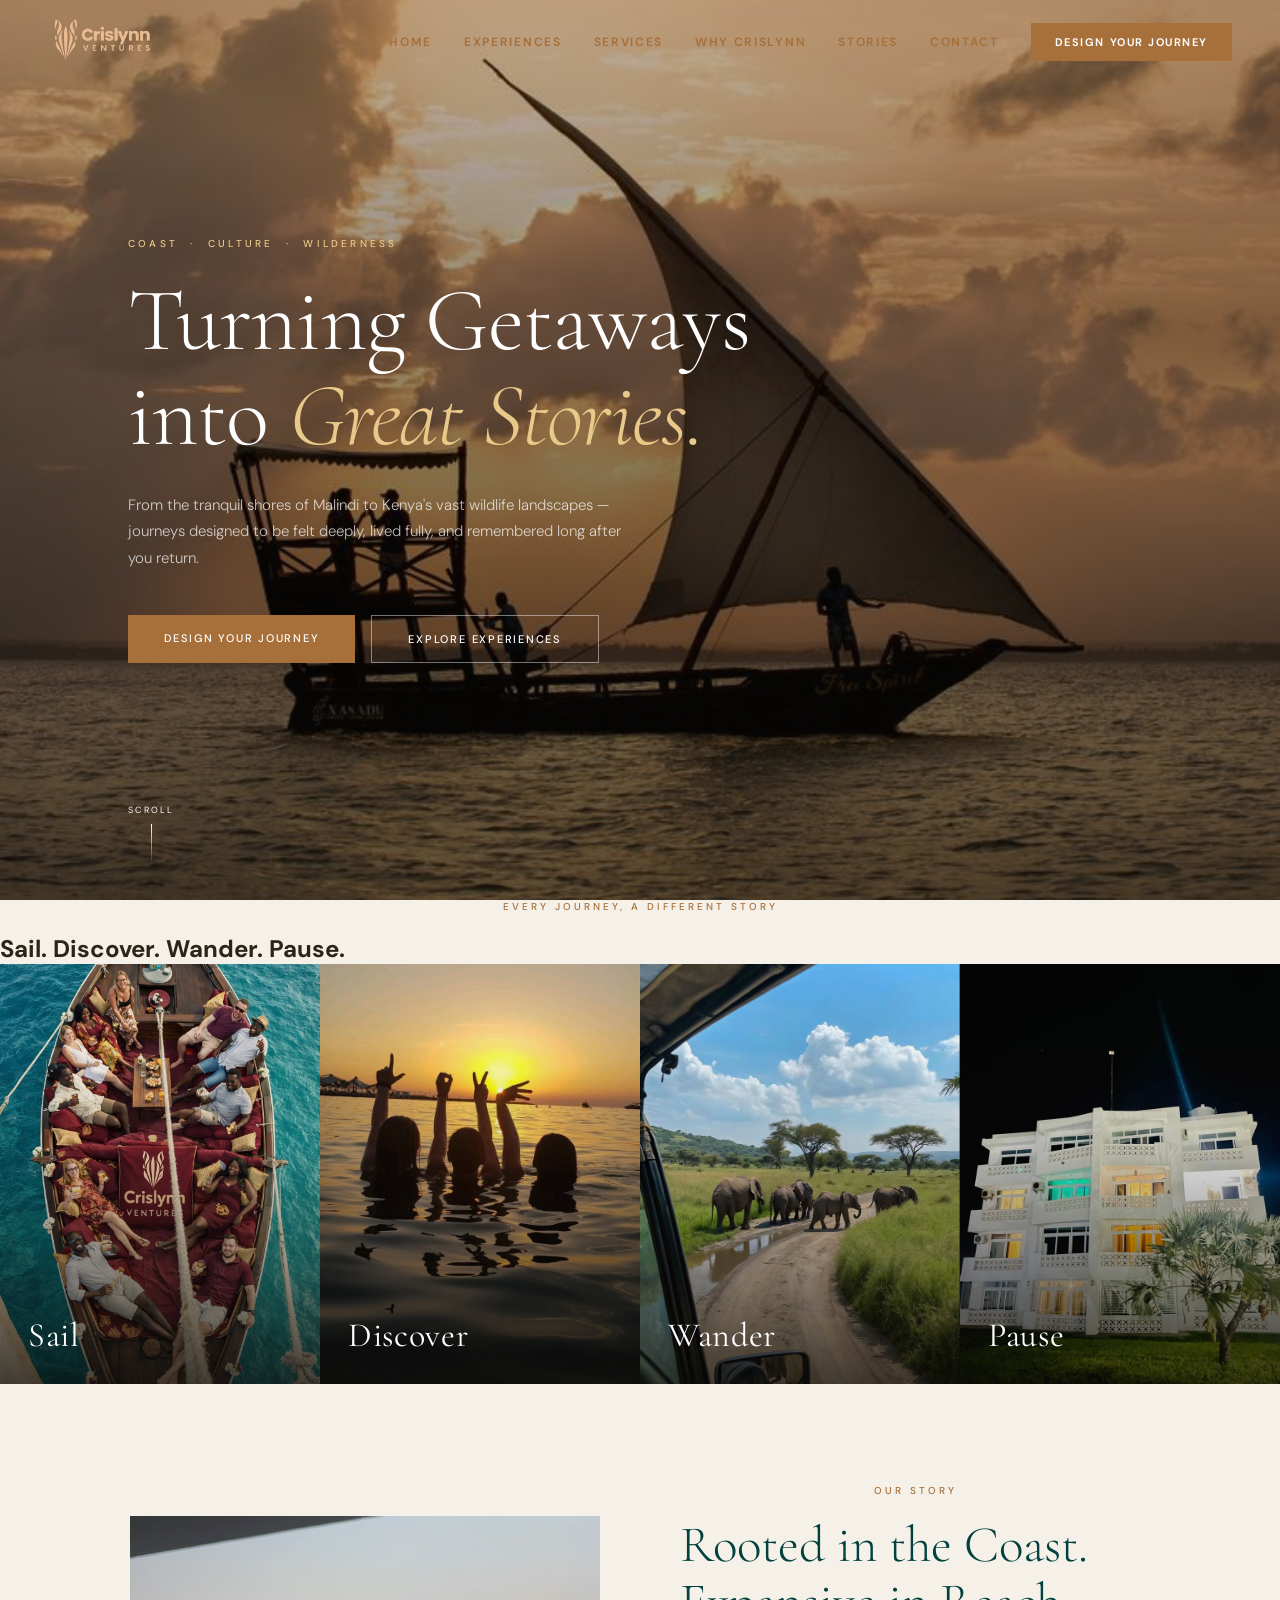
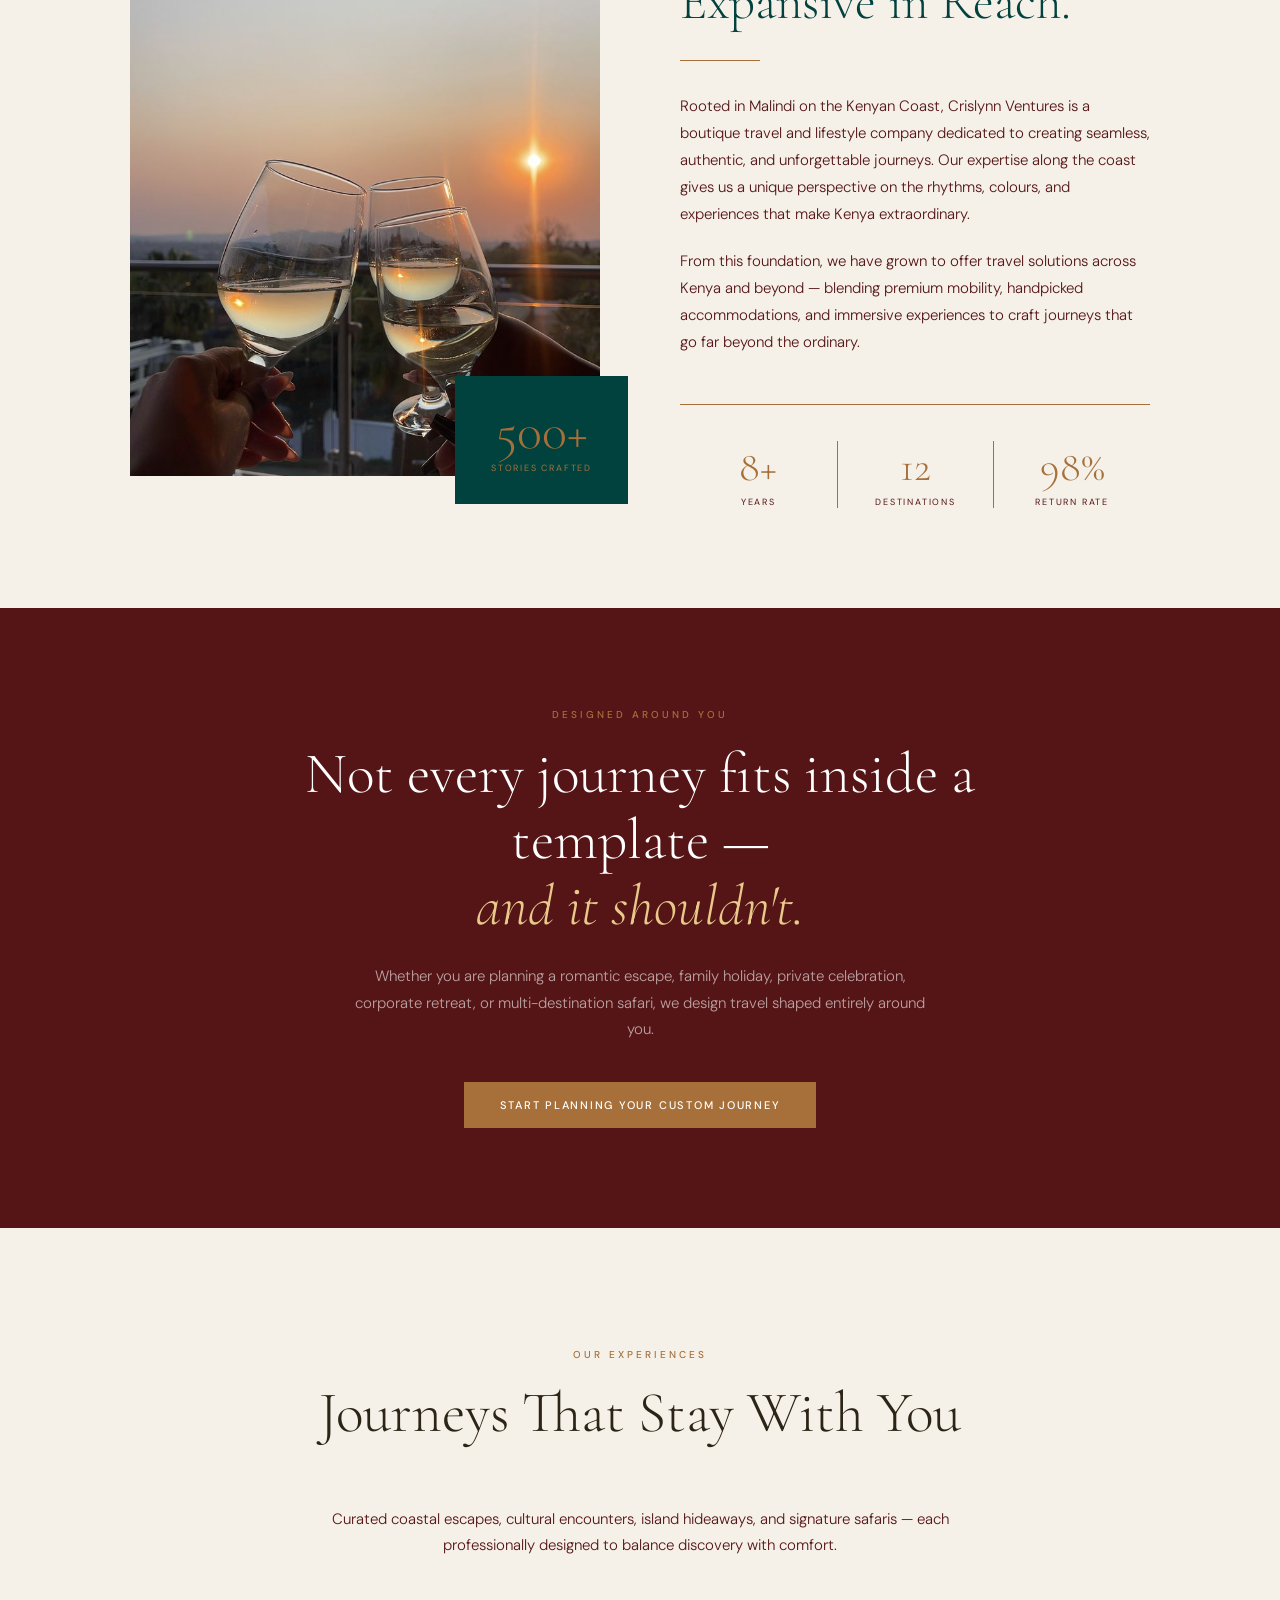
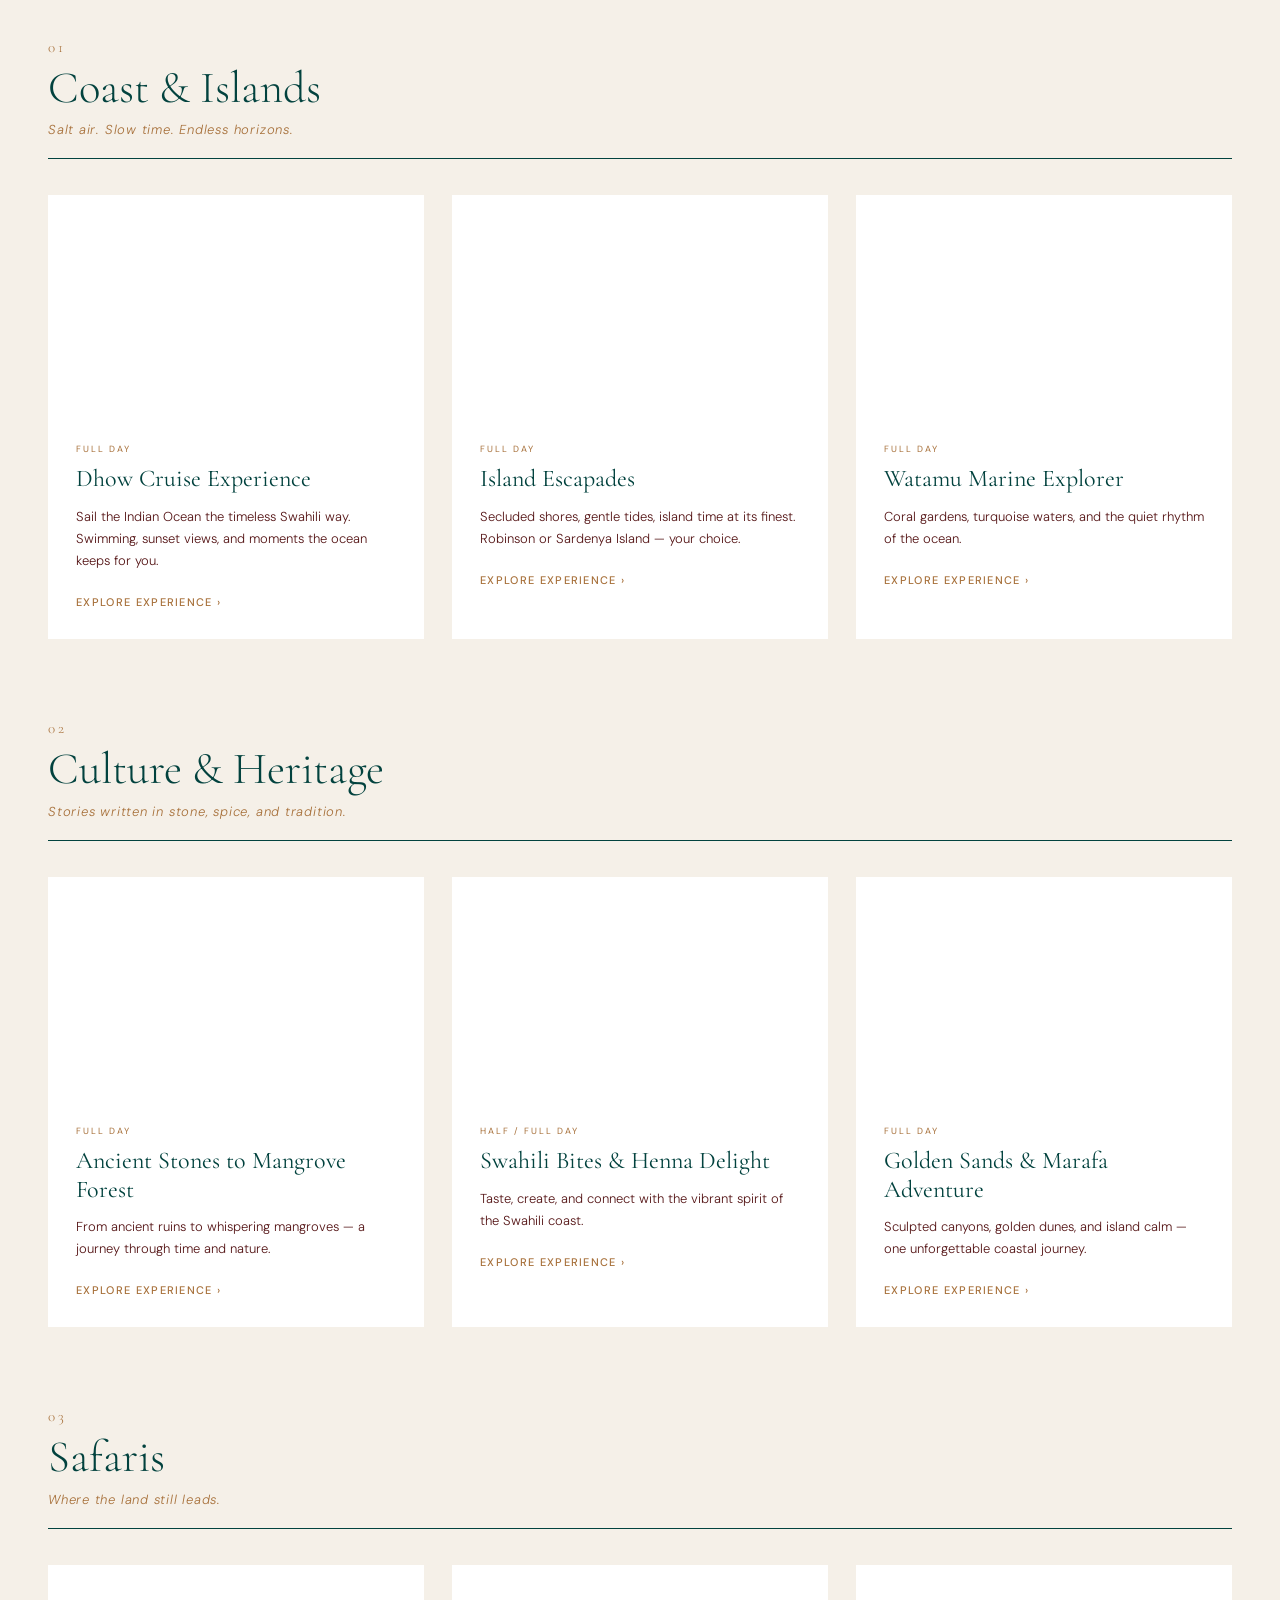
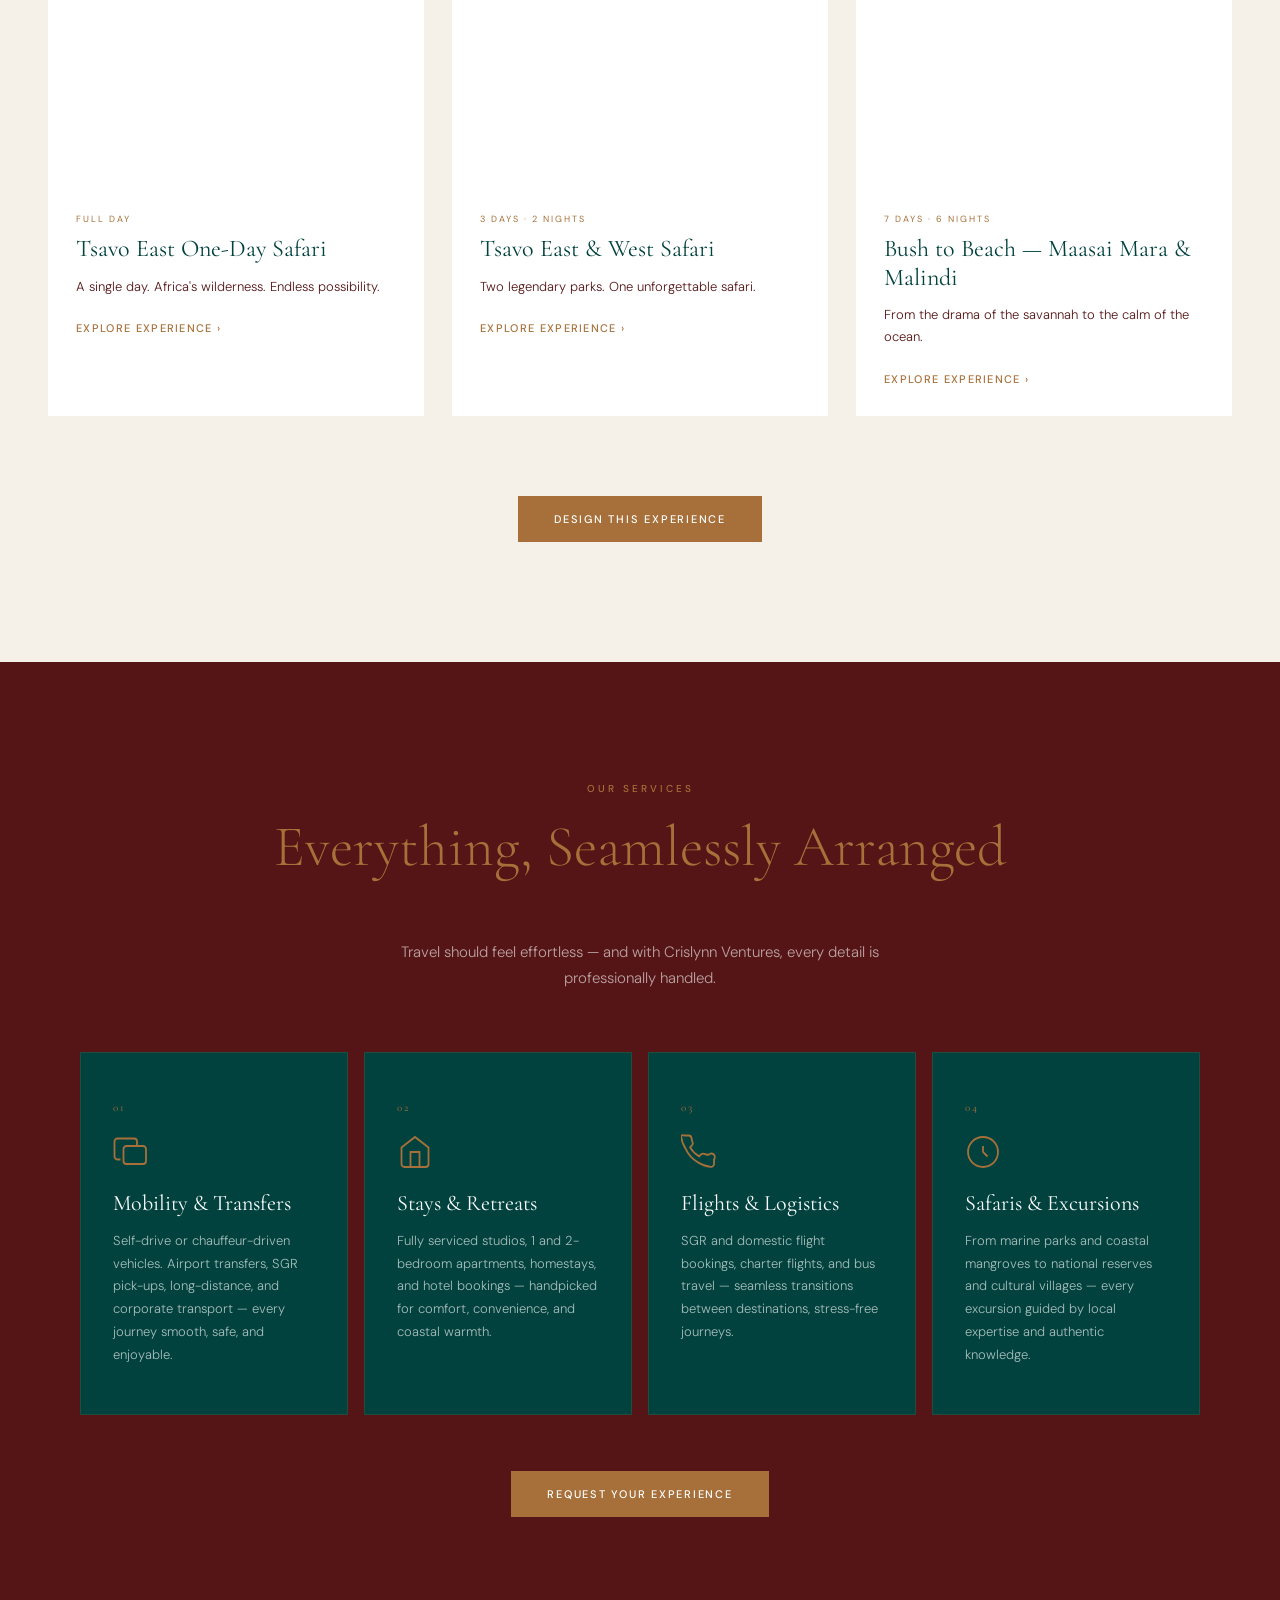
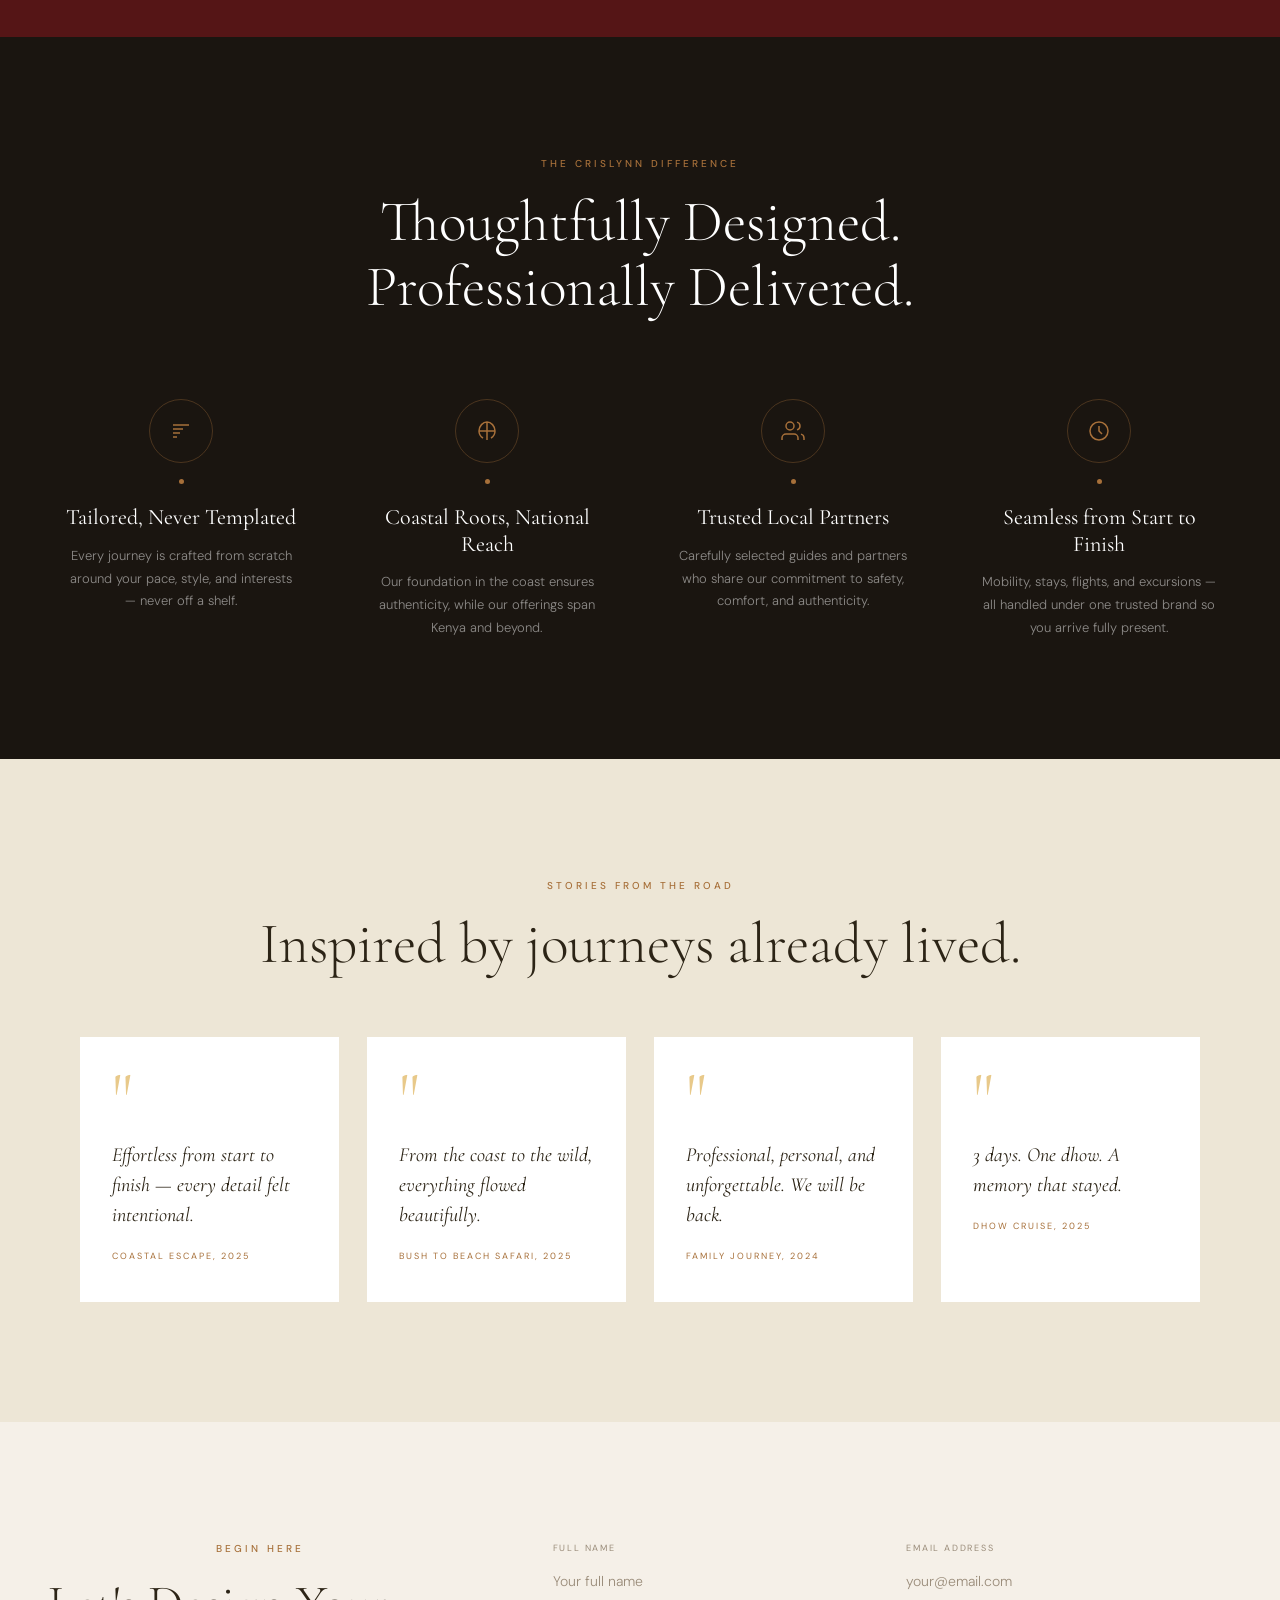
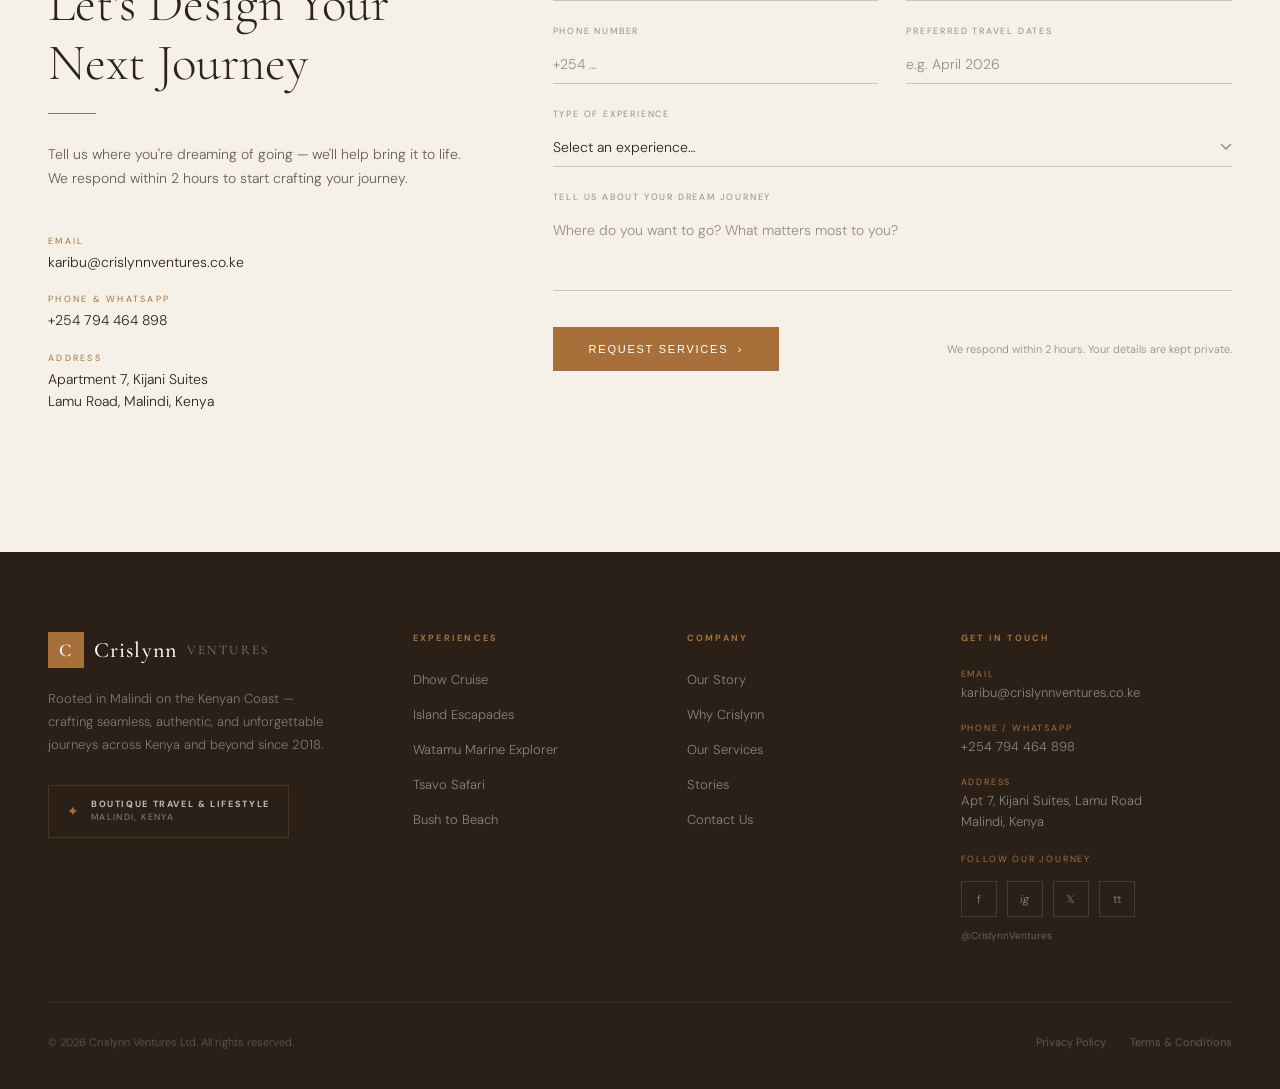
==== commit 9cbeb388: "Enhance hero section with video background and header Added a video background to the hero section a" ====
--- a/index.html
+++ b/index.html
@@ -32,7 +32,12 @@
 
 <!-- ── HERO ── -->
 <section id="hero">
-  <div class="hero-bg"></div>
+  <div class="hero-bg">
+    <video class="hero-video" autoplay muted loop playsinline>
+      <source src="https://www.pexels.com/download/video/11025434/" type="video/mp4">
+    </video>
+    <div class="hero-video-overlay"></div>
+  </div>
   <div class="hero-content">
     <p class="hero-eyebrow">Coast &nbsp;·&nbsp; Culture &nbsp;·&nbsp; Wilderness</p>
     <h1 class="hero-title">Turning Getaways<br>into <em>Great Stories.</em></h1>
@@ -50,6 +55,10 @@
 
 <!-- ── VISUAL STORYTELLING STRIP ── -->
 <section id="visual-strip">
+  <div class="strip-header">
+    <p class="section-eyebrow">Every Journey, A Different Story</p>
+    <h2 class="strip-title">Sail. Discover. Wander. Pause.</h2>
+  </div>
   <div class="strip-grid">
     <div class="strip-card">
       <div class="strip-img" style="background-image:url('images/Sail.jpeg')"></div>
@@ -596,4 +605,4 @@
 <script src="main.js"></script>
 <script src="experiences.js"></script>
 </body>
-</html>+</html>
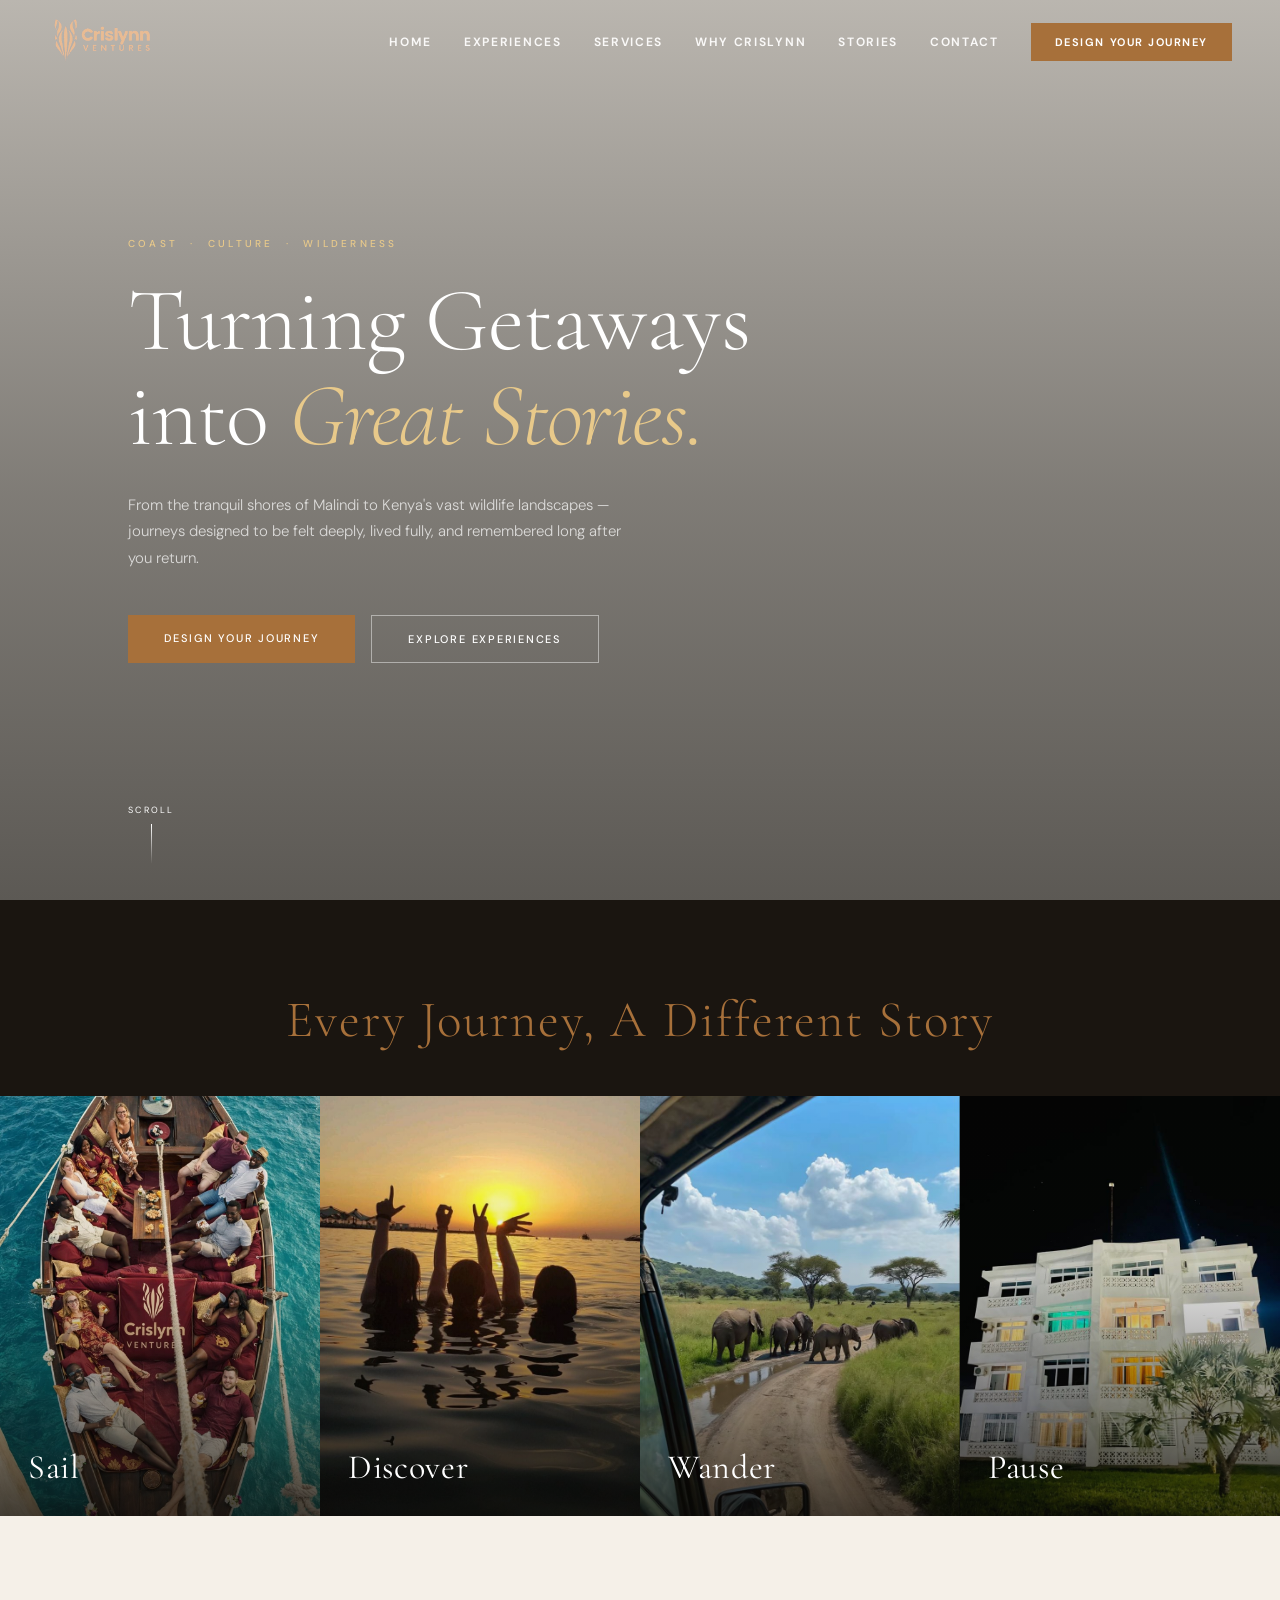
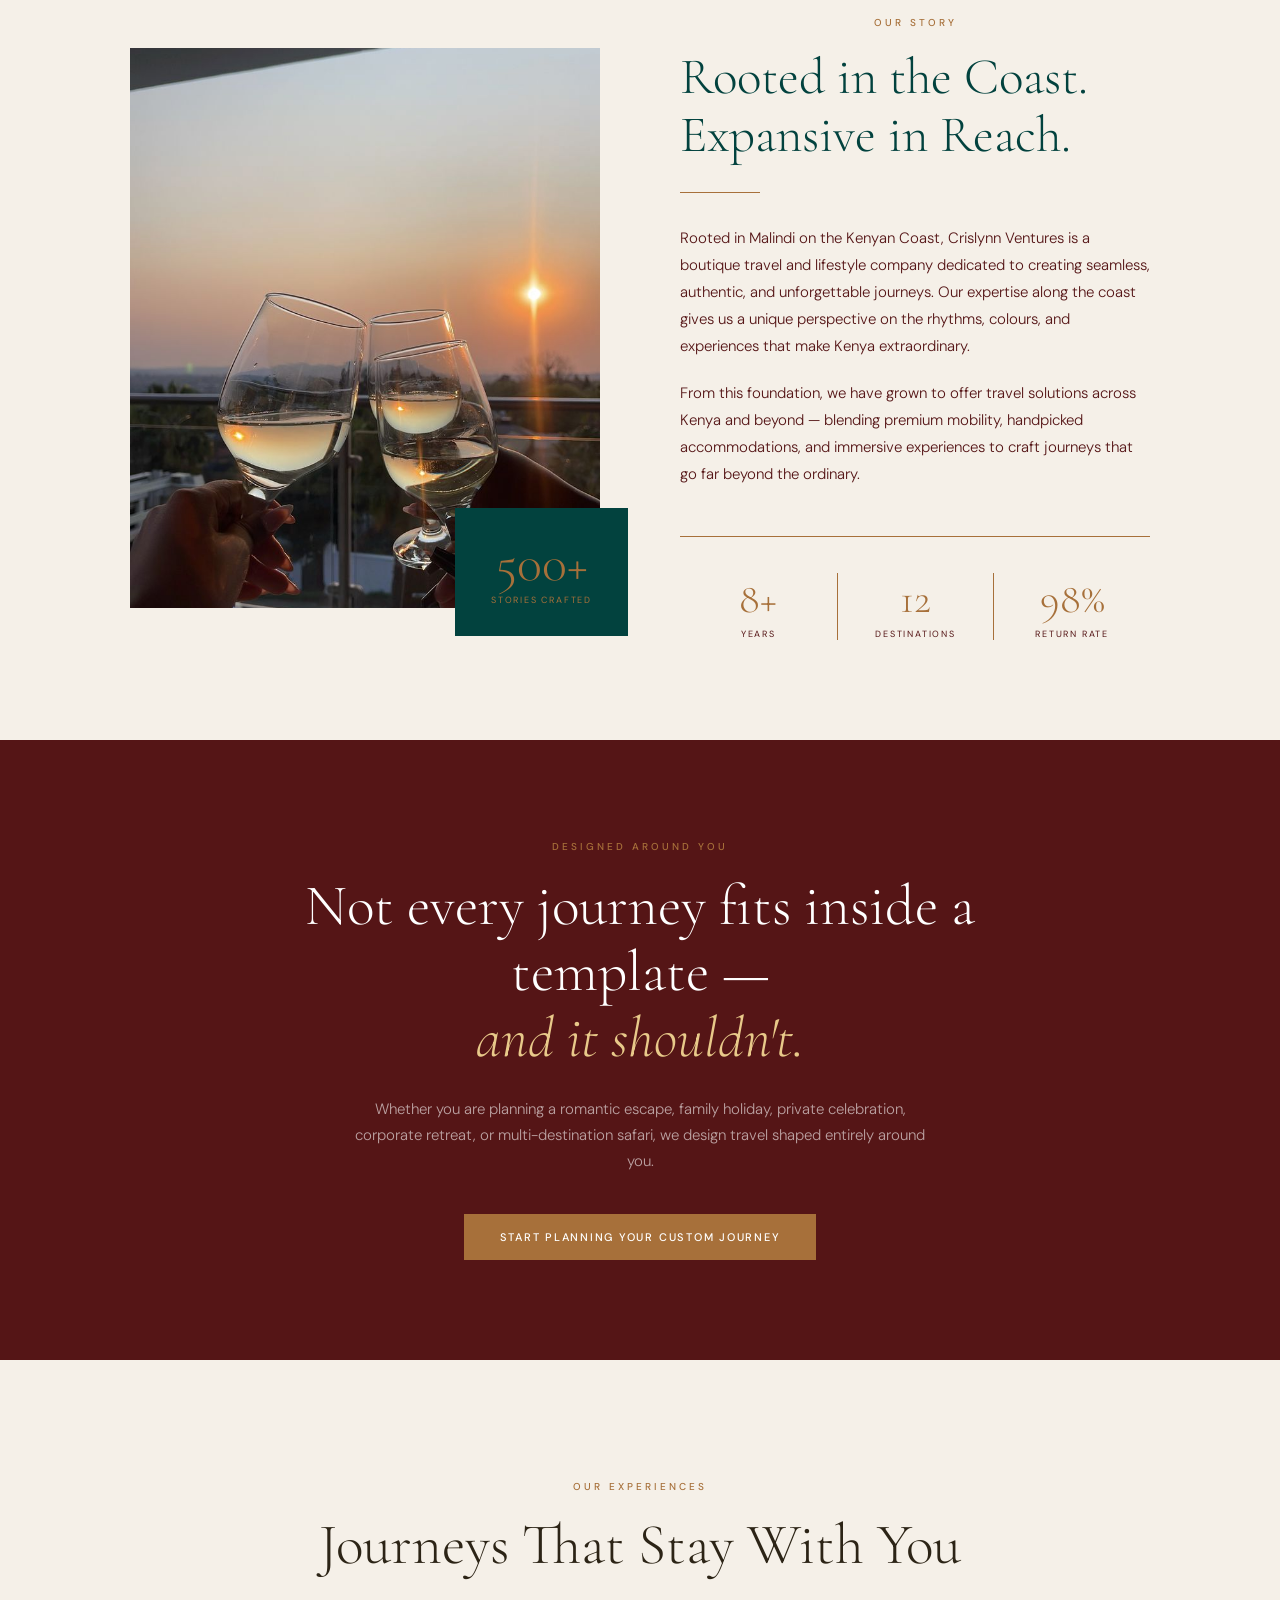
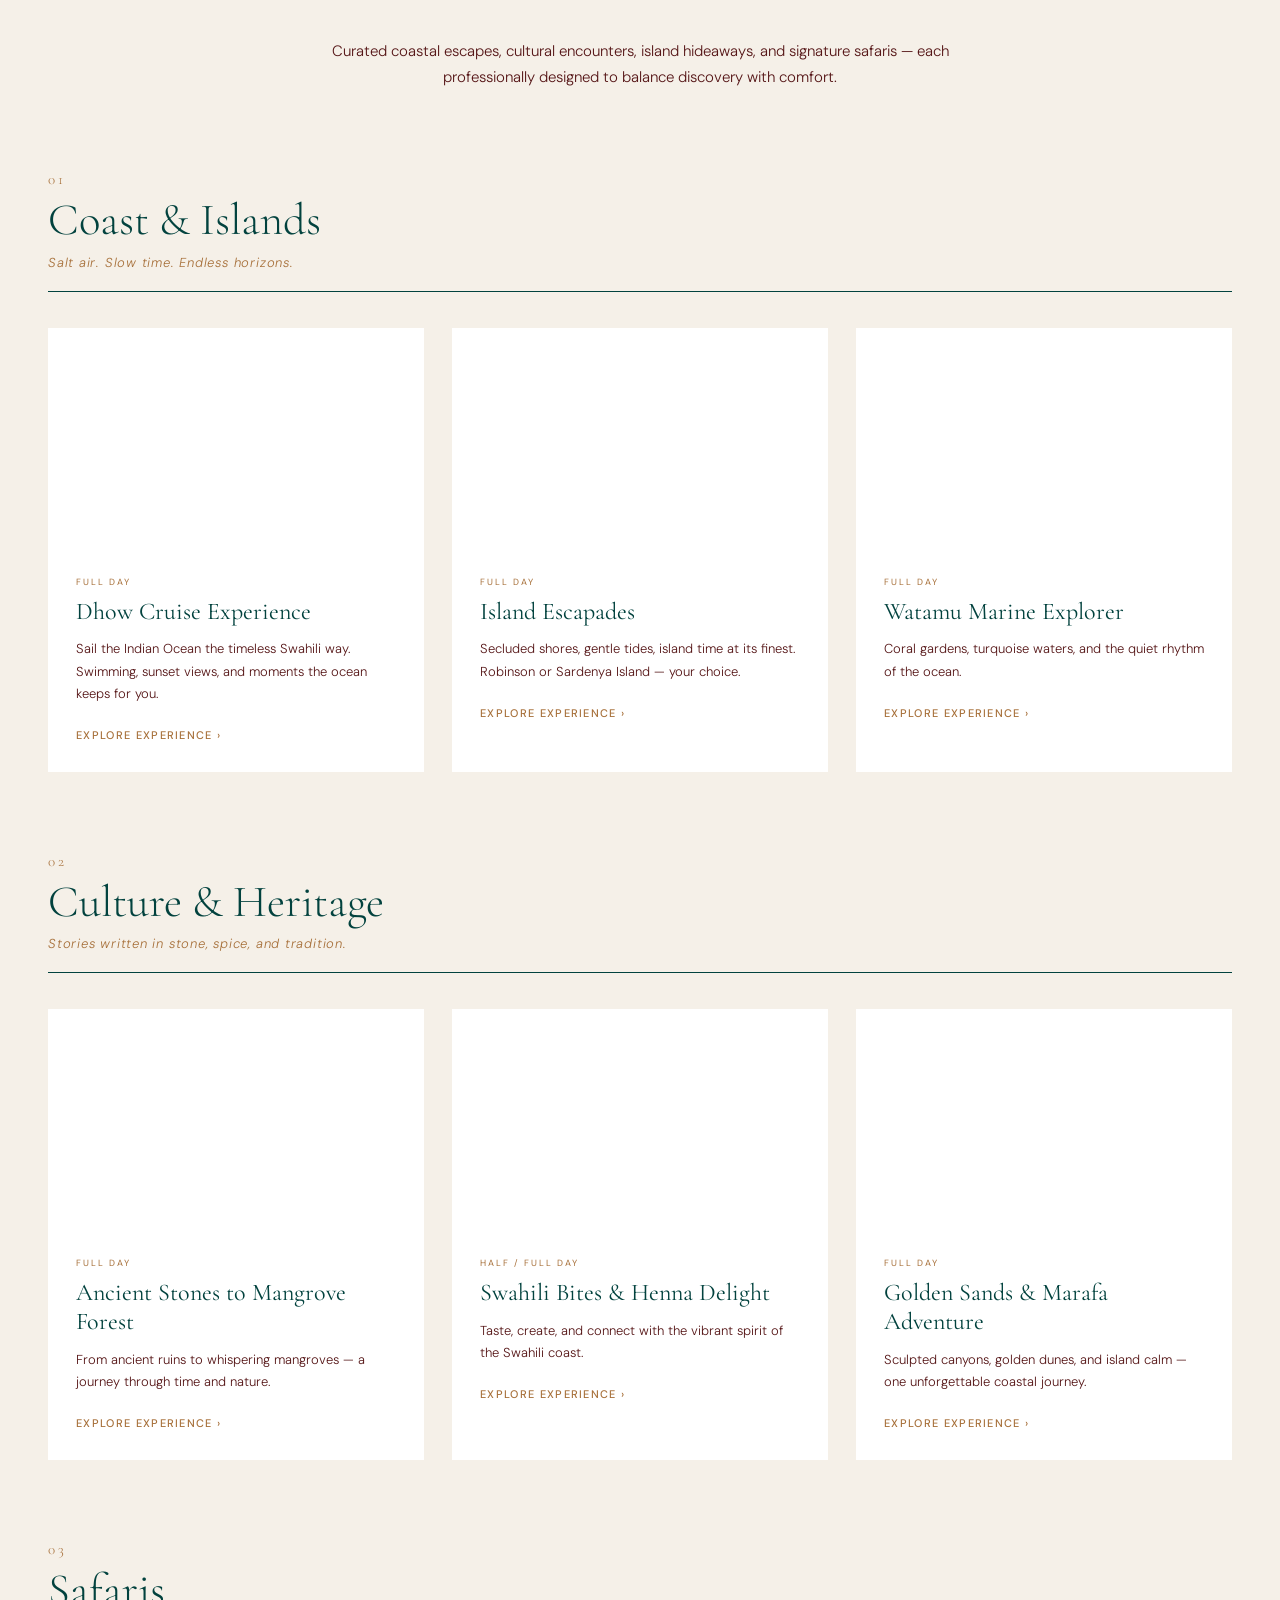
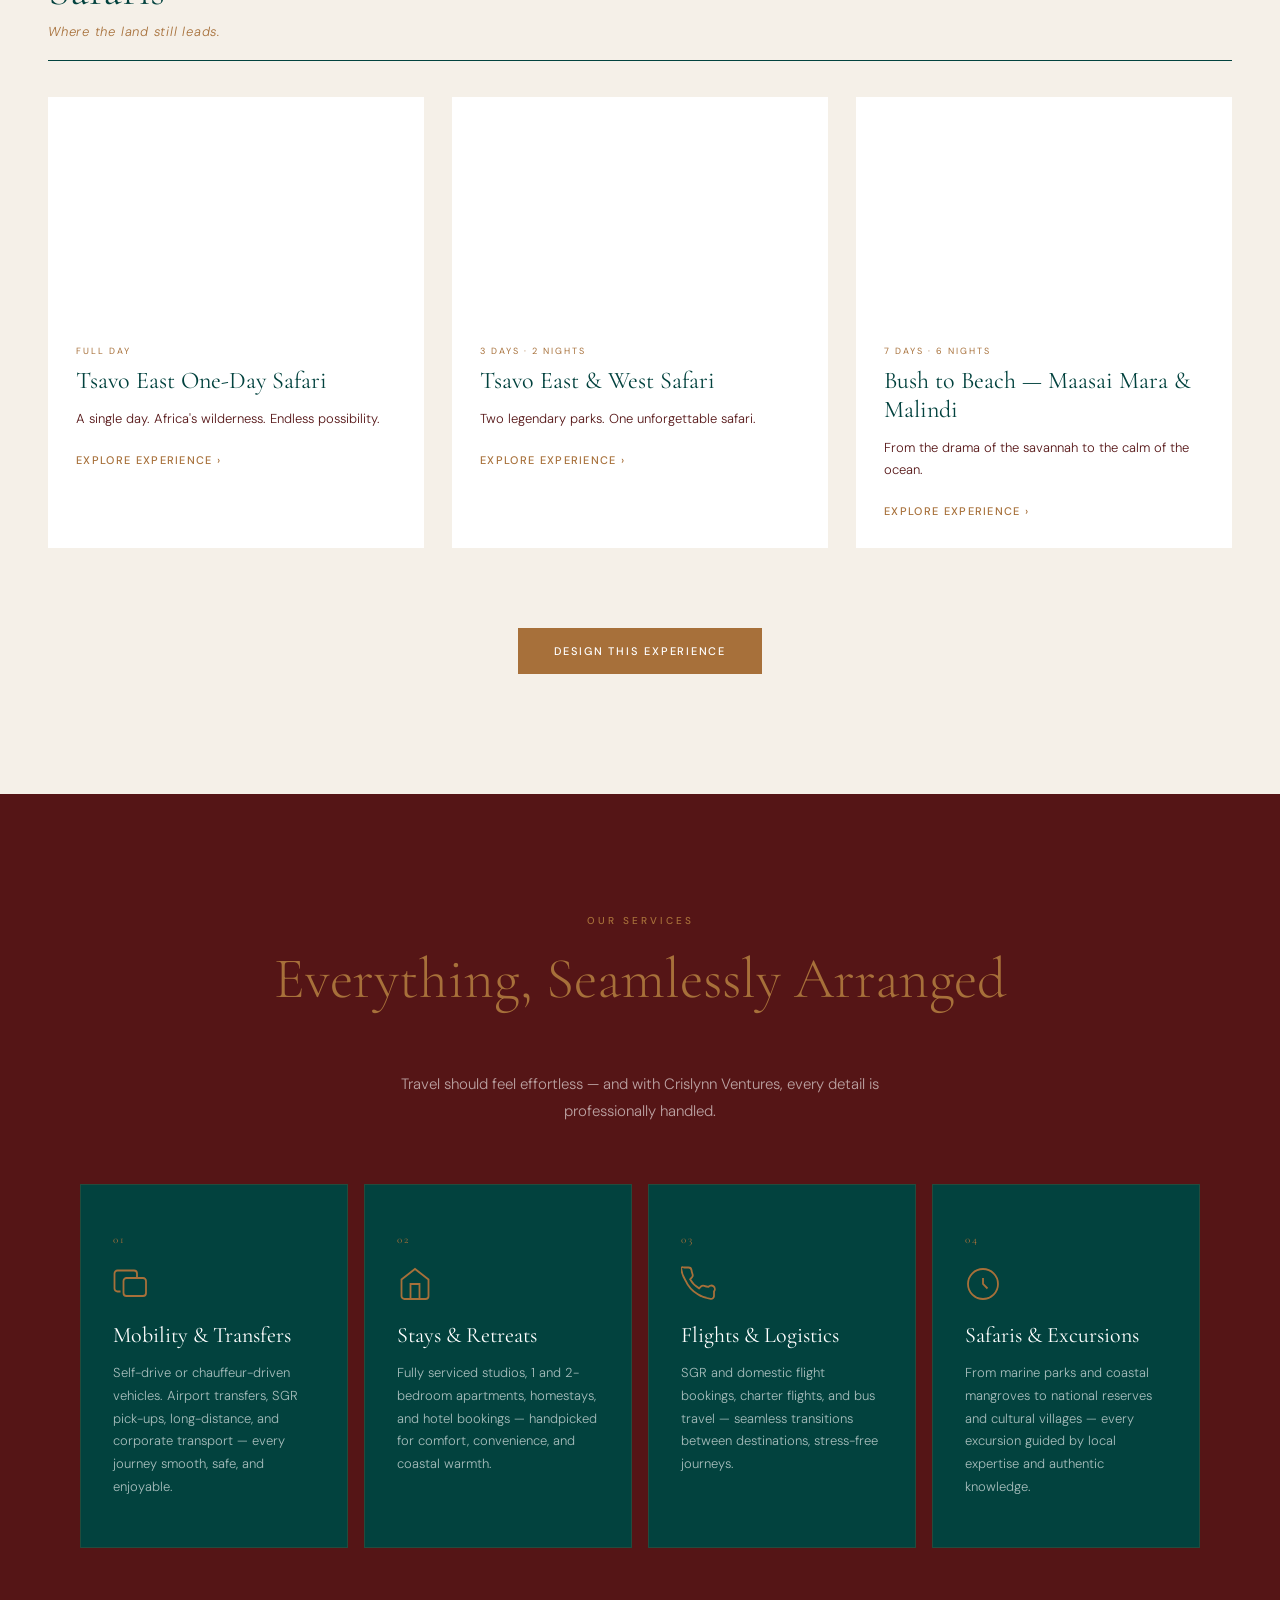
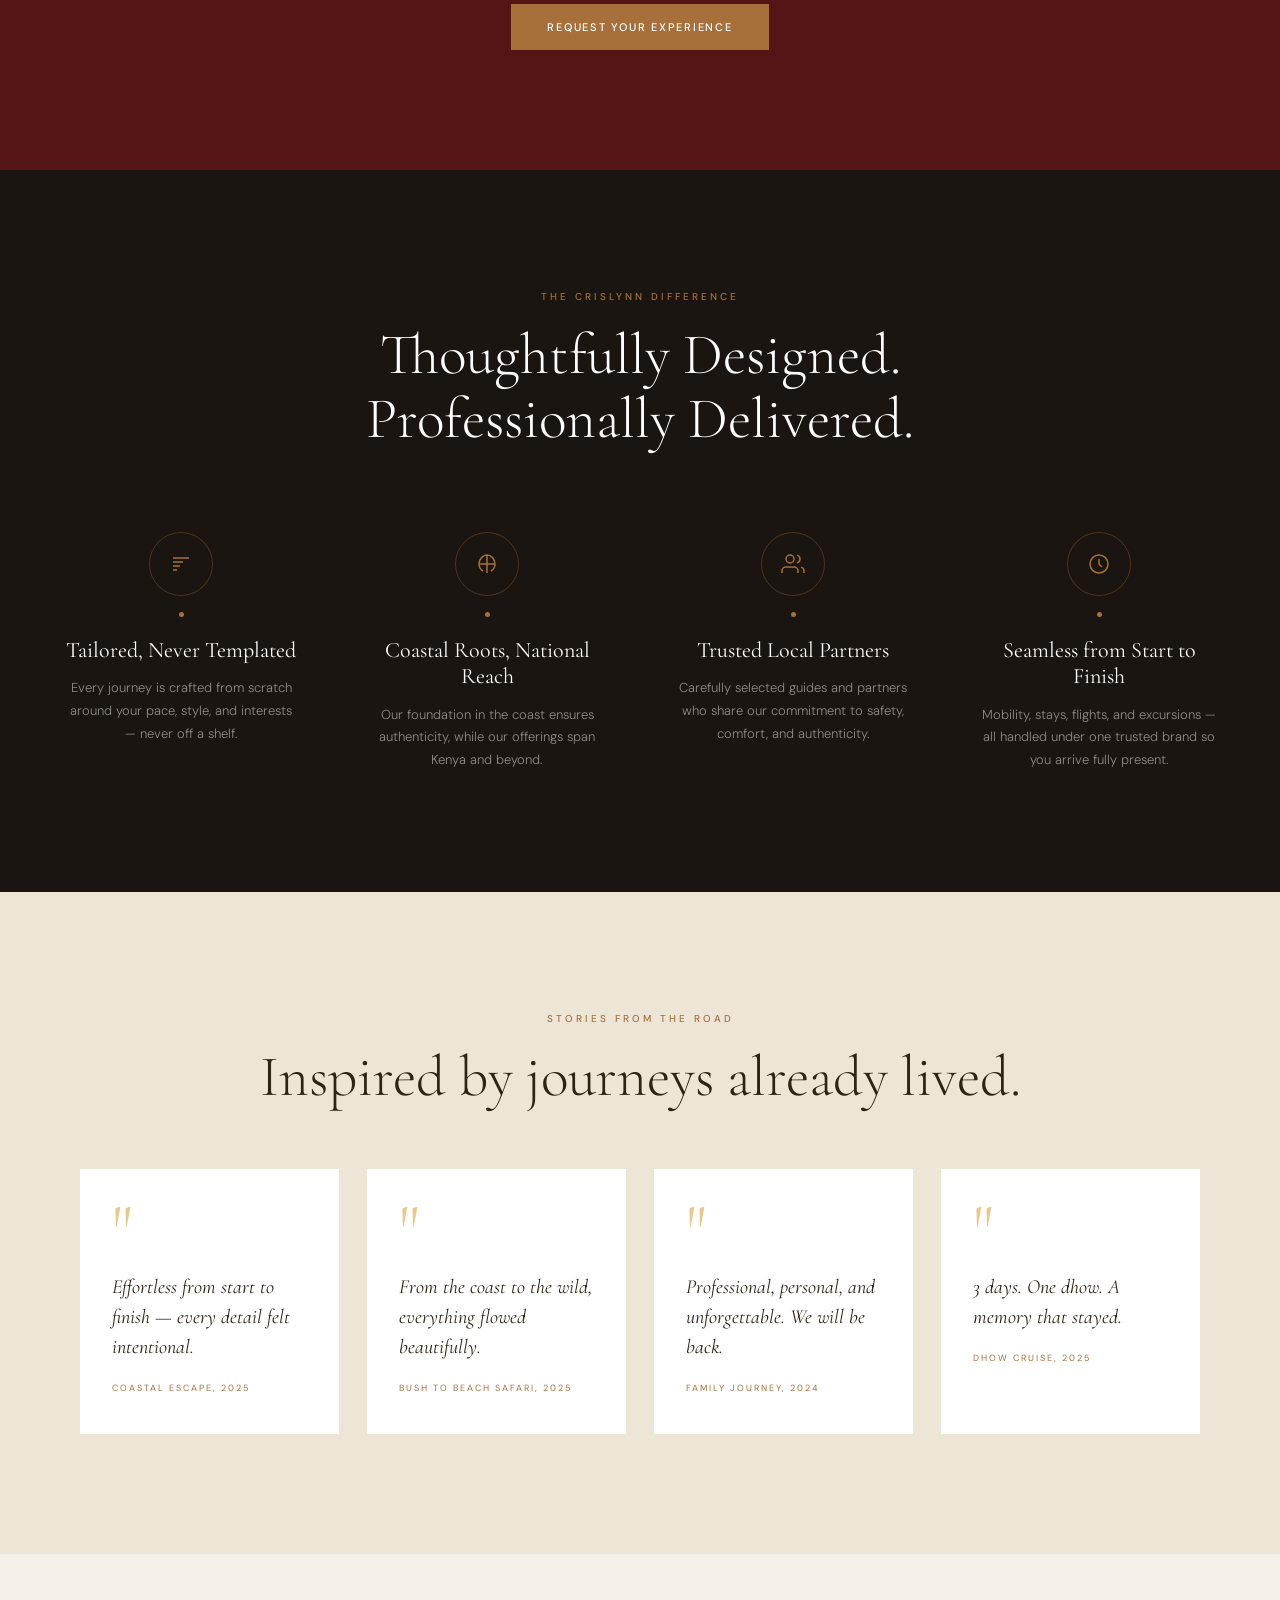
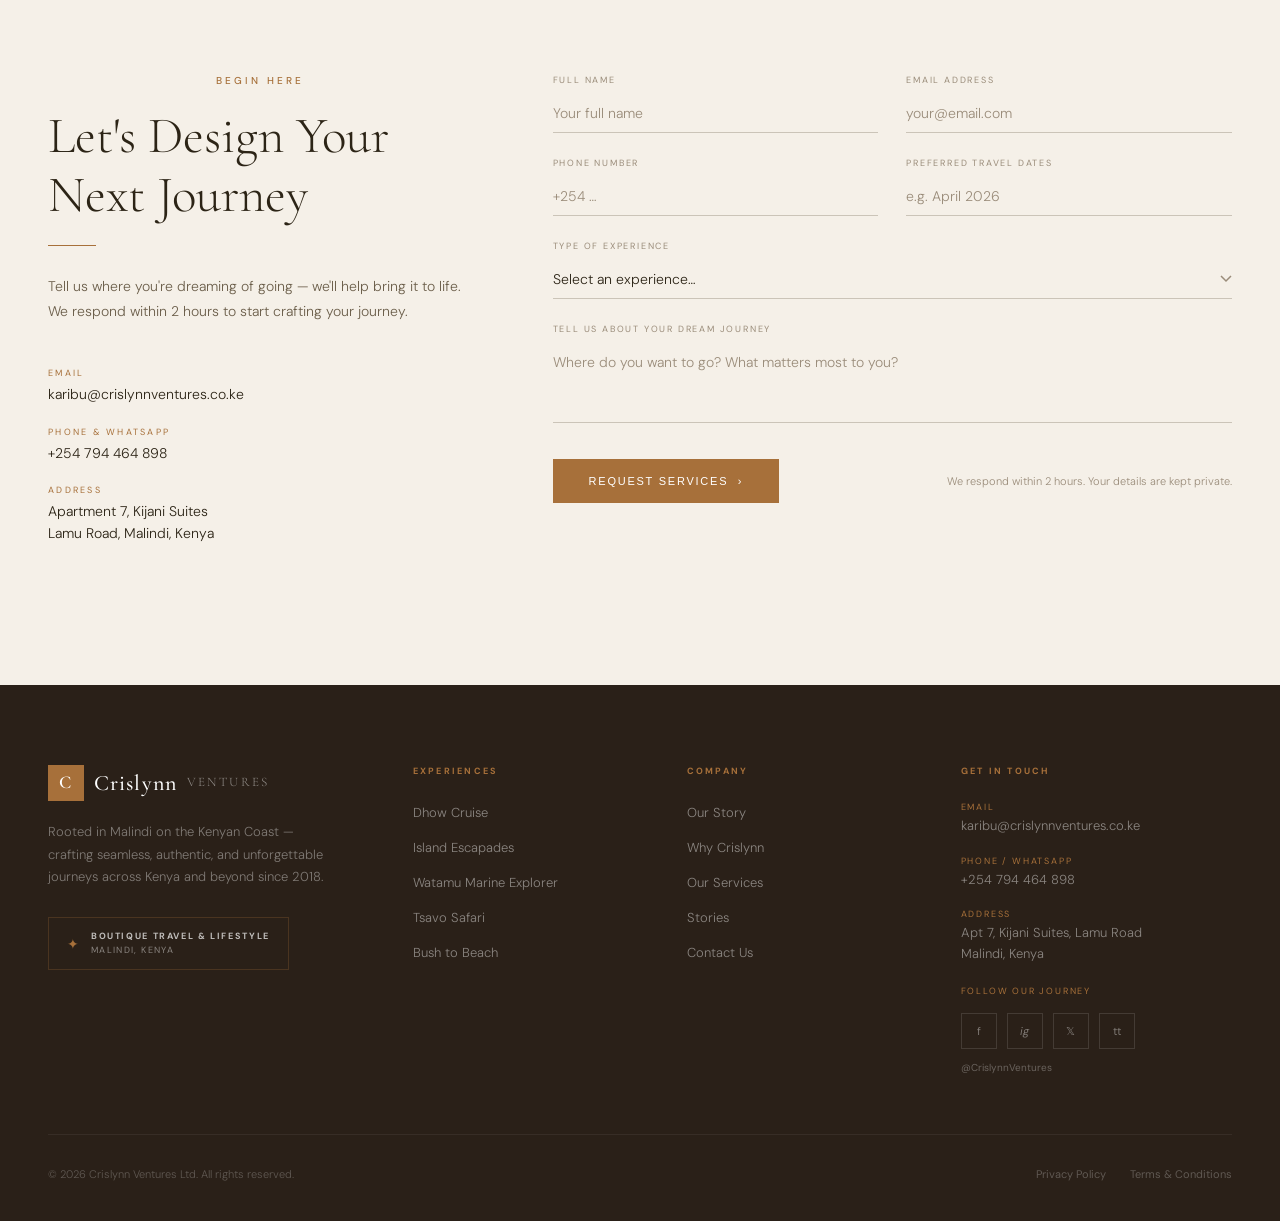
==== commit a97983a3: "Reorder section titles in visual storytelling strip" ====
--- a/index.html
+++ b/index.html
@@ -56,8 +56,8 @@
 <!-- ── VISUAL STORYTELLING STRIP ── -->
 <section id="visual-strip">
   <div class="strip-header">
-    <p class="section-eyebrow">Every Journey, A Different Story</p>
-    <h2 class="strip-title">Sail. Discover. Wander. Pause.</h2>
+    <p class="section-eyebrow"></p>
+    <h2 class="strip-title">Every Journey, A Different Story</h2>
   </div>
   <div class="strip-grid">
     <div class="strip-card">
--- a/styles.css
+++ b/styles.css
@@ -63,7 +63,7 @@
   letter-spacing: 0.14em;
   text-transform: uppercase;
   text-decoration: none;
-  color: #a7703a;
+  color: #faf9f8;
   transition: color 0.3s;
 }
 nav.scrolled .nav-links a { color: #a7703a; }
@@ -107,15 +107,93 @@
   align-items: flex-start;
   justify-content: center;
   overflow: hidden;
-}
+  
+}
+
+/* ── VISUAL STRIP ── */
+#visual-strip {
+  width: 100%;
+  background: var(--dark);
+  padding-top: 72px;
+}
+
+.strip-header {
+  text-align: center;
+  padding: 0 48px 48px;
+}
+
+.strip-title {
+  font-family: 'Cormorant Garamond', serif;
+  font-size: clamp(32px, 4vw, 52px);
+  font-weight: 300;
+  color: var(--gold);
+  letter-spacing: 0.04em;
+  line-height: 1.1;
+}
+
+.strip-grid {
+  display: grid;
+  grid-template-columns: repeat(4, 1fr);
+  height: 420px;
+}
+
+.strip-card {
+  position: relative;
+  overflow: hidden;
+  cursor: pointer;
+}
+.strip-img {
+  position: absolute; inset: 0;
+  background-size: cover;
+  background-position: center;
+  transition: transform 0.7s ease;
+}
+.strip-card:hover .strip-img { transform: scale(1.07); }
+.strip-overlay {
+  position: absolute; inset: 0;
+  background: linear-gradient(
+    to top,
+    rgba(10,8,5,0.75) 0%,
+    rgba(10,8,5,0.1) 55%,
+    transparent 100%
+  );
+}
+.strip-label {
+  position: absolute;
+  bottom: 28px; left: 28px;
+  font-family: 'Cormorant Garamond', serif;
+  font-size: 34px;
+  font-weight: 400;
+  color: var(--white);
+  letter-spacing: 0.02em;
+}
+
 .hero-bg {
   position: absolute;
   inset: 0;
-  background: linear-gradient(to bottom, rgba(10,8,5,0.25) 0%, rgba(10,8,5,0.5) 55%, rgba(10,8,5,0.65) 100%),
-              url('images/Background.jpg') center/cover no-repeat;
-  transform: scale(1.05);
-  transition: transform 8s ease-out;
-}
+  overflow: hidden;
+}
+
+.hero-video {
+  position: absolute;
+  inset: 0;
+  width: 100%;
+  height: 100%;
+  object-fit: cover;
+  display: block;
+}
+
+.hero-video-overlay {
+  position: absolute;
+  inset: 0;
+  background: linear-gradient(
+    to bottom,
+    rgba(10,8,5,0.25) 0%,
+    rgba(10,8,5,0.5) 55%,
+    rgba(10,8,5,0.65) 100%
+  );
+}
+
 #hero.loaded .hero-bg { transform: scale(1); }
 
 .hero-content {
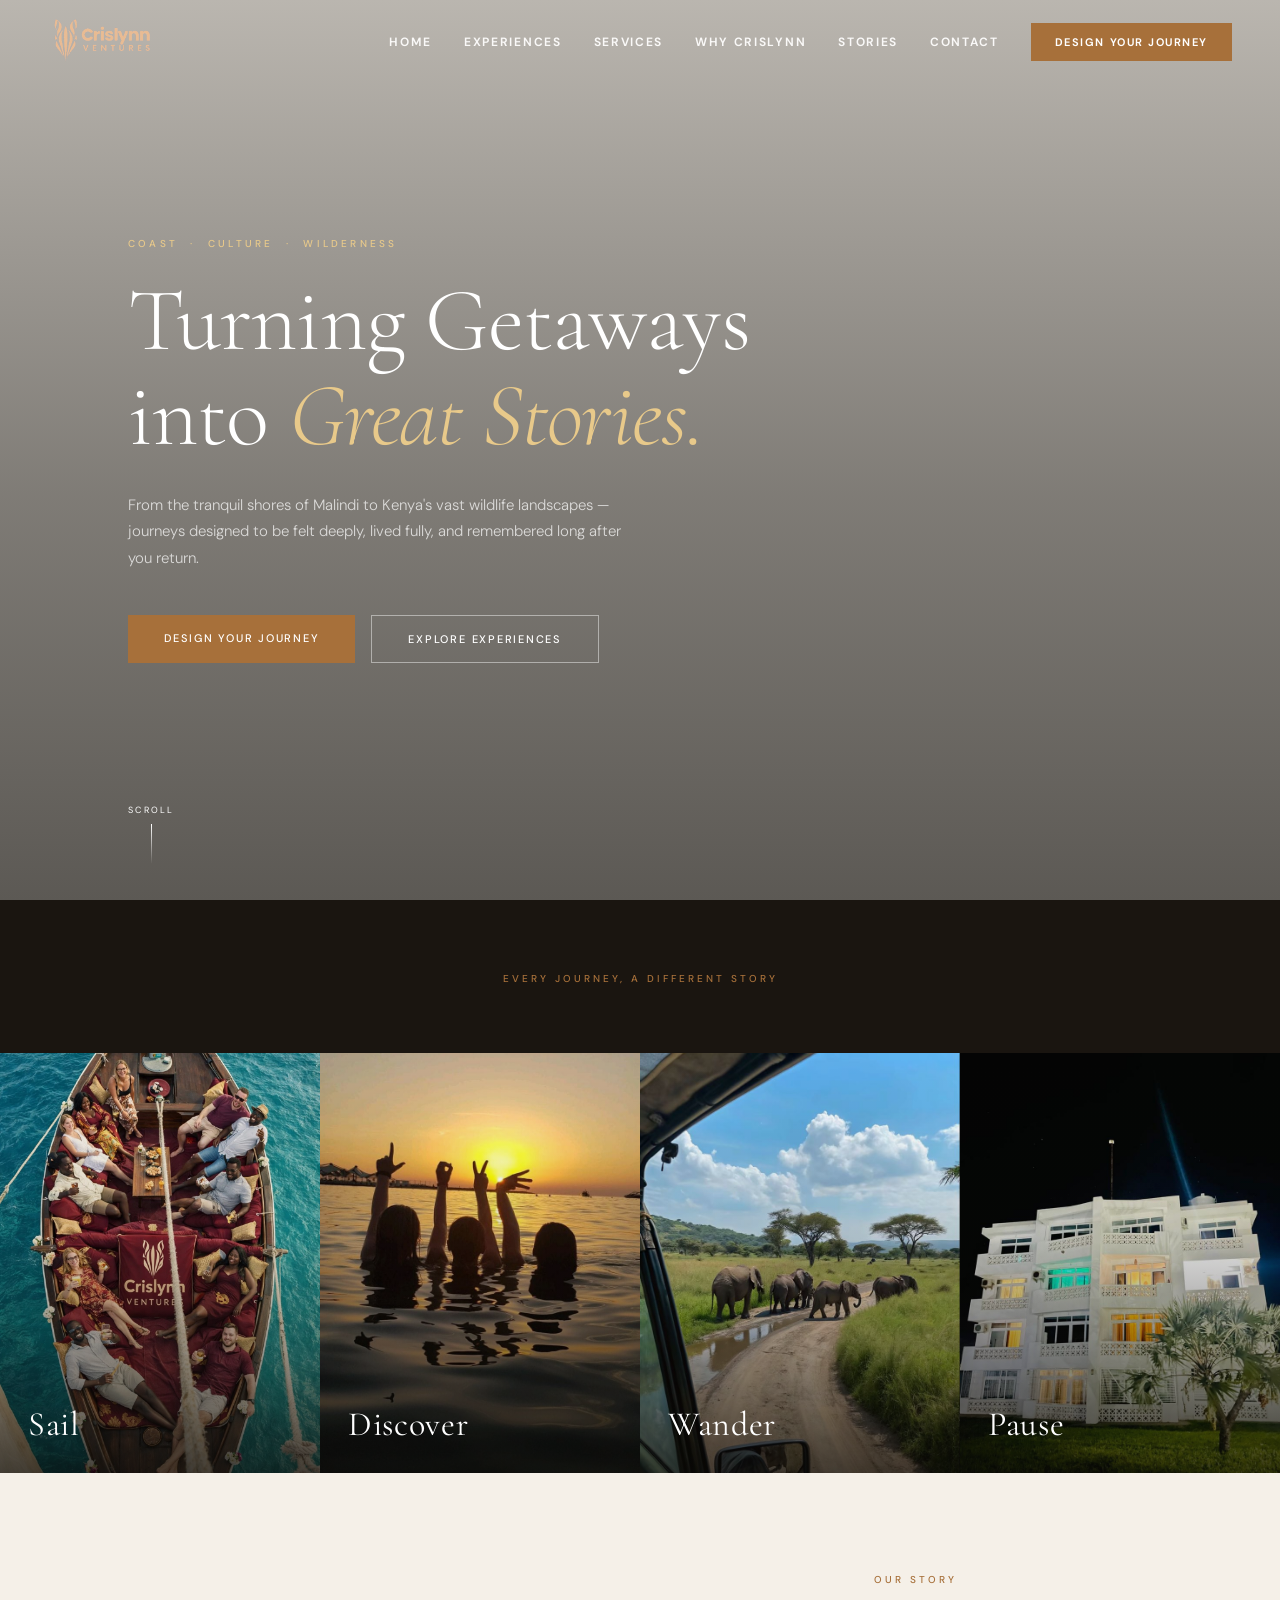
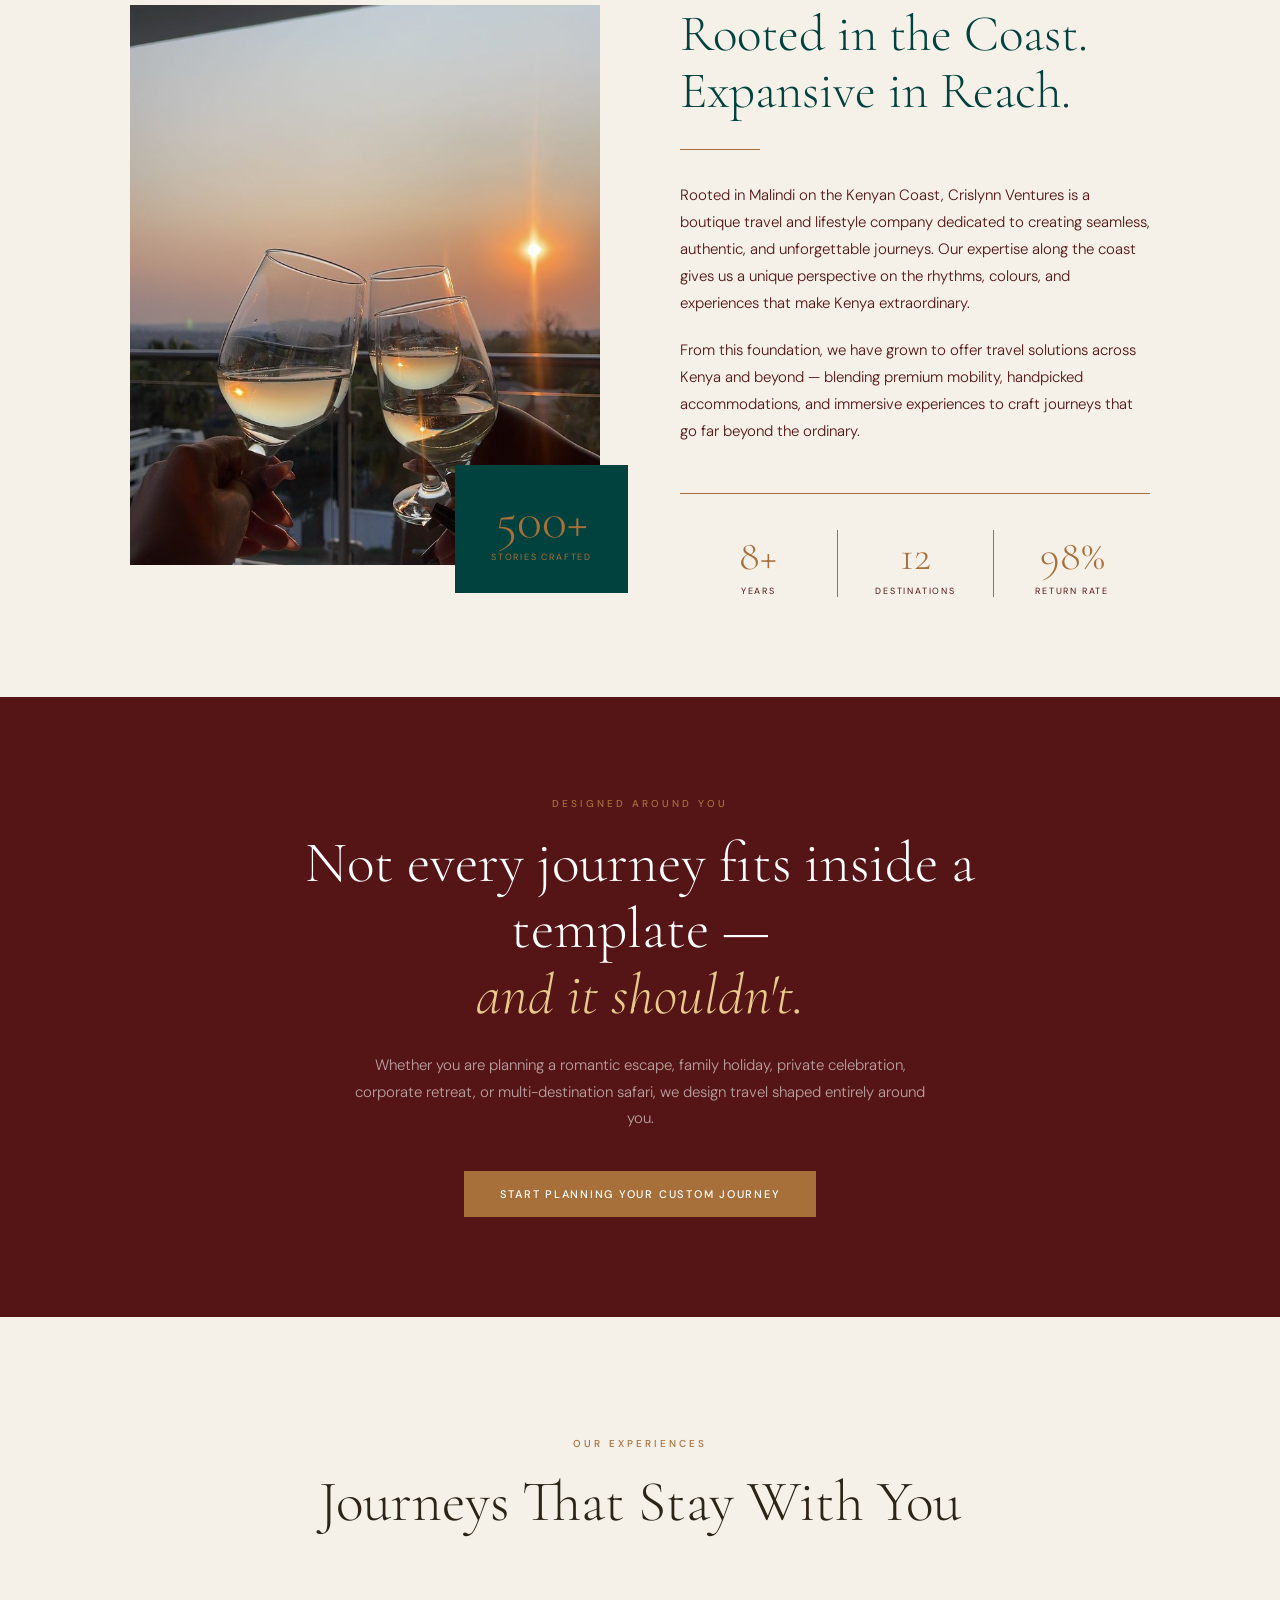
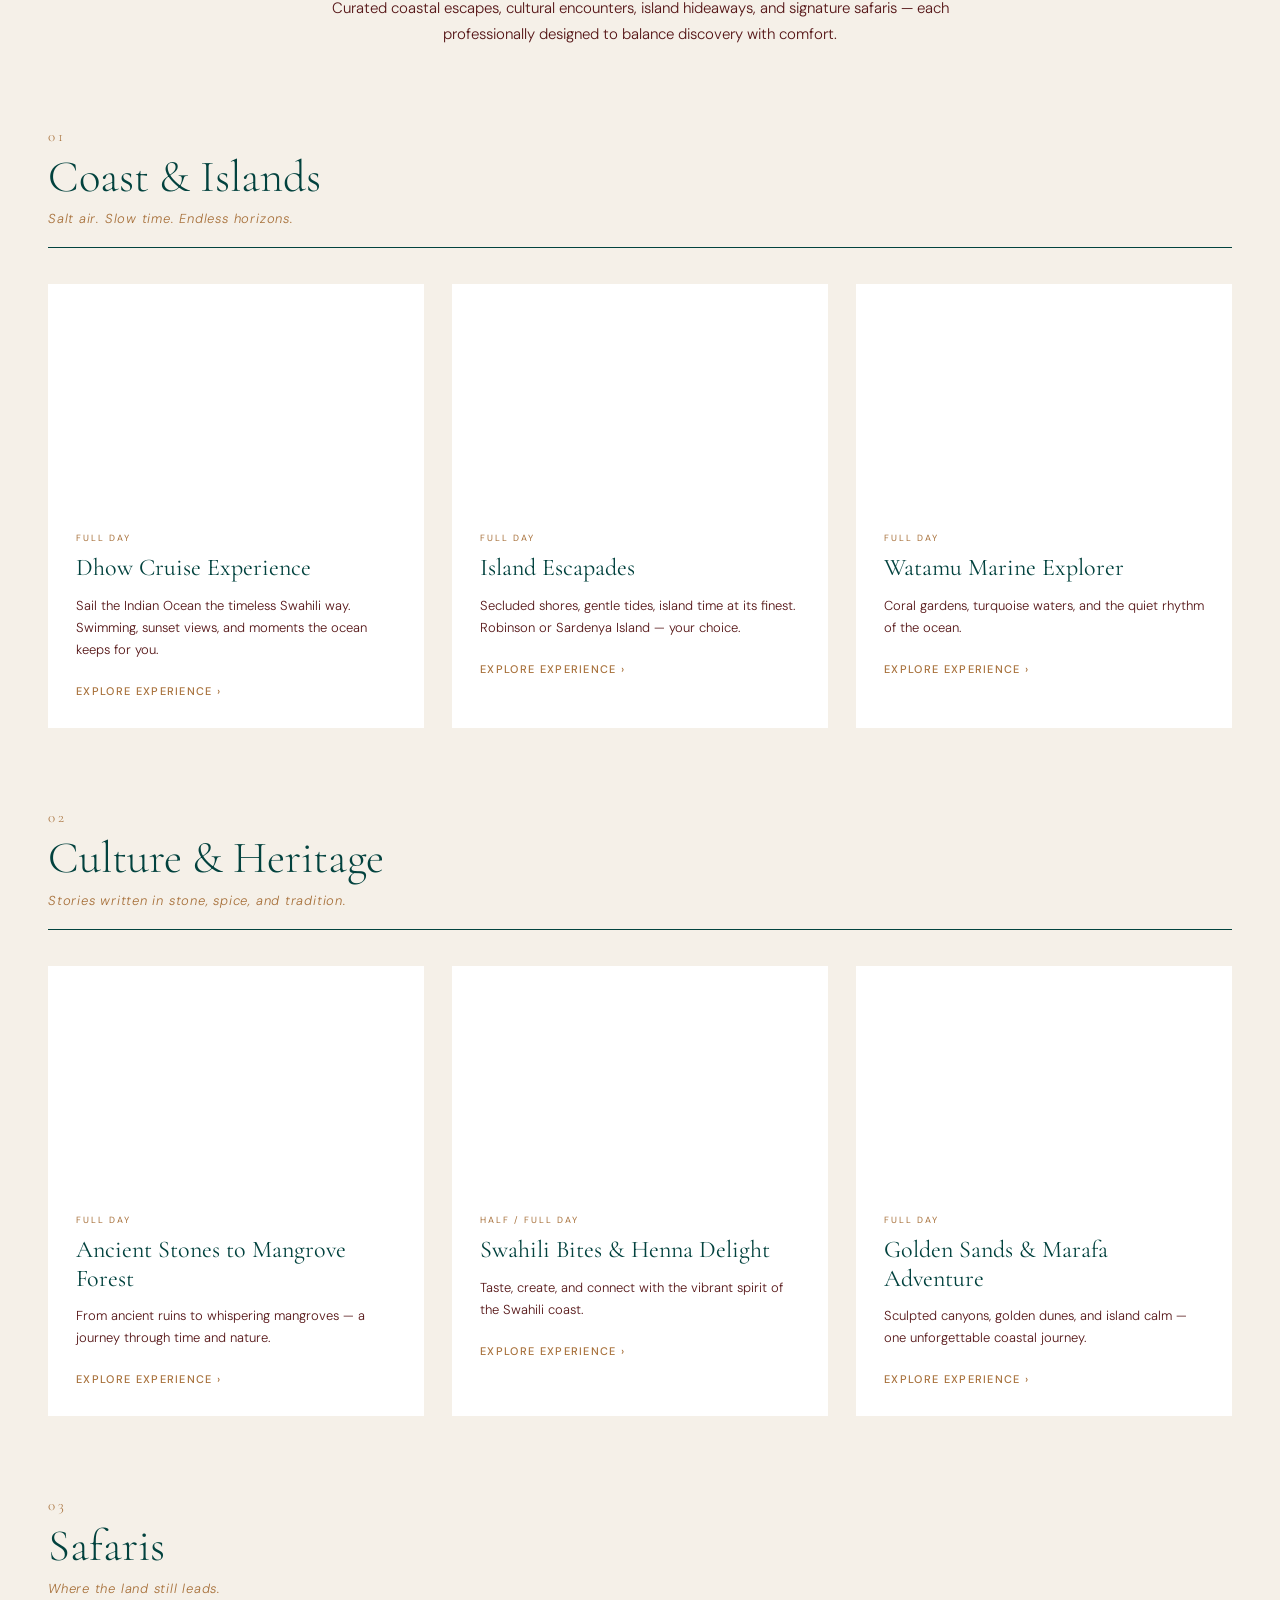
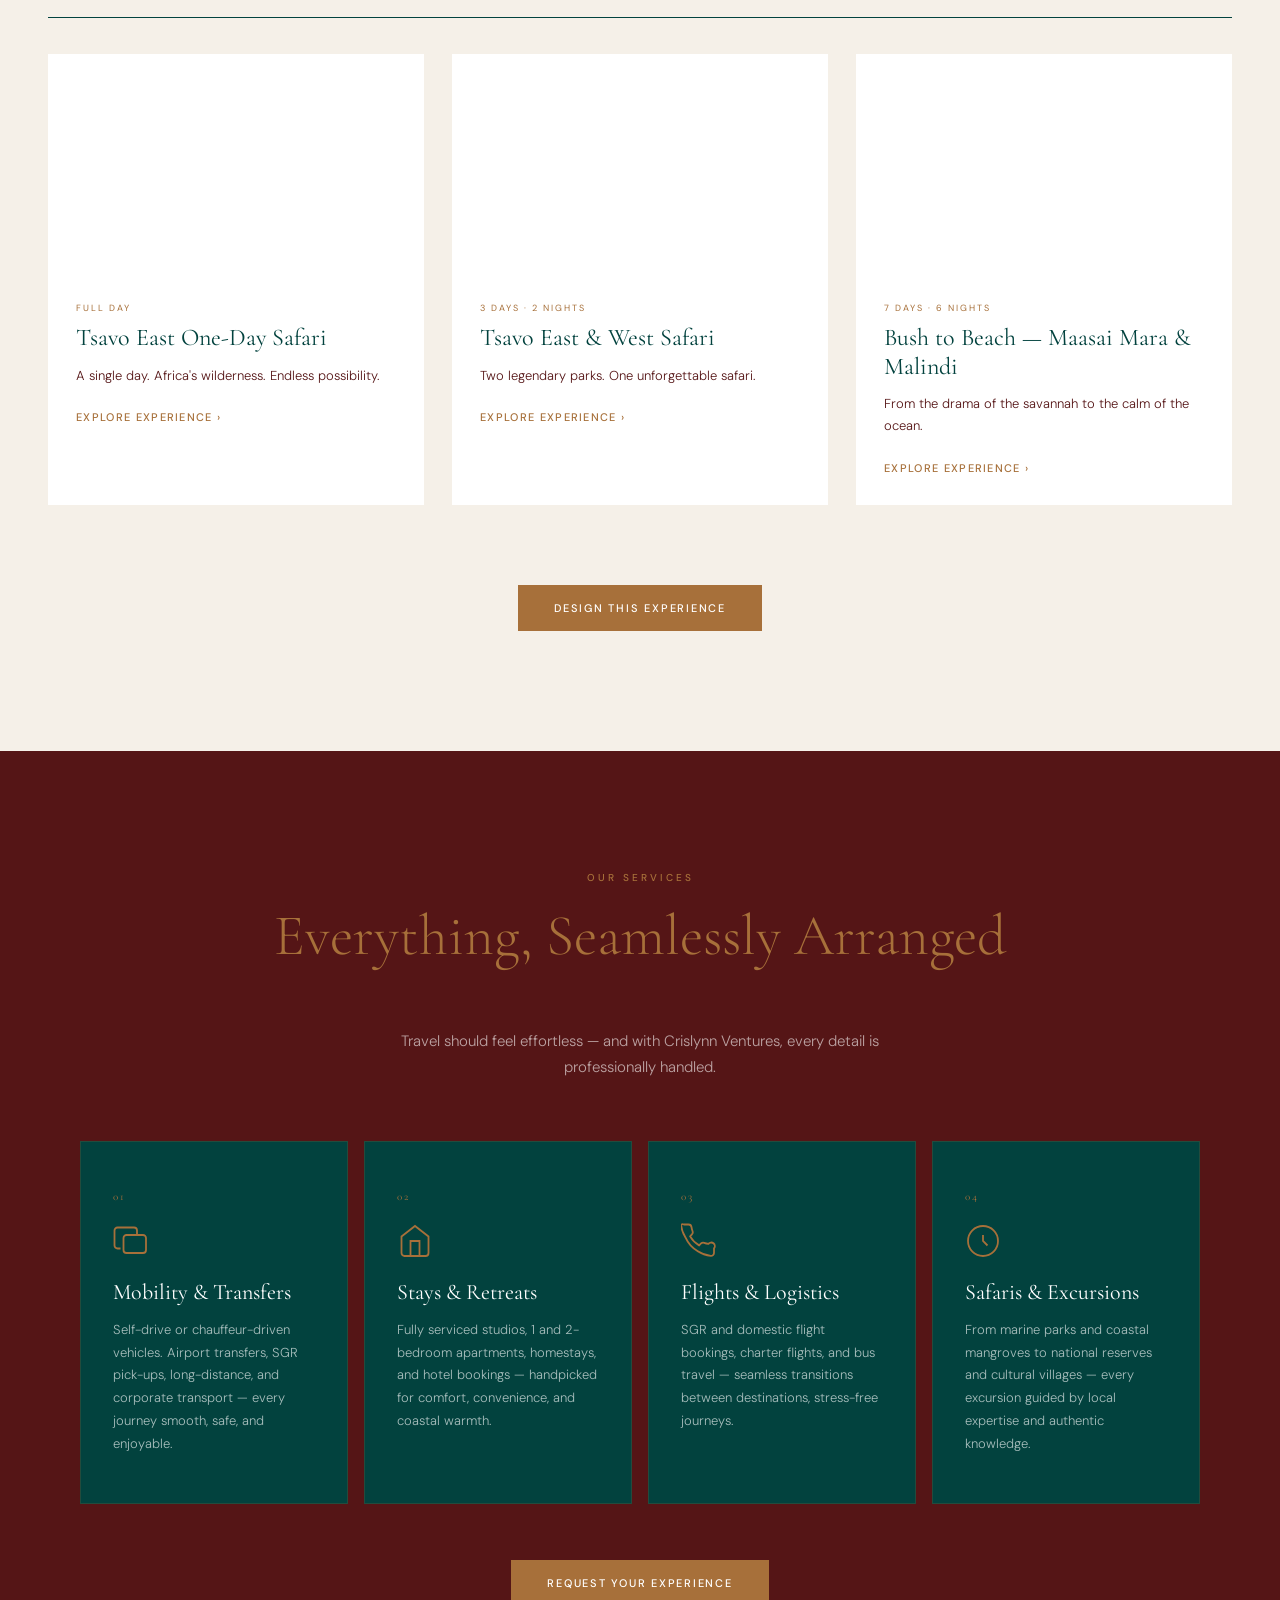
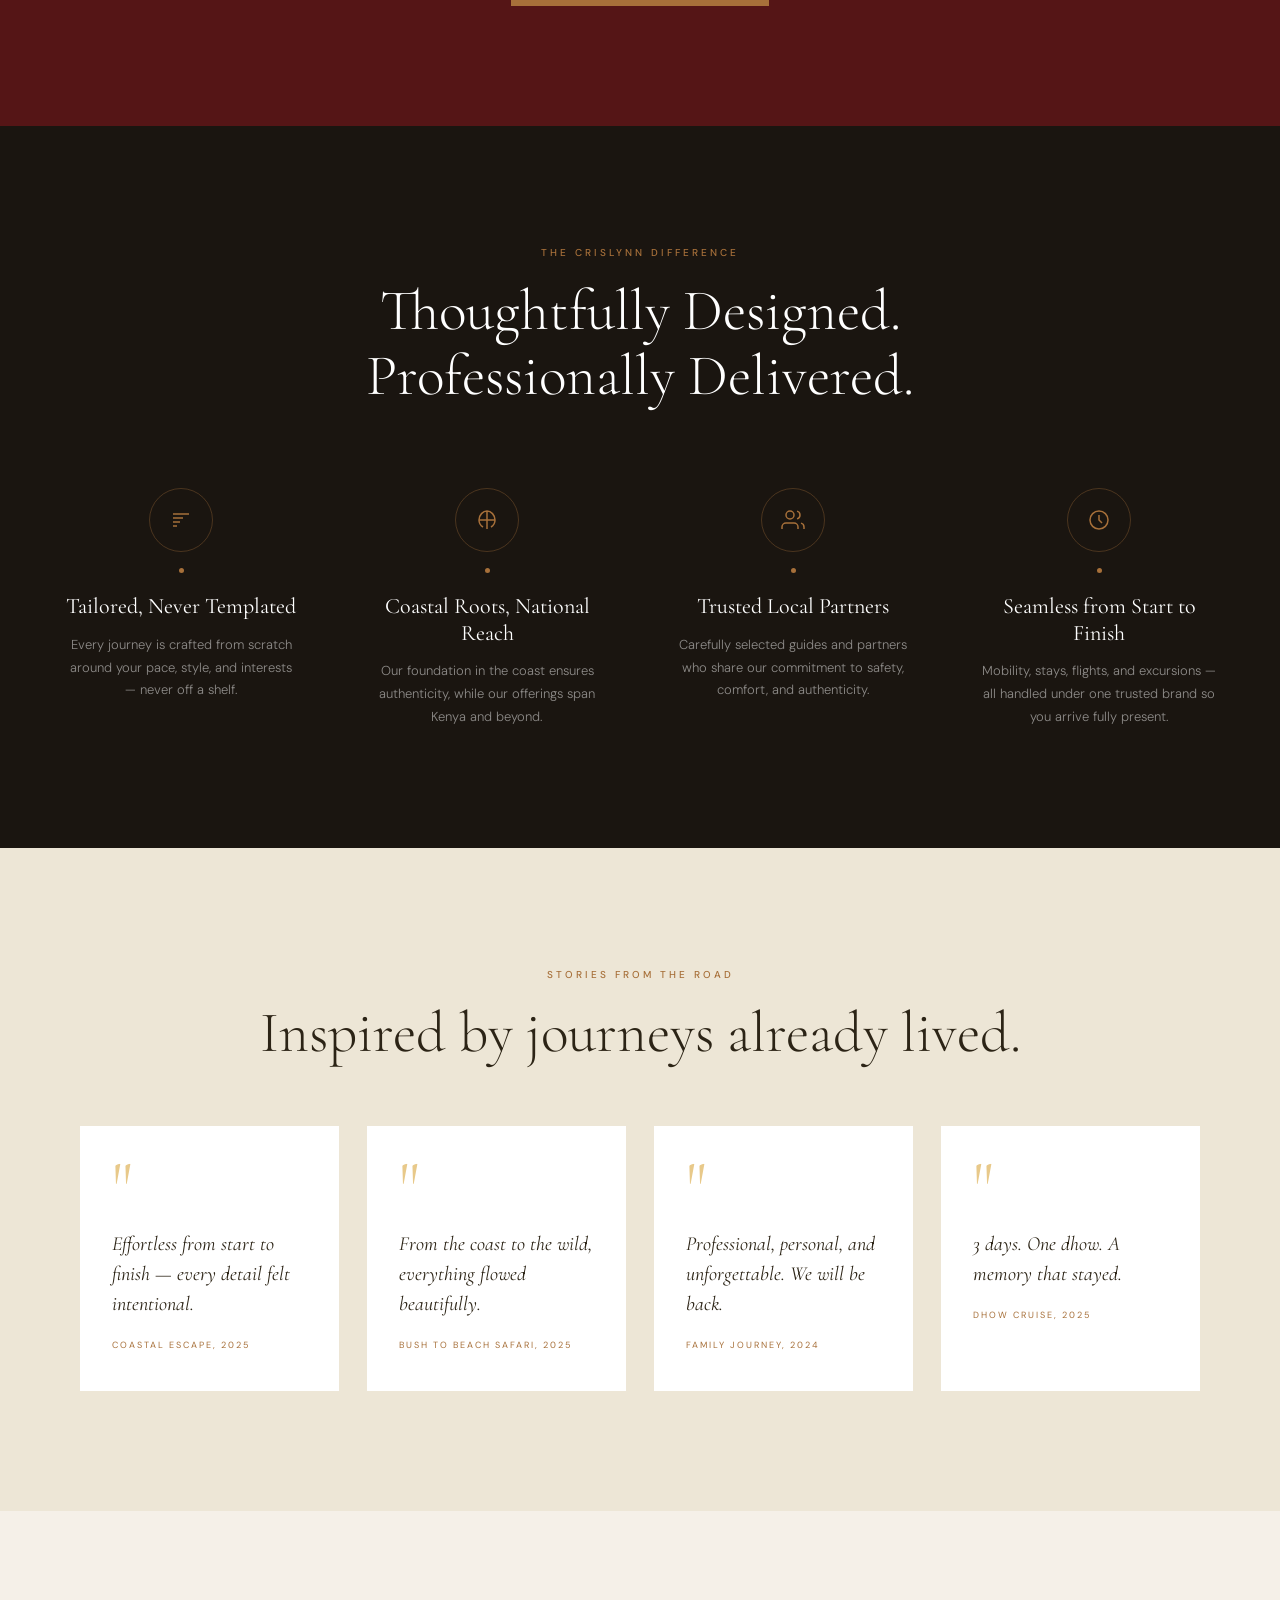
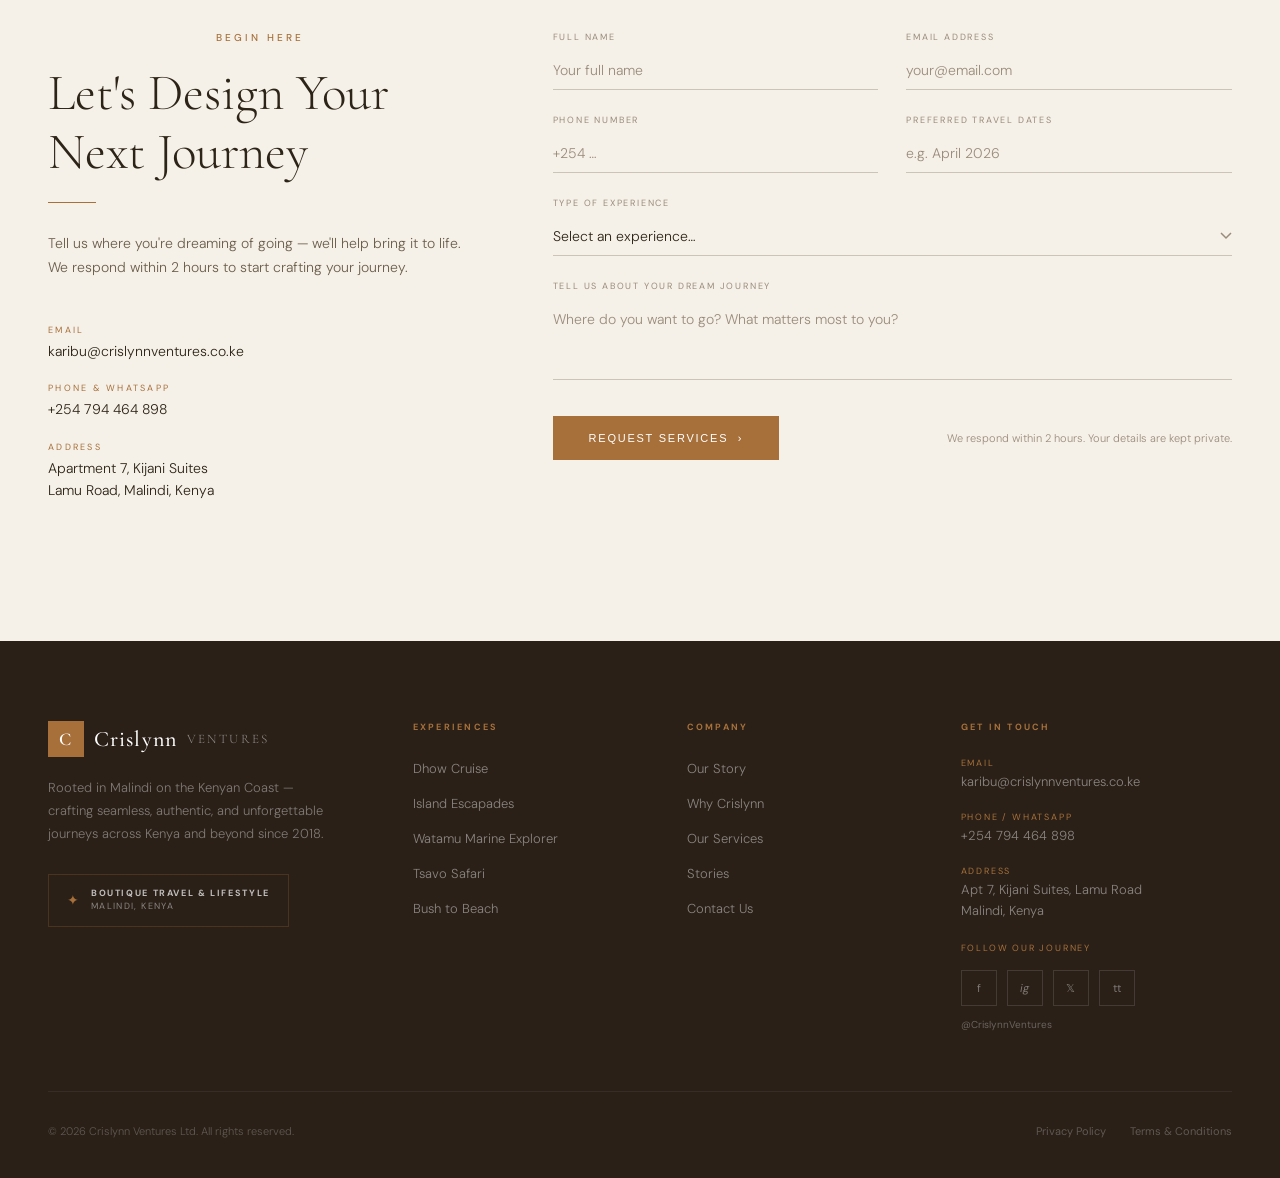
==== commit 238ea19b: "Update index.html" ====
--- a/index.html
+++ b/index.html
@@ -56,8 +56,8 @@
 <!-- ── VISUAL STORYTELLING STRIP ── -->
 <section id="visual-strip">
   <div class="strip-header">
-    <p class="section-eyebrow"></p>
-    <h2 class="strip-title">Every Journey, A Different Story</h2>
+    <p class="section-eyebrow">Every Journey, A Different Story</p>
+    
   </div>
   <div class="strip-grid">
     <div class="strip-card">
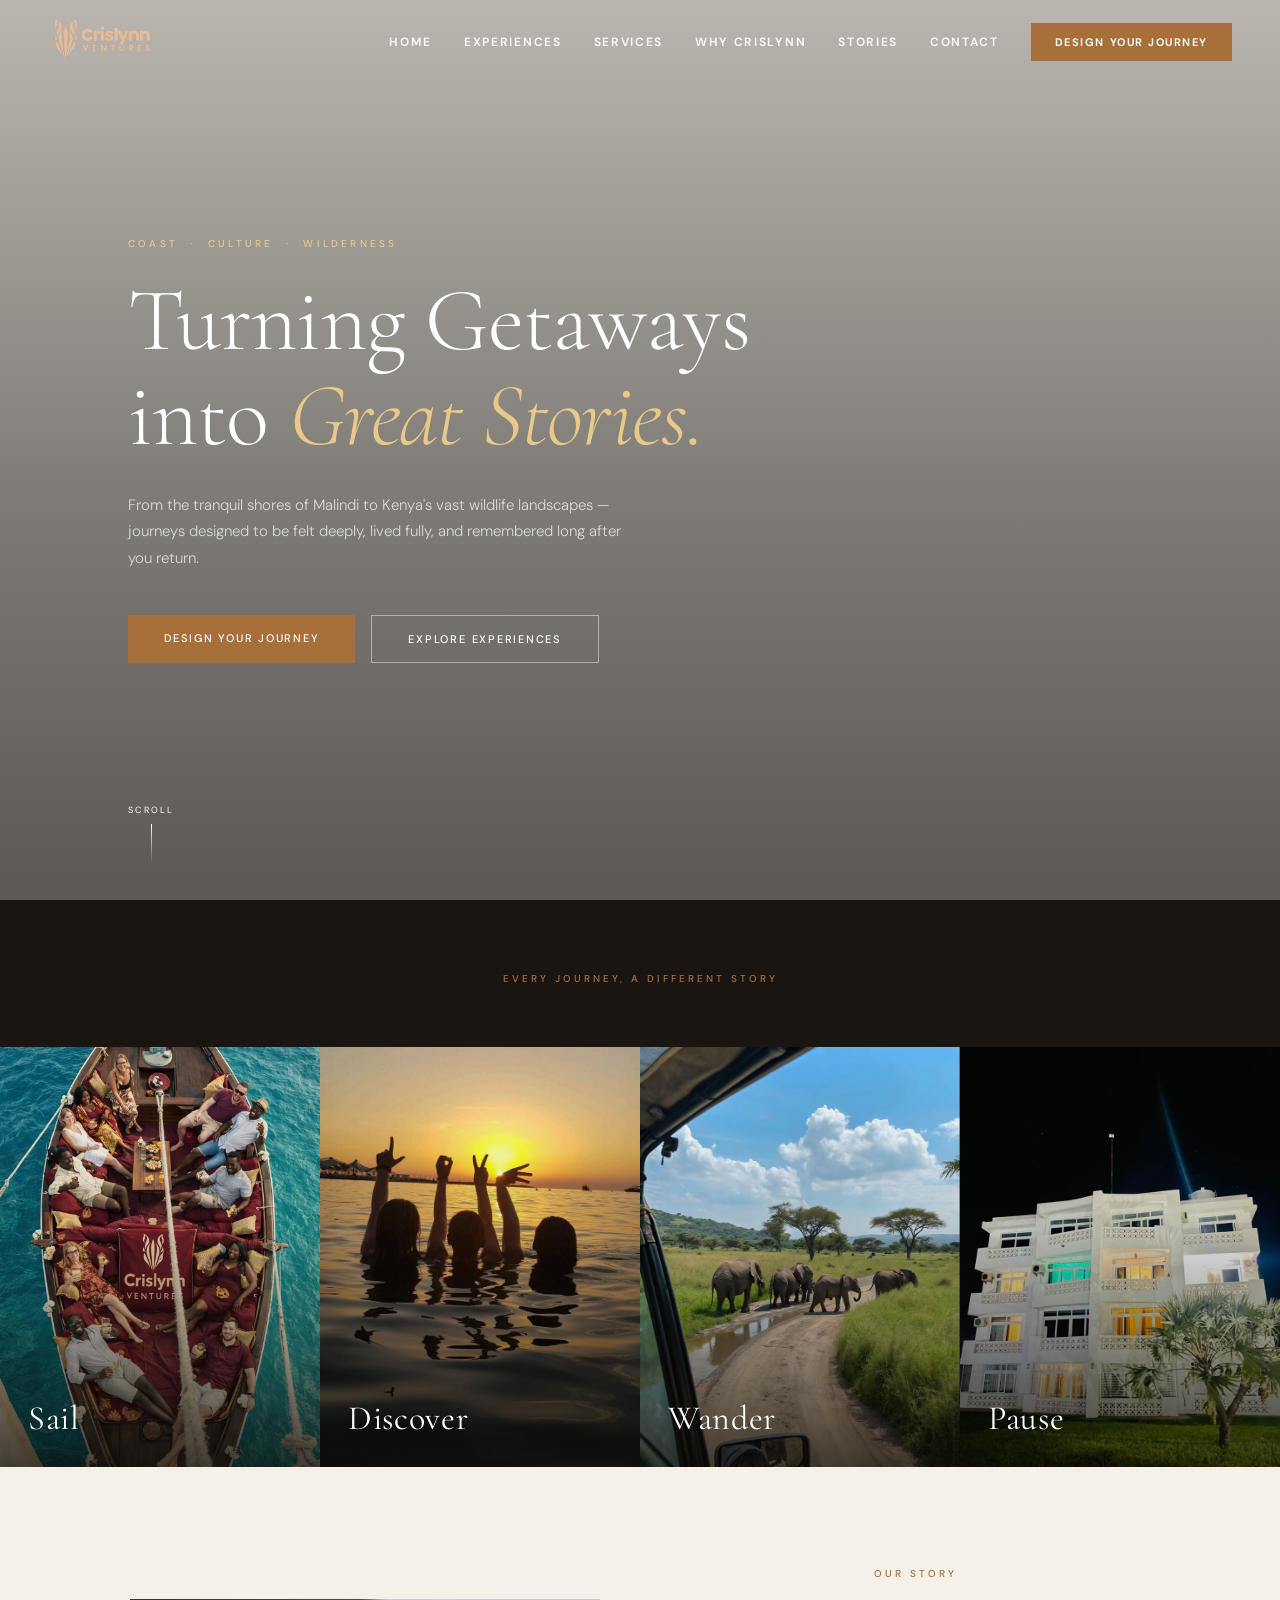
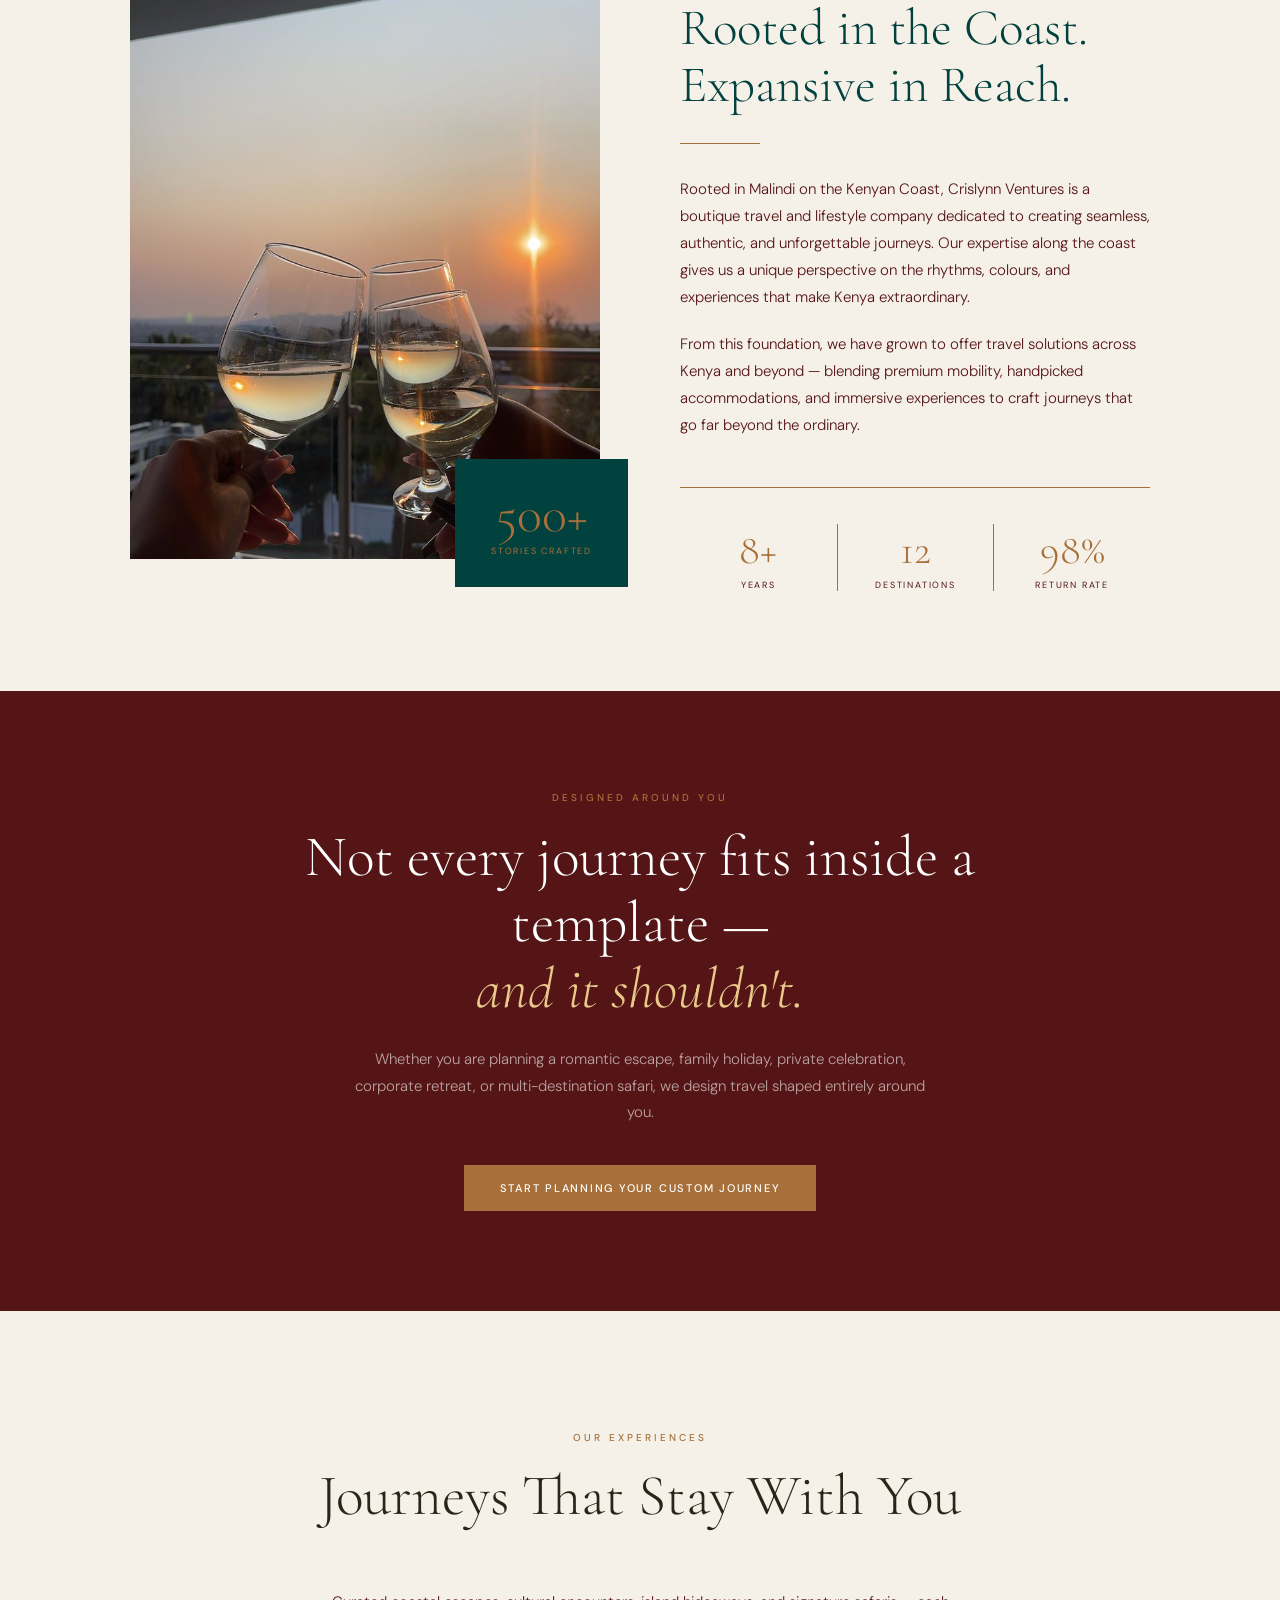
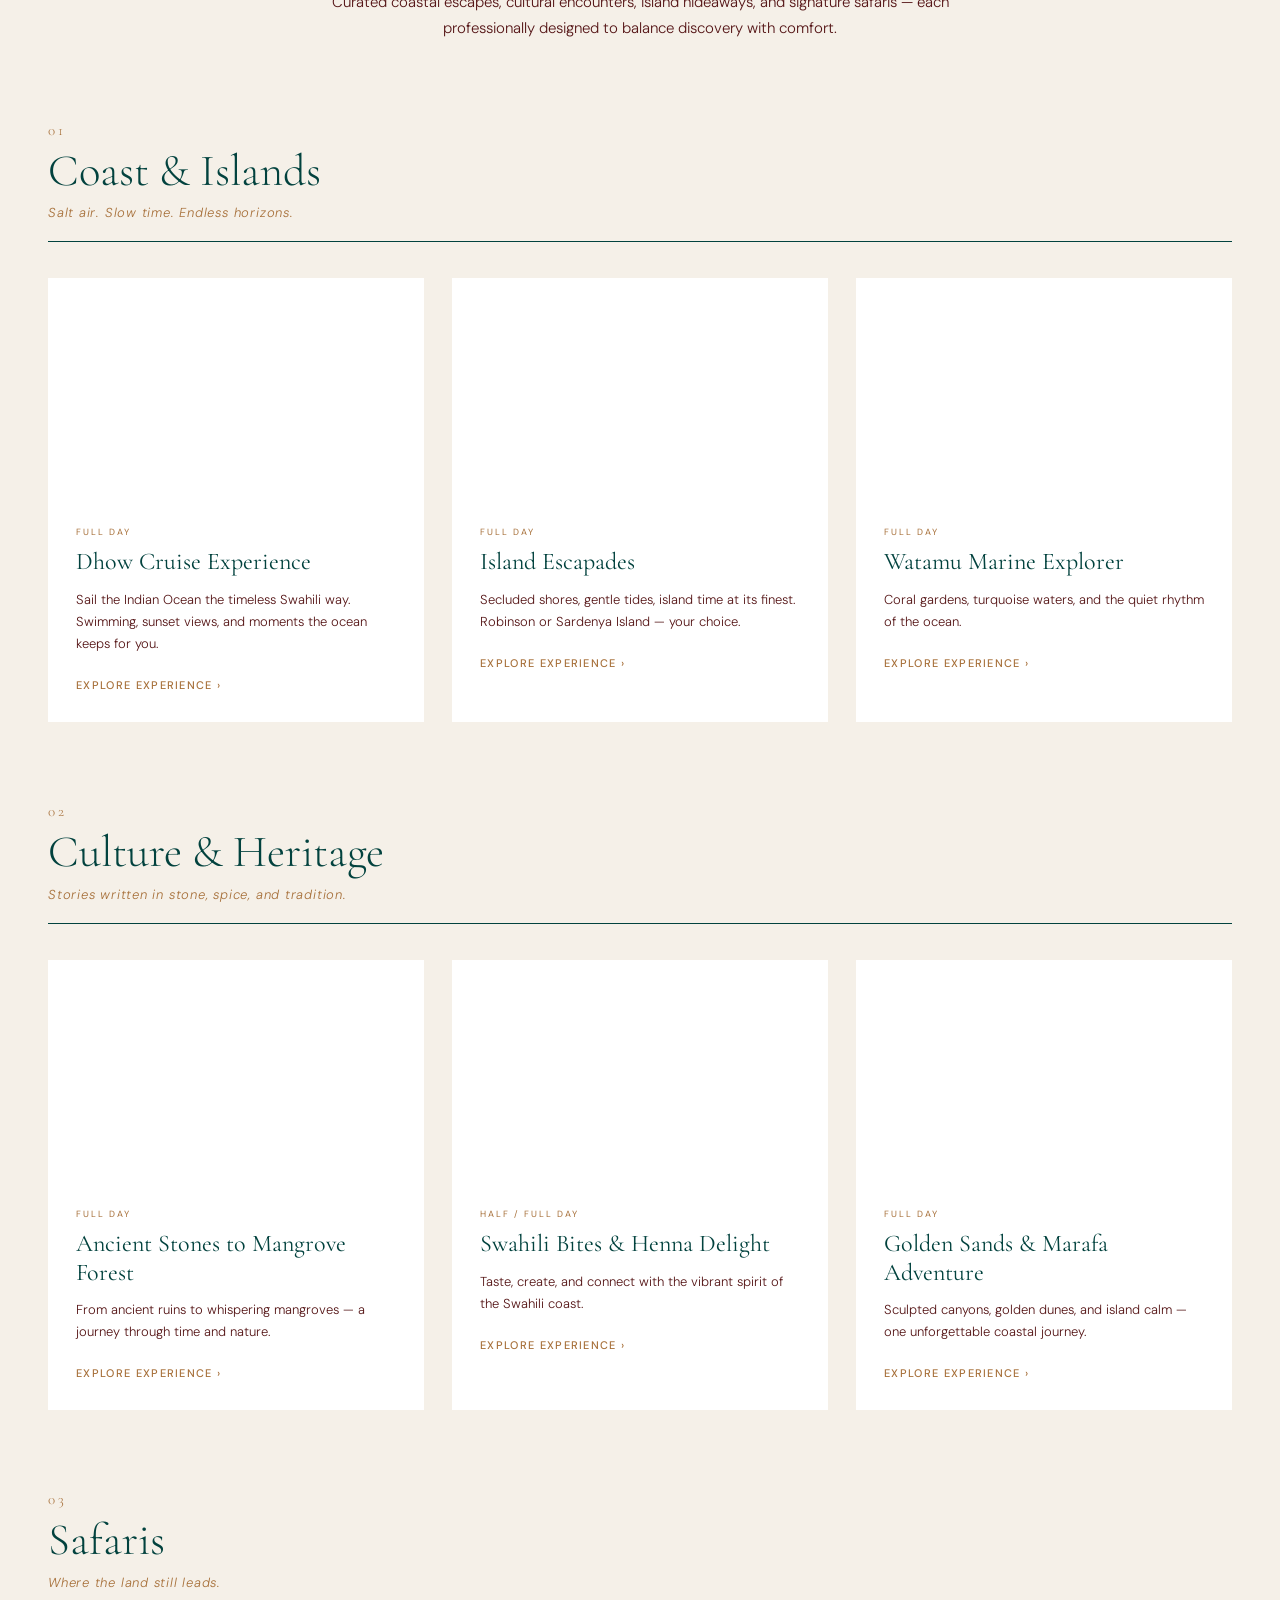
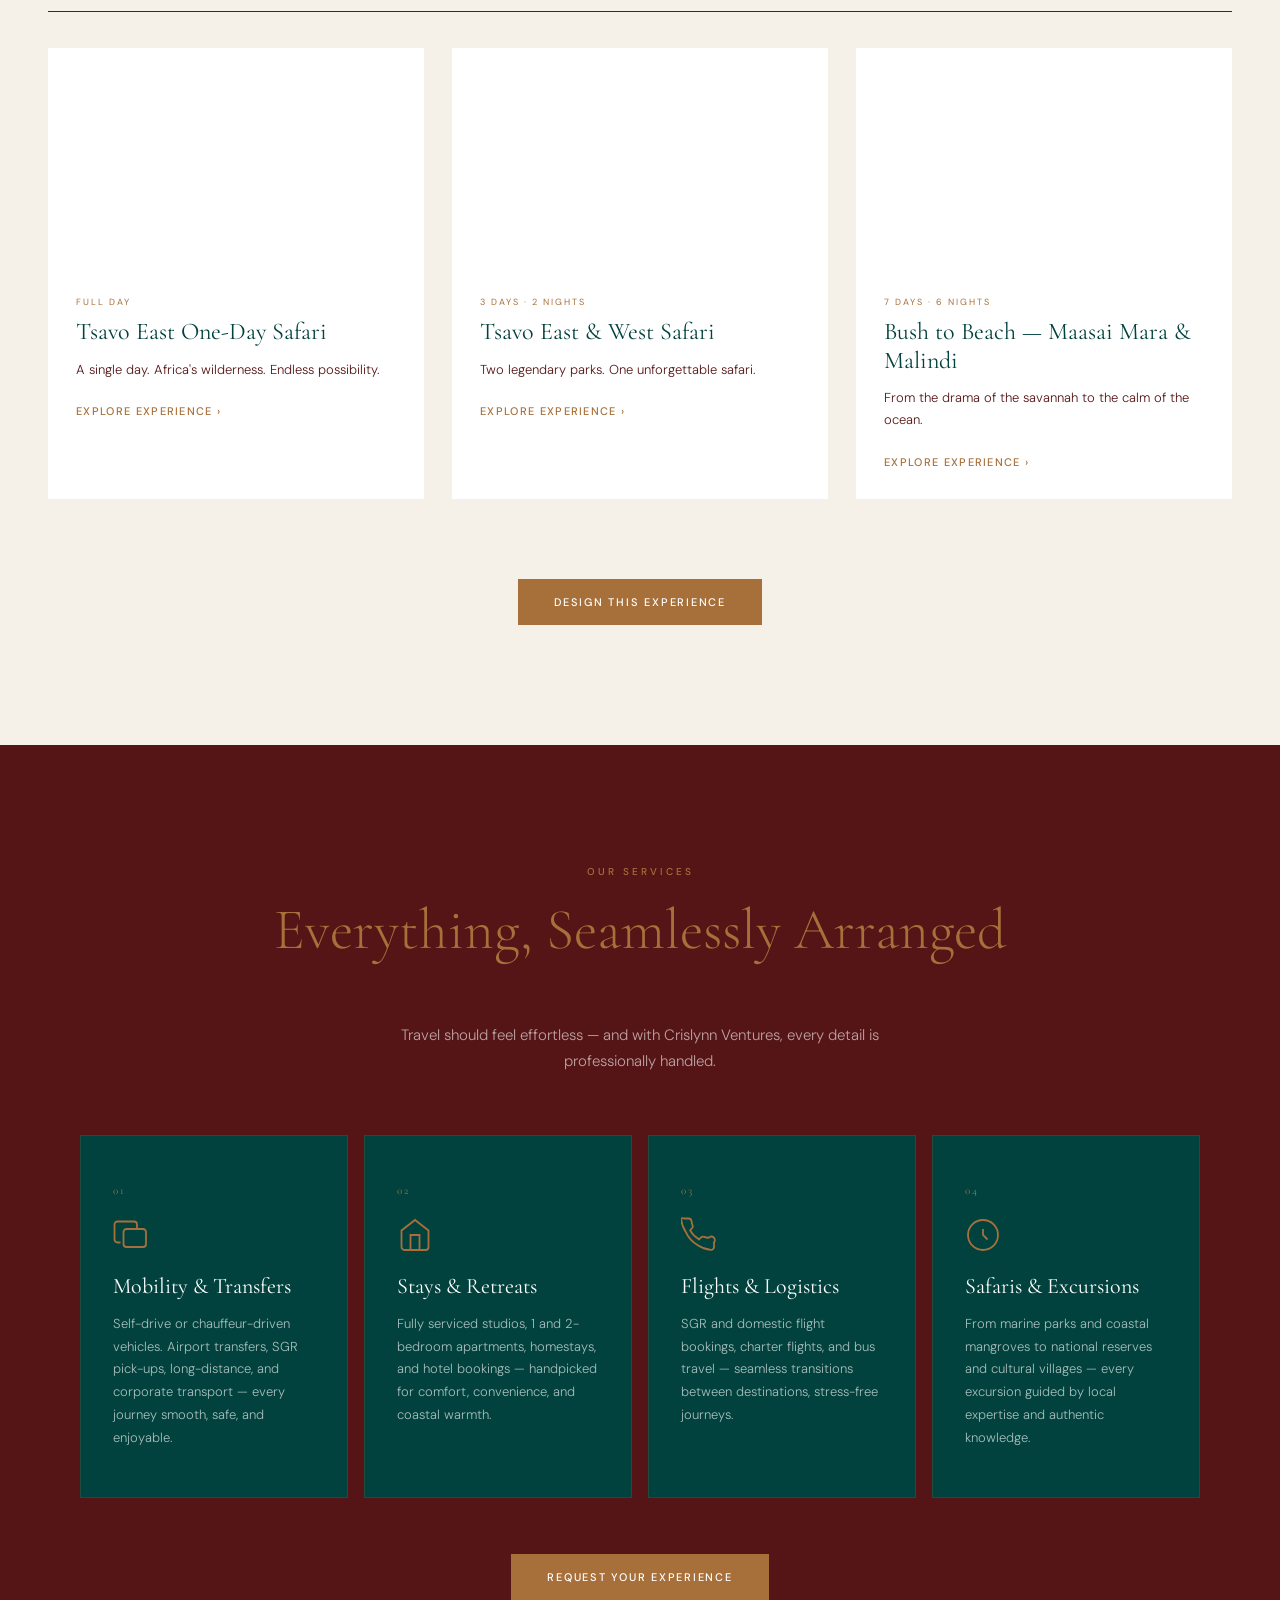
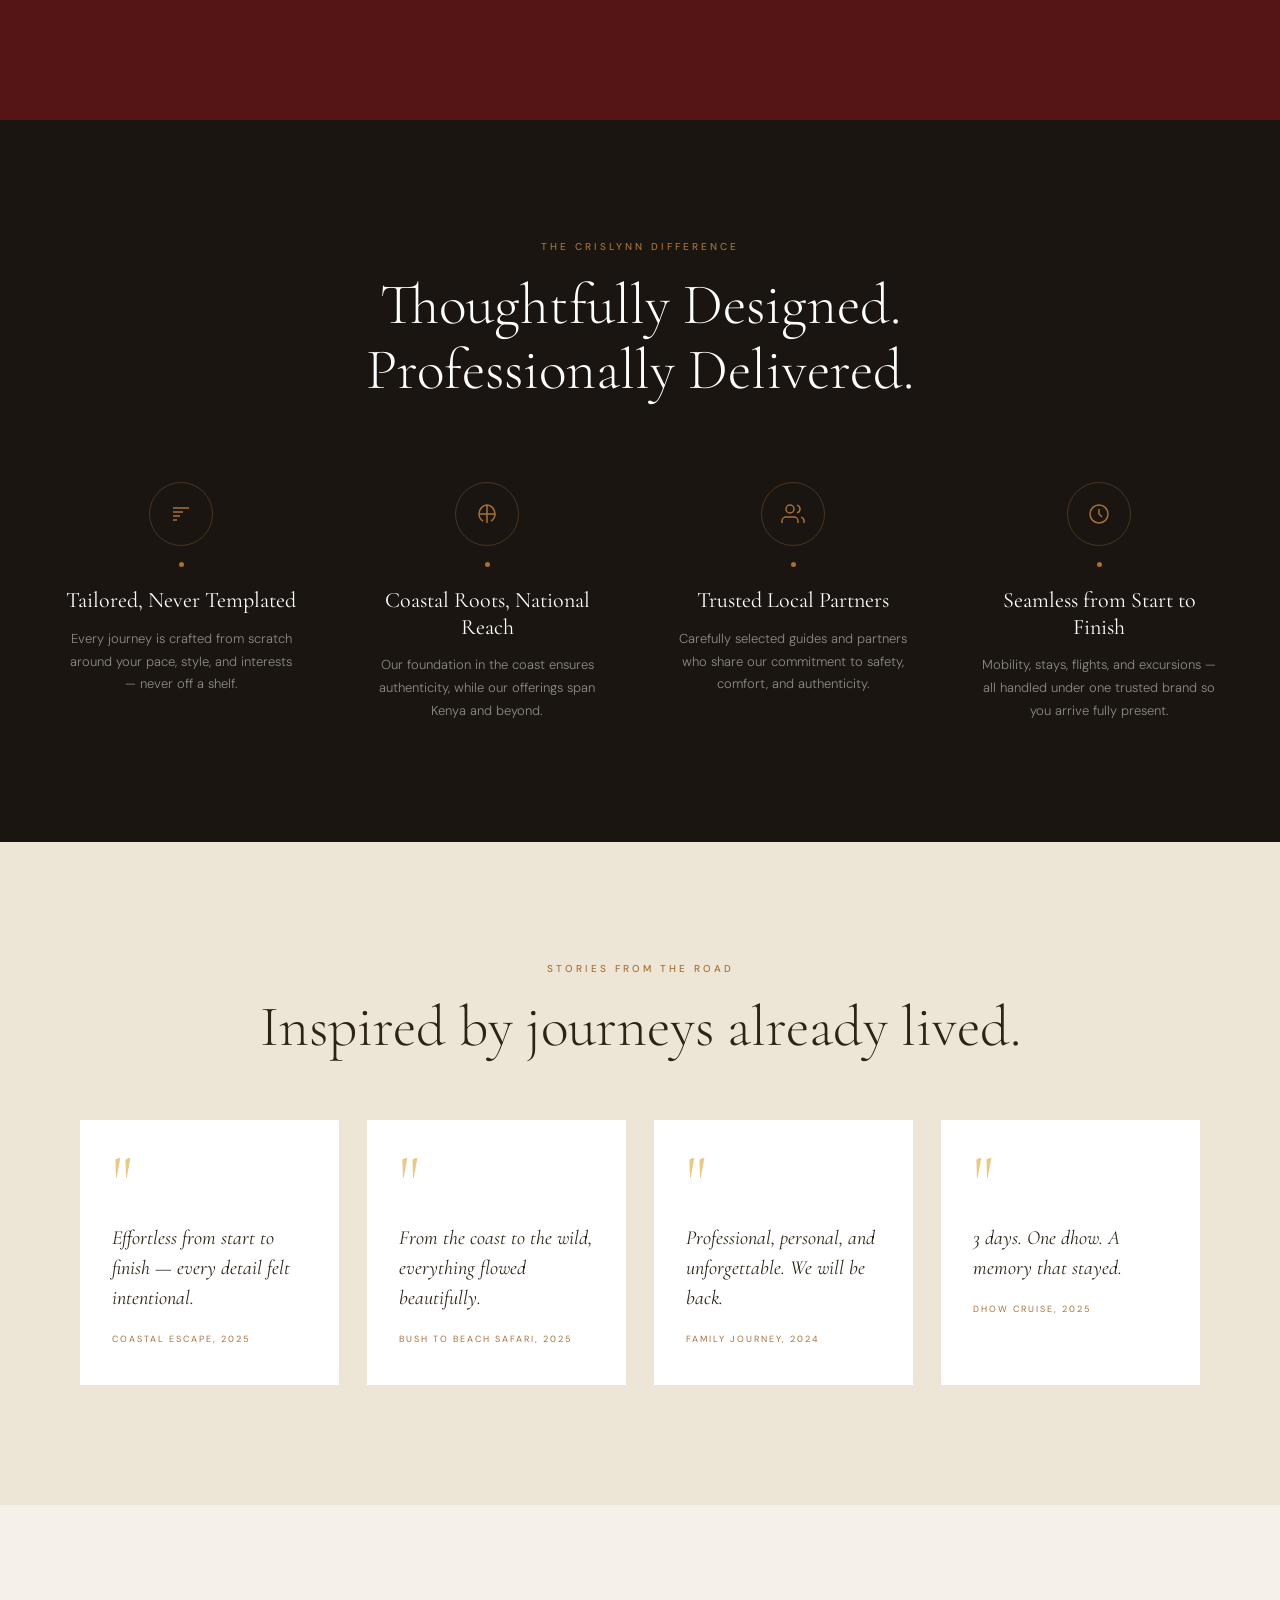
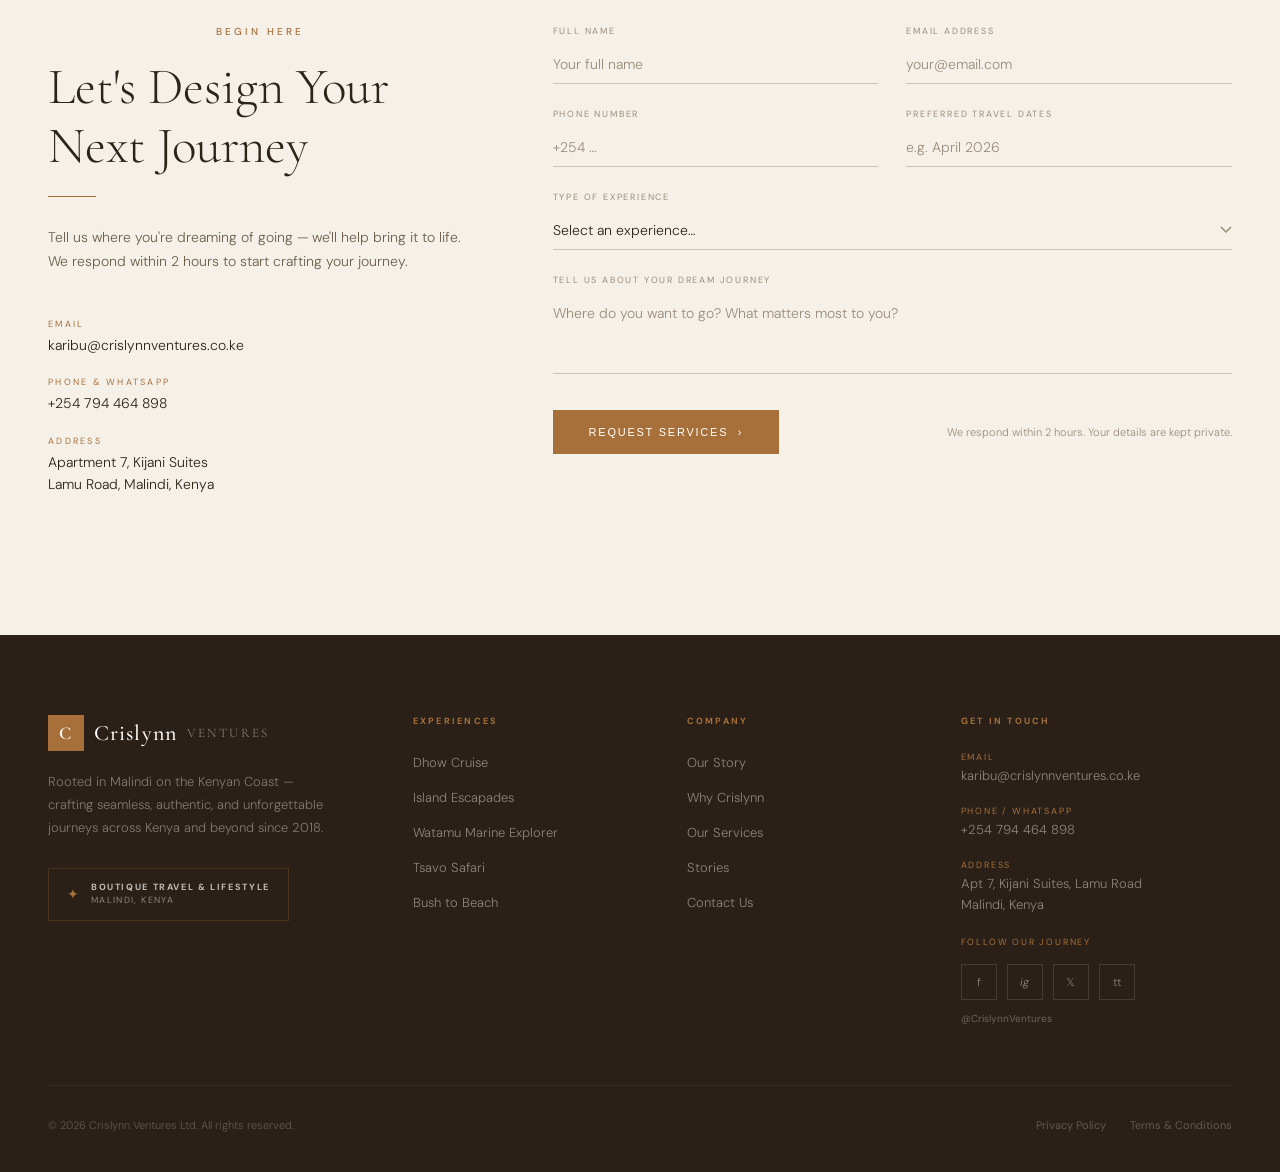
==== commit 5181ace7: "Add files via upload" ====
--- a/index.html
+++ b/index.html
@@ -605,4 +605,4 @@
 <script src="main.js"></script>
 <script src="experiences.js"></script>
 </body>
-</html>
+</html>
--- a/styles.css
+++ b/styles.css
@@ -122,11 +122,16 @@
   padding: 0 48px 48px;
 }
 
+.strip-header .section-eyebrow {
+  color: var(--gold);
+  margin-bottom: 14px;
+}
+
 .strip-title {
   font-family: 'Cormorant Garamond', serif;
   font-size: clamp(32px, 4vw, 52px);
   font-weight: 300;
-  color: var(--gold);
+  color: var(--white);
   letter-spacing: 0.04em;
   line-height: 1.1;
 }
